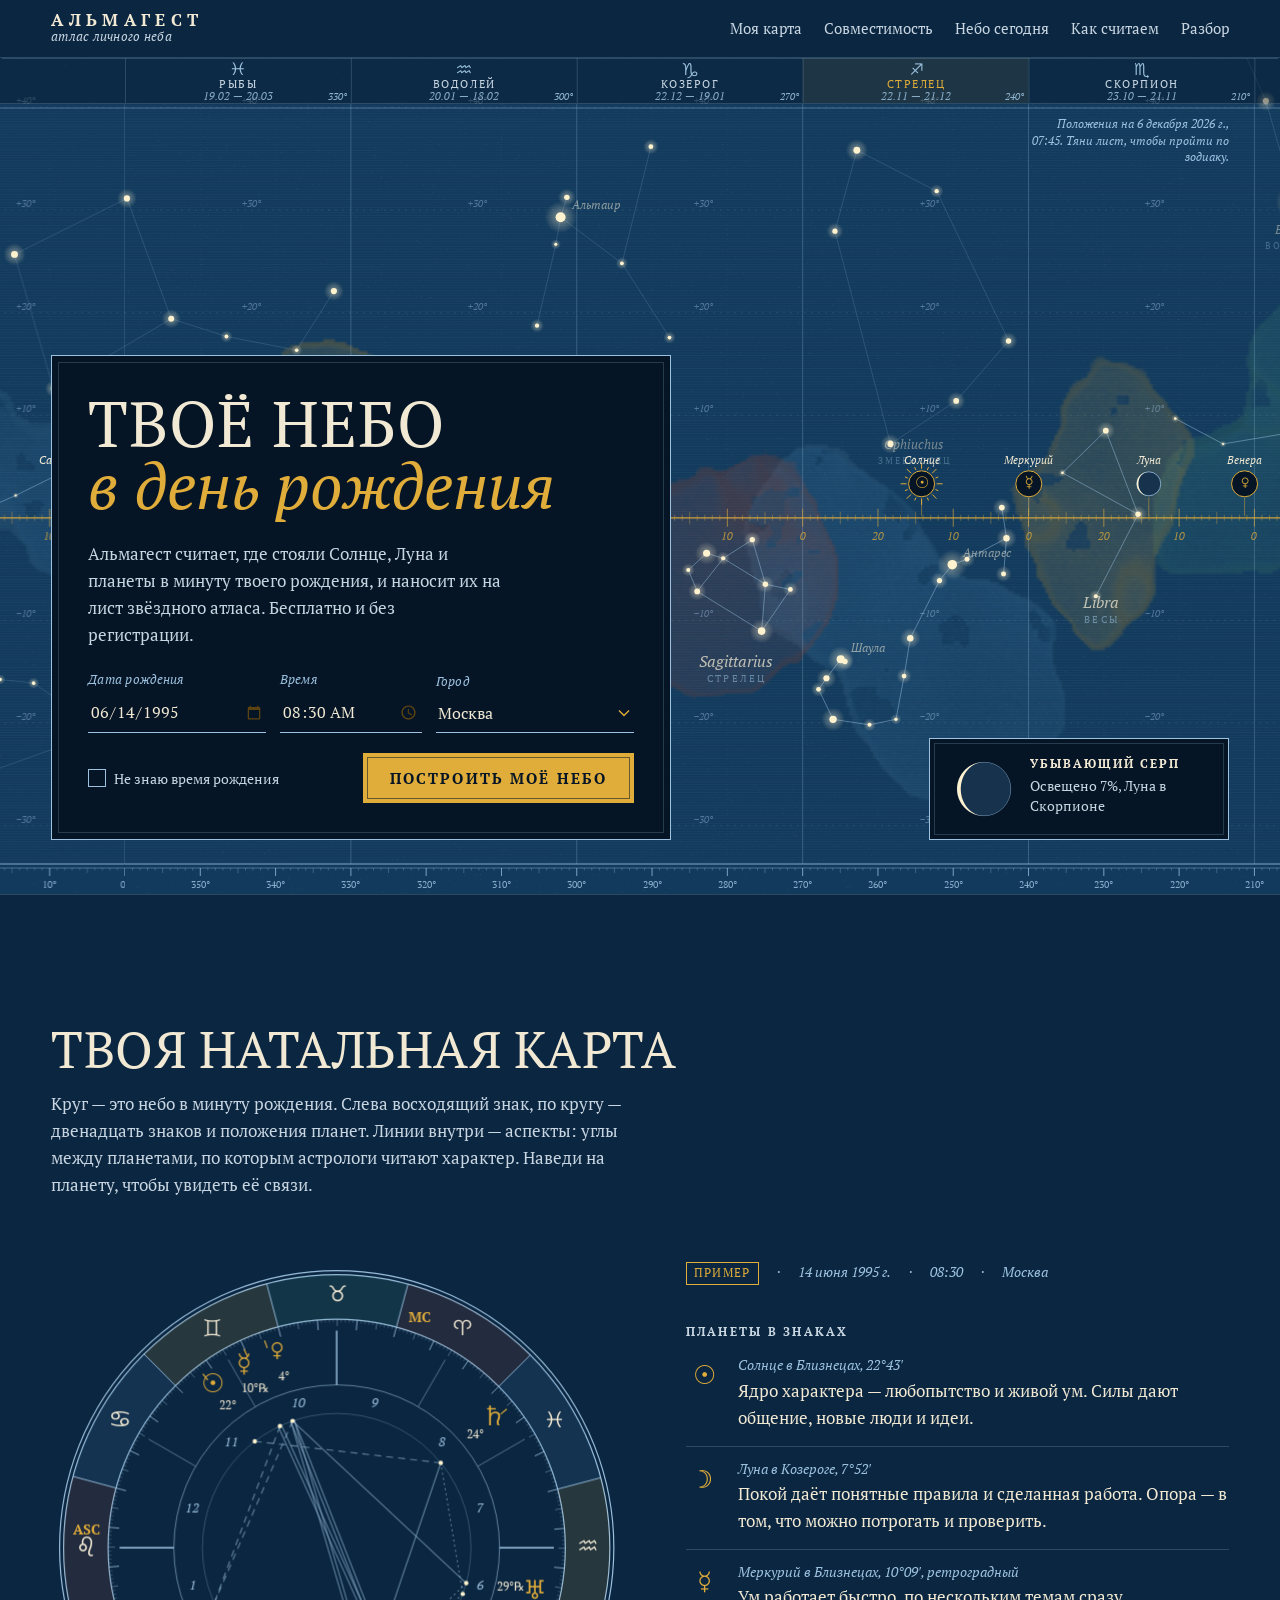
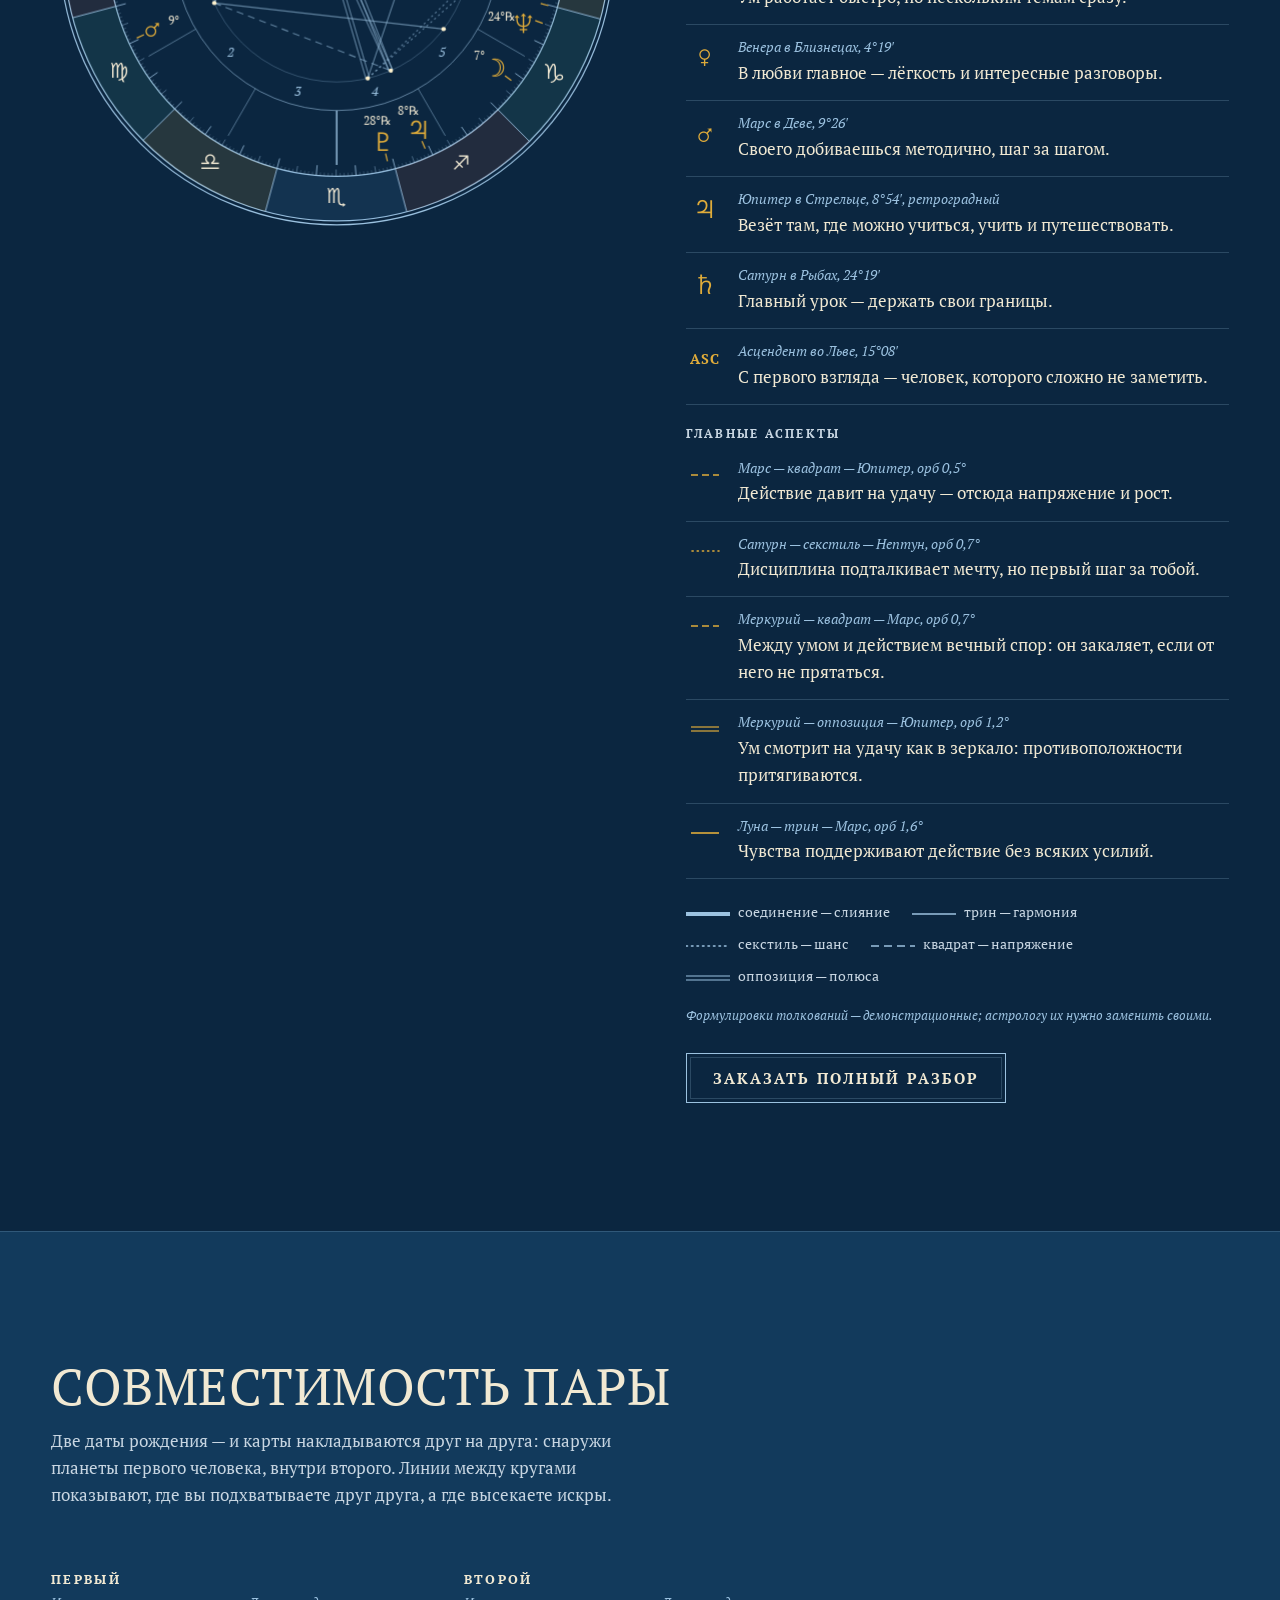
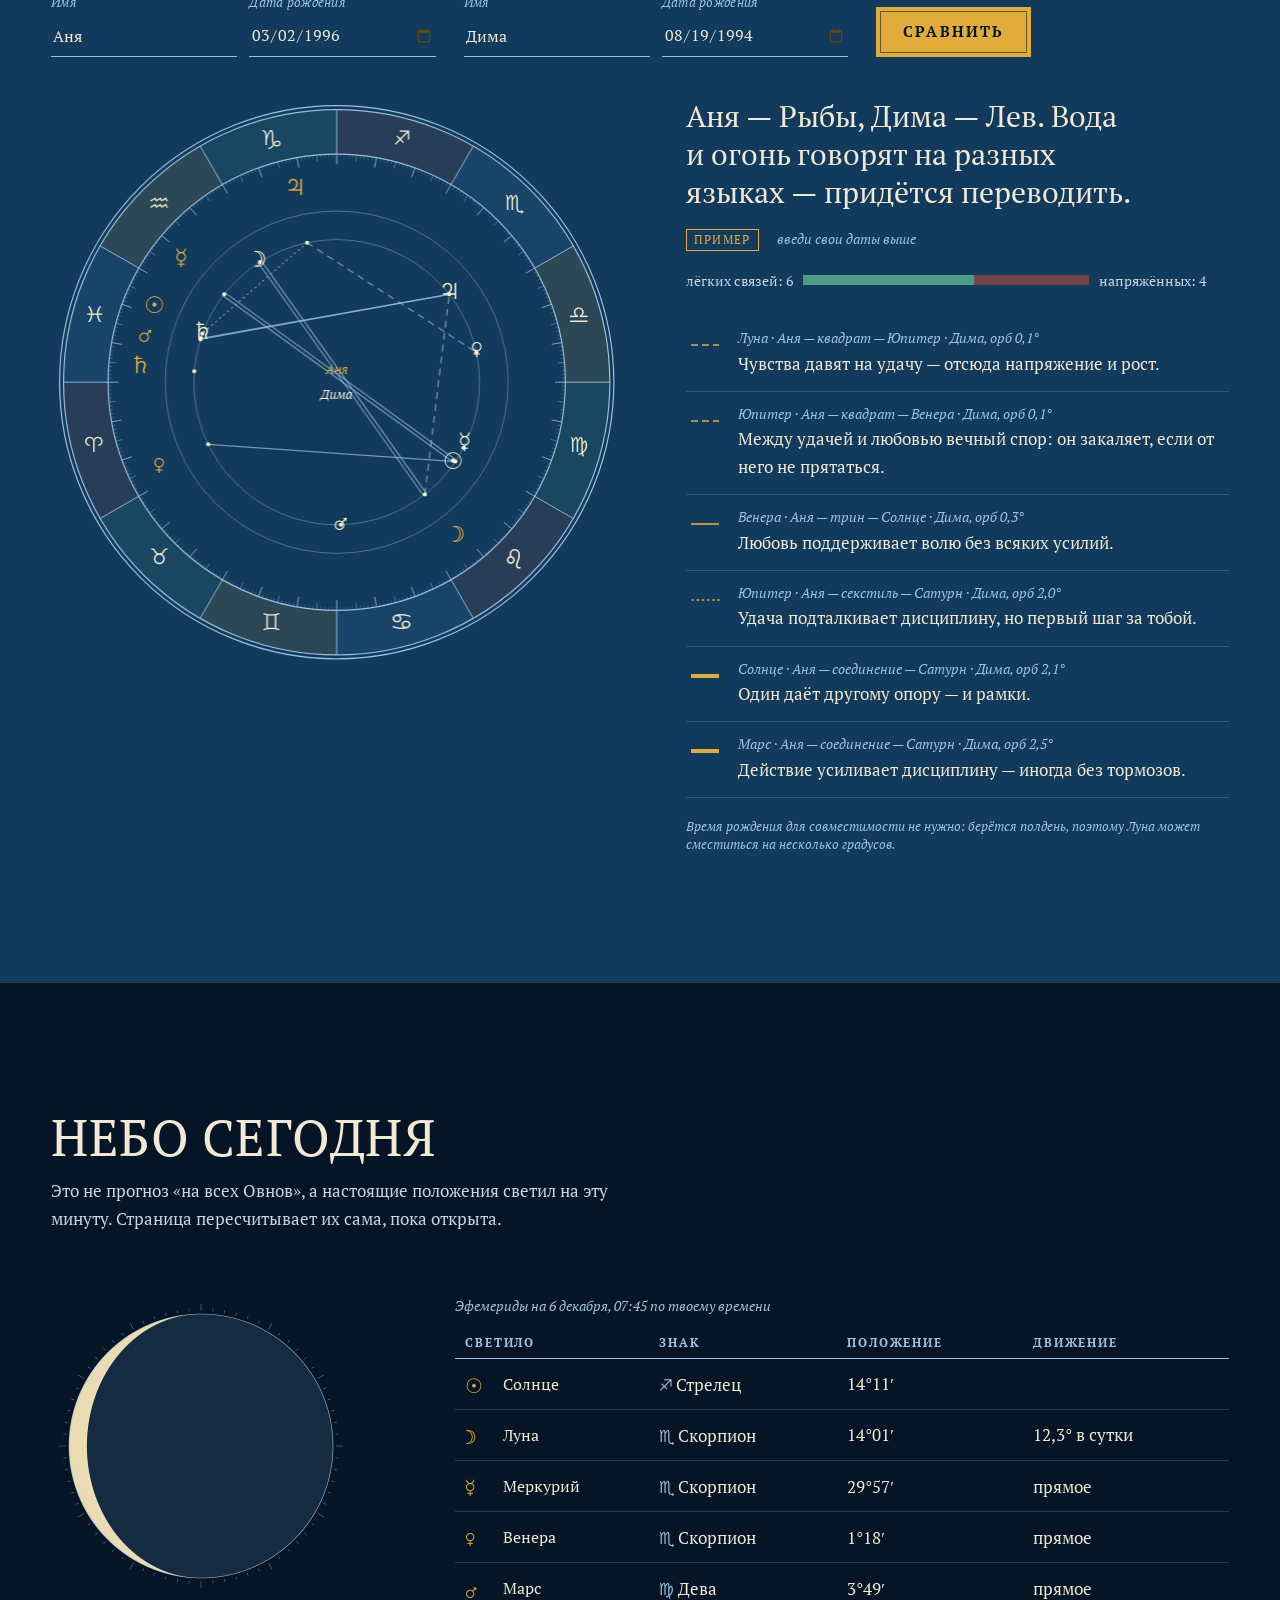
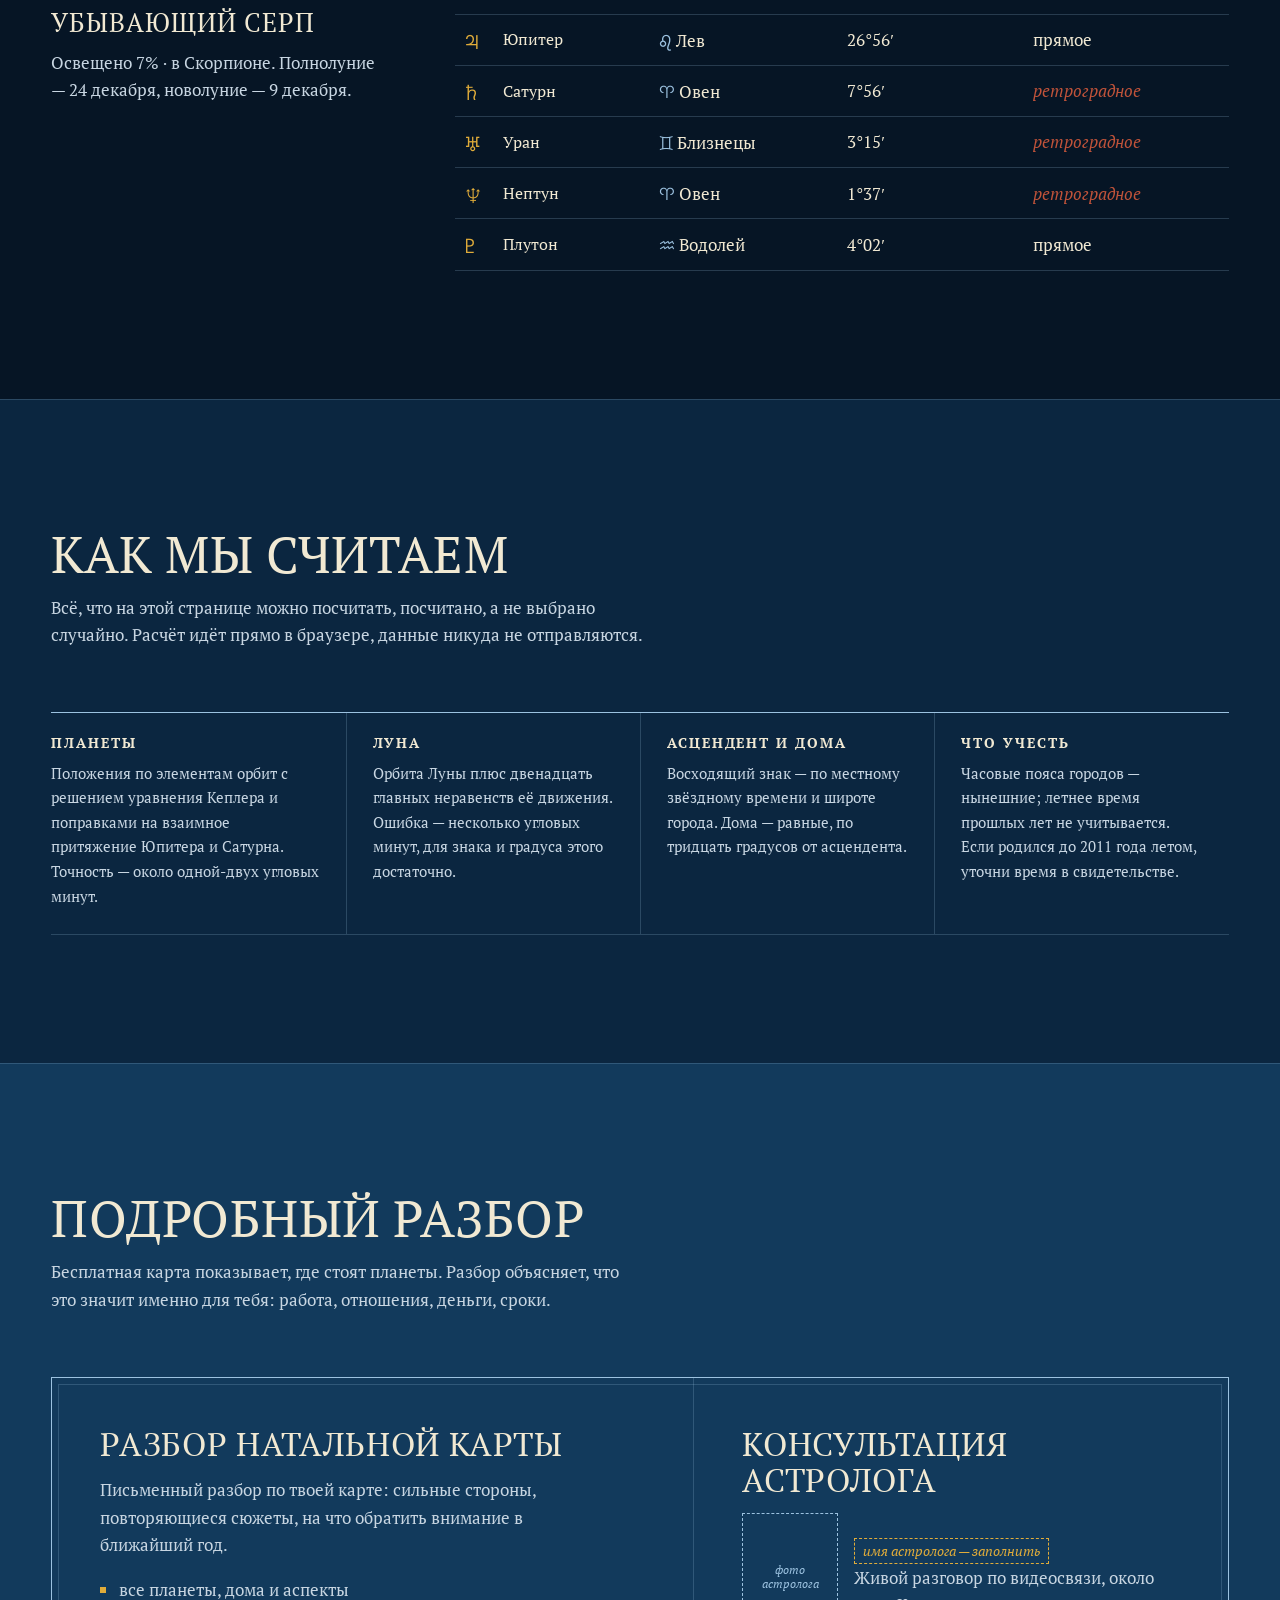
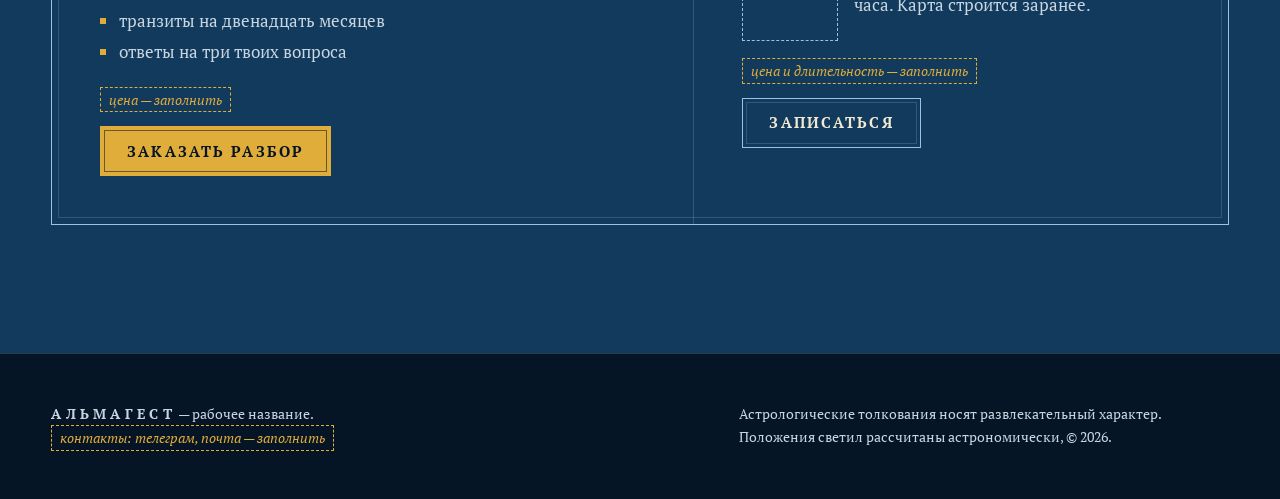
==== src/page.html @ 488db25f "Альмагест: демо-главная астрологического сайта" ====
<!doctype html>
<html lang="ru">
<head>
<meta charset="utf-8">
<meta name="viewport" content="width=device-width, initial-scale=1, viewport-fit=cover">
<title>Альмагест — твоё небо в день рождения</title>
<meta name="description" content="Натальная карта, совместимость пары и небо прямо сейчас — по настоящим астрономическим расчётам, на листе звёздного атласа. Бесплатно и без регистрации.">
<meta property="og:type" content="website">
<meta property="og:title" content="Альмагест — твоё небо в день рождения">
<meta property="og:description" content="Положения Солнца, Луны и планет на минуту твоего рождения — на листе звёздного атласа.">
<meta name="theme-color" content="#0b2640">
<link rel="preconnect" href="https://fonts.googleapis.com">
<link rel="preconnect" href="https://fonts.gstatic.com" crossorigin>
<link rel="stylesheet" href="https://fonts.googleapis.com/css2?family=Old+Standard+TT:ital,wght@0,400;0,700;1,400&family=PT+Serif:ital,wght@0,400;0,700;1,400&display=swap">
<link rel="stylesheet" href="https://fonts.googleapis.com/css2?family=Noto+Sans+Symbols&display=swap&text=%E2%98%89%E2%98%BD%E2%98%BF%E2%99%80%E2%99%82%E2%99%83%E2%99%84%E2%99%85%E2%99%86%E2%99%87%E2%99%88%E2%99%89%E2%99%8A%E2%99%8B%E2%99%8C%E2%99%8D%E2%99%8E%E2%99%8F%E2%99%90%E2%99%91%E2%99%92%E2%99%93%E2%98%8C%E2%9A%B9%E2%96%A1%E2%96%B3%E2%98%8D%E2%84%9E">
<style>
/* Лист атласа: поле берлинской лазури, гравировальные линии, звёзды-проколы светом, акварель только в заливках. */
:root {
  --lazur: #123a5c;
  --lazur-deep: #0b2640;
  --night: #061525;
  --engrave: #9cc2e0;
  --engrave-faint: rgba(156, 194, 224, .22);
  --ivory: #f1e9d3;
  --ivory-dim: #c8d6e2;
  --star: #fff3cf;
  --madder: #c0533a;
  --gamboge: #e0ac3a;
  --verdigris: #4c9c86;
  --f-display: "Old Standard TT", "PT Serif", Georgia, serif;
  --f-body: "PT Serif", Georgia, "Times New Roman", serif;
  --f-sym: "Noto Sans Symbols", "Segoe UI Symbol", "Apple Symbols", serif;
  --gutter: clamp(16px, 4vw, 56px);
  --measure: 66ch;
  color-scheme: dark;
}
* { box-sizing: border-box; }
html { scroll-behavior: smooth; scroll-padding-top: 76px; scrollbar-color: var(--engrave) var(--lazur-deep); }
@media (prefers-reduced-motion: reduce) { html { scroll-behavior: auto; } }
body { margin: 0; background: var(--lazur); color: var(--ivory); font: 400 1.0625rem/1.6 var(--f-body); -webkit-font-smoothing: antialiased; }
::selection { background: var(--gamboge); color: var(--night); }
input, select, button, textarea { font: inherit; color: inherit; caret-color: var(--gamboge); }
a { color: var(--ivory); text-decoration-color: var(--gamboge); text-underline-offset: .22em; text-decoration-thickness: 1px; }
a:hover { text-decoration-thickness: 2px; }
:focus-visible { outline: 2px solid var(--gamboge); outline-offset: 3px; }
.sym { font-family: var(--f-sym); font-variant-emoji: text; font-weight: 400; }
.num { font-variant-numeric: tabular-nums lining-nums; }
.sr { position: absolute; width: 1px; height: 1px; overflow: hidden; clip: rect(0 0 0 0); white-space: nowrap; }

/* ——— шапка ——— */
.top { position: sticky; top: env(safe-area-inset-top, 0px); z-index: 20; display: flex; align-items: center; justify-content: space-between; gap: 18px 28px; flex-wrap: wrap;
  padding: 12px var(--gutter); background: var(--lazur-deep); border-bottom: 1px solid var(--engrave-faint); box-shadow: 0 3px 0 -2px var(--engrave-faint); }
.brand { display: grid; line-height: 1.1; text-decoration: none; }
.brand b { font: 700 1.05rem/1 var(--f-display); letter-spacing: .32em; text-transform: uppercase; }
.brand i { font: italic 400 .8rem/1.3 var(--f-display); color: var(--ivory-dim); letter-spacing: .02em; }
.top nav { display: flex; gap: 4px 22px; flex-wrap: wrap; font-size: .95rem; }
.top nav a { text-decoration: none; color: var(--ivory-dim); padding: 4px 0; border-bottom: 1px solid transparent; }
.top nav a:hover { color: var(--ivory); border-bottom-color: var(--gamboge); }

/* ——— первый экран: лист атласа ——— */
.plate { position: relative; min-height: clamp(620px, calc(100svh - 64px), 900px); overflow: hidden; background: var(--lazur); isolation: isolate; }
.plate canvas.band { position: absolute; inset: 0; width: 100%; height: 100%; display: block; cursor: grab; touch-action: pan-y; }
.plate canvas.band:active { cursor: grabbing; }
.ruler { position: absolute; top: 0; left: 0; right: 0; height: 46px; z-index: 2; overflow: hidden; border-bottom: 1px solid var(--engrave-faint); background: rgba(6, 21, 37, .42); }
.ruler button { position: absolute; top: 0; height: 46px; display: grid; place-content: center; gap: 0; padding: 0 6px; border: 0; border-left: 1px solid var(--engrave-faint); background: transparent; cursor: pointer; text-align: center; white-space: nowrap; }
.ruler button .sg { font: 400 1.05rem/1 var(--f-sym); color: var(--engrave); }
.ruler button .nm { font: 400 .7rem/1.2 var(--f-display); letter-spacing: .14em; text-transform: uppercase; color: var(--ivory-dim); }
.ruler button .dt { font: italic .68rem/1.2 var(--f-display); color: var(--engrave); opacity: .85; }
.ruler button:hover .nm, .ruler button[aria-pressed="true"] .nm { color: var(--gamboge); }
.ruler button[aria-pressed="true"] { background: rgba(224, 172, 58, .08); }
.ruler button .deg { position: absolute; right: 4px; bottom: 3px; font: italic .62rem/1 var(--f-display); color: var(--engrave); opacity: .9; }

.cartouche { position: absolute; z-index: 3; left: var(--gutter); bottom: clamp(28px, 6vh, 64px); width: min(620px, calc(100% - 2 * var(--gutter)));
  padding: clamp(22px, 3vw, 36px); background: var(--night); border: 1px solid var(--engrave); outline: 1px solid var(--engrave-faint); outline-offset: -8px; }
.cartouche h1 { margin: 0 0 .35em; font: 400 clamp(2.3rem, 5vw, 4.6rem)/.98 var(--f-display); letter-spacing: .015em; text-transform: uppercase; text-wrap: balance; }
.cartouche h1 em { display: block; font-style: italic; text-transform: none; letter-spacing: 0; color: var(--gamboge); }
.lede { margin: 0 0 1.4em; max-width: 46ch; color: var(--ivory-dim); }

.birth { display: grid; grid-template-columns: 1.25fr 1fr 1.4fr; gap: 14px 14px; align-items: end; }
.field { display: grid; gap: 4px; min-width: 0; }
.field label, .field .lbl { font: italic .82rem/1.2 var(--f-display); color: var(--engrave); letter-spacing: .02em; }
.field input, .field select { width: 100%; min-width: 0; padding: 7px 2px 6px; background: transparent; border: 0; border-bottom: 1px solid var(--engrave); border-radius: 0; color: var(--ivory); font-size: 1rem; }
.field input:focus, .field select:focus { outline: none; border-bottom: 2px solid var(--gamboge); padding-bottom: 5px; }
.field select option { background: var(--night); color: var(--ivory); }
.field select { appearance: none; padding-right: 22px; background-image: url("data:image/svg+xml,%3Csvg xmlns=%27http://www.w3.org/2000/svg%27 viewBox=%270 0 12 8%27%3E%3Cpath d=%27M1 1.5l5 5 5-5%27 fill=%27none%27 stroke=%27%23e0ac3a%27 stroke-width=%271.4%27/%3E%3C/svg%3E"); background-repeat: no-repeat; background-position: right 4px center; background-size: 12px 8px; cursor: pointer; }
.field input::-webkit-calendar-picker-indicator { filter: invert(72%) sepia(52%) saturate(620%) hue-rotate(2deg) brightness(95%); cursor: pointer; opacity: .9; }
.row2 { display: flex; align-items: center; justify-content: space-between; gap: 14px 22px; flex-wrap: wrap; grid-column: 1 / -1; margin-top: 6px; }
.check { display: inline-flex; align-items: center; gap: 8px; font-size: .9rem; color: var(--ivory-dim); cursor: pointer; }
.check input { appearance: none; width: 18px; height: 18px; margin: 0; border: 1px solid var(--engrave); background: transparent; display: grid; place-content: center; cursor: pointer; }
.check input::after { content: ""; width: 10px; height: 10px; background: var(--gamboge); transform: scale(0); transition: transform .15s ease; }
.check input:checked { border-color: var(--gamboge); }
.check input:checked::after { transform: scale(1); }
.coords { display: none; grid-column: 1 / -1; grid-template-columns: repeat(3, 1fr); gap: 14px; }
.coords.on { display: grid; }

.btn { position: relative; display: inline-flex; align-items: center; justify-content: center; gap: 10px; min-height: 50px; padding: 12px 26px; border: 1px solid var(--gamboge);
  background: var(--gamboge); color: var(--night); font: 700 .95rem/1 var(--f-display); letter-spacing: .14em; text-transform: uppercase; cursor: pointer; text-decoration: none;
  outline: 1px solid rgba(6, 21, 37, .55); outline-offset: -5px; transition: background-color .2s ease, transform .2s cubic-bezier(.2, .8, .2, 1); }
.btn:hover { background: #ecbd52; transform: translateY(-1px); }
.btn:active { transform: translateY(0); }
.btn.ghost { background: transparent; color: var(--ivory); border-color: var(--engrave); outline-color: var(--engrave-faint); }
.btn.ghost:hover { background: rgba(156, 194, 224, .08); }
.btn[disabled] { opacity: .55; cursor: progress; }

.moon-card { position: absolute; z-index: 3; right: var(--gutter); bottom: clamp(28px, 6vh, 64px); display: grid; grid-template-columns: auto 1fr; gap: 4px 14px; align-items: center;
  padding: 18px 22px; background: var(--night); border: 1px solid var(--engrave); outline: 1px solid var(--engrave-faint); outline-offset: -6px; max-width: 300px; }
.moon-card canvas { grid-row: span 3; width: 64px; height: 64px; }
.moon-card b { font: 700 .78rem/1.2 var(--f-display); letter-spacing: .16em; text-transform: uppercase; }
.moon-card span { font-size: .9rem; color: var(--ivory-dim); line-height: 1.35; }
.plate-note { position: absolute; z-index: 2; right: var(--gutter); top: 58px; margin: 0; font: italic .78rem/1.3 var(--f-display); color: var(--engrave); text-align: right; max-width: 34ch; pointer-events: none; }
.tip { position: absolute; z-index: 4; pointer-events: none; padding: 6px 10px; background: var(--night); border: 1px solid var(--engrave); font: .82rem/1.35 var(--f-body); color: var(--ivory); white-space: nowrap; transform: translate(-50%, calc(-100% - 14px)); opacity: 0; transition: opacity .15s; }
.tip.on { opacity: 1; }
.tip i { color: var(--engrave); font-family: var(--f-display); }

/* ——— разделы ——— */
section.sheet { padding-block: clamp(72px, 10vw, 140px); padding-inline: var(--gutter); border-top: 1px solid var(--engrave-faint); position: relative; }
section.sheet.deep { background: var(--lazur-deep); }
section.sheet.night { background: var(--night); }
.sheet-head { display: grid; gap: 14px; max-width: 980px; margin-bottom: clamp(36px, 5vw, 64px); }
.sheet-head h2 { margin: 0; font: 400 clamp(2rem, 4vw, 3.4rem)/1.02 var(--f-display); letter-spacing: .01em; text-transform: uppercase; text-wrap: balance; }
.sheet-head p { margin: 0; max-width: var(--measure); color: var(--ivory-dim); }

.chart-grid { display: grid; grid-template-columns: minmax(0, 1.05fr) minmax(0, 1fr); gap: clamp(28px, 5vw, 80px); align-items: start; }
.wheel-wrap { position: relative; width: 100%; max-width: 680px; aspect-ratio: 1; justify-self: center; }
.wheel-wrap canvas { position: absolute; inset: 0; width: 100%; height: 100%; }
.chart-meta { display: flex; flex-wrap: wrap; gap: 6px 18px; margin: 0 0 18px; font: italic .9rem/1.4 var(--f-display); color: var(--engrave); }
.chart-meta .sample { color: var(--gamboge); font-style: normal; letter-spacing: .12em; text-transform: uppercase; font-size: .72rem; border: 1px solid var(--gamboge); padding: 2px 7px; align-self: center; }
.reading { list-style: none; margin: 0; padding: 0; display: grid; gap: 0; }
.reading li { display: grid; grid-template-columns: 2.4rem 1fr; gap: 2px 14px; padding: 14px 0; border-bottom: 1px solid var(--engrave-faint); transition: background-color .2s; }
.reading li.hl { background: rgba(224, 172, 58, .07); }
.reading .g { grid-row: span 2; font: 1.6rem/1.1 var(--f-sym); color: var(--gamboge); text-align: center; padding-top: 2px; }
.reading .cause { font: italic .85rem/1.3 var(--f-display); color: var(--engrave); }
.reading .text { margin: 0; max-width: 58ch; }
.reading h3 { grid-column: 1 / -1; margin: 22px 0 4px; font: 700 .78rem/1.2 var(--f-display); letter-spacing: .18em; text-transform: uppercase; color: var(--ivory-dim); }
.legend { display: flex; flex-wrap: wrap; gap: 10px 22px; margin: 22px 0 0; padding: 0; list-style: none; font-size: .86rem; color: var(--ivory-dim); }
.legend svg { width: 44px; height: 10px; vertical-align: middle; margin-right: 8px; }
.demo-note { margin: 20px 0 0; font: italic .8rem/1.4 var(--f-display); color: var(--engrave); }
.after-chart { display: flex; flex-wrap: wrap; gap: 14px; margin-top: 28px; align-items: center; }

.pair-form { display: grid; grid-template-columns: repeat(2, minmax(0, 1fr)) auto; gap: 18px 28px; align-items: end; max-width: 980px; margin-bottom: 40px; }
.pair-form fieldset { border: 0; margin: 0; padding: 0; display: grid; grid-template-columns: 1fr 1fr; gap: 12px; min-width: 0; }
.pair-form legend { padding: 0; margin-bottom: 8px; font: 700 .8rem/1.2 var(--f-display); letter-spacing: .18em; text-transform: uppercase; }
.verdict { margin: 0 0 18px; font: 400 clamp(1.3rem, 2.4vw, 1.9rem)/1.25 var(--f-display); text-wrap: balance; max-width: 30ch; }
.balance { display: grid; grid-template-columns: auto 1fr auto; gap: 10px; align-items: center; margin: 0 0 24px; font-size: .9rem; color: var(--ivory-dim); max-width: 520px; }
.balance .bar { position: relative; height: 10px; background: rgba(192, 83, 58, .55); }
.balance .bar span { position: absolute; inset: 0 auto 0 0; background: var(--verdigris); transition: width .6s cubic-bezier(.2, .8, .2, 1); }

.now-grid { display: grid; grid-template-columns: minmax(0, 340px) minmax(0, 1fr); gap: clamp(28px, 5vw, 80px); align-items: start; }
.moon-big { display: grid; gap: 12px; justify-items: start; }
.moon-big canvas { width: min(300px, 70vw); height: auto; aspect-ratio: 1; }
.moon-big .ph { font: 400 1.6rem/1.15 var(--f-display); text-transform: uppercase; letter-spacing: .04em; }
.moon-big .ph-sub { color: var(--ivory-dim); margin: 0; }
table.eph { width: 100%; border-collapse: collapse; font-variant-numeric: tabular-nums lining-nums; }
table.eph caption { text-align: left; font: italic .9rem/1.4 var(--f-display); color: var(--engrave); padding-bottom: 12px; }
table.eph th { font: 700 .72rem/1.2 var(--f-display); letter-spacing: .16em; text-transform: uppercase; color: var(--engrave); text-align: left; padding: 8px 10px; border-bottom: 1px solid var(--engrave); }
table.eph td, table.eph tbody th { padding: 11px 10px; border-bottom: 1px solid var(--engrave-faint); }
table.eph tbody th { font: 400 1rem/1.4 var(--f-body); letter-spacing: 0; text-transform: none; color: var(--ivory); text-align: left; }
table.eph td.g { font: 1.25rem/1 var(--f-sym); color: var(--gamboge); width: 2.2rem; }
table.eph td.r { color: var(--madder); font-style: italic; font-family: var(--f-display); }
.eph-wrap { overflow-x: auto; }
.notice { margin-top: 22px; padding: 14px 18px; border: 1px solid var(--madder); color: var(--ivory); max-width: 640px; }
.notice b { font-family: var(--f-display); letter-spacing: .1em; text-transform: uppercase; font-size: .8rem; color: var(--madder); display: block; margin-bottom: 4px; }

.method { display: grid; grid-template-columns: repeat(auto-fit, minmax(min(100%, 280px), 1fr)); gap: 0; border-top: 1px solid var(--engrave); }
.method div { padding: 22px 26px 26px 0; border-bottom: 1px solid var(--engrave-faint); }
.method div + div { padding-left: 26px; border-left: 1px solid var(--engrave-faint); }
.method h3 { margin: 0 0 8px; font: 700 .85rem/1.3 var(--f-display); letter-spacing: .14em; text-transform: uppercase; }
.method p { margin: 0; color: var(--ivory-dim); font-size: .96rem; max-width: 46ch; }

.offers { display: grid; grid-template-columns: minmax(0, 1.2fr) minmax(0, 1fr); gap: 0; border: 1px solid var(--engrave); outline: 1px solid var(--engrave-faint); outline-offset: -8px; max-width: 1180px; }
.offer { padding: clamp(26px, 4vw, 48px); display: grid; gap: 14px; align-content: start; }
.offer + .offer { border-left: 1px solid var(--engrave-faint); }
.offer h3 { margin: 0; font: 400 clamp(1.5rem, 2.6vw, 2.2rem)/1.1 var(--f-display); text-transform: uppercase; letter-spacing: .02em; }
.offer p { margin: 0; color: var(--ivory-dim); max-width: 52ch; }
.offer ul { margin: 0; padding-left: 1.1em; color: var(--ivory-dim); list-style: square; }
.offer li { margin: 4px 0; }
.offer li::marker { color: var(--gamboge); }
.fill { display: inline-block; padding: 1px 8px; border: 1px dashed var(--gamboge); color: var(--gamboge); font: italic .9rem/1.5 var(--f-display); }
.price { font: 400 1.4rem/1.2 var(--f-display); }
.astrologer { display: grid; grid-template-columns: 96px 1fr; gap: 16px; align-items: center; }
.portrait { width: 96px; aspect-ratio: 3 / 4; border: 1px dashed var(--engrave); display: grid; place-items: center; font: italic .72rem/1.2 var(--f-display); color: var(--engrave); text-align: center; padding: 6px; }

footer { padding: 48px var(--gutter) calc(48px + env(safe-area-inset-bottom, 0px)); background: var(--night); border-top: 1px solid var(--engrave-faint); display: grid; grid-template-columns: 1fr auto; gap: 18px 40px; color: var(--ivory-dim); font-size: .9rem; }
footer p { margin: 0; max-width: 70ch; }

.chart-grid > *, .now-grid > * { min-width: 0; }
@media (max-width: 960px) {
  .chart-grid, .now-grid { grid-template-columns: minmax(0, 1fr); }
  .offers { grid-template-columns: 1fr; }
  .offer + .offer { border-left: 0; border-top: 1px solid var(--engrave-faint); }
  .pair-form { grid-template-columns: 1fr; }
}
@media (max-width: 760px) {
  .plate { min-height: 0; display: grid; grid-template-rows: auto auto; }
  .plate .band-box { position: relative; height: 236px; }
  .plate canvas.band { position: absolute; }
  .cartouche { position: relative; left: auto; bottom: auto; width: auto; margin: 10px 12px 0; padding: 18px 18px 20px; }
  .cartouche h1 { font-size: clamp(1.9rem, 8.6vw, 2.5rem); margin-bottom: .3em; }
  .lede { font-size: .95rem; line-height: 1.5; margin-bottom: 1em; }
  .birth { gap: 10px 12px; }
  .row2 { margin-top: 2px; }
  .row2 .btn { width: 100%; }
  .moon-card { position: relative; right: auto; bottom: auto; margin: 16px; max-width: none; }
  .plate-note { display: none; }
  .ruler button .deg { display: none; }
  .birth { grid-template-columns: 1fr 1fr; }
  .birth .city { grid-column: 1 / -1; }
  .coords { grid-template-columns: 1fr 1fr; }
  .method div + div { padding-left: 0; border-left: 0; }
  footer { grid-template-columns: 1fr; }
  .top { position: relative; padding-block: 10px 0; }
  .top nav { width: 100%; flex-wrap: nowrap; overflow-x: auto; gap: 18px; font-size: .9rem; padding-bottom: 8px; scrollbar-width: none; }
  .top nav a { white-space: nowrap; }
  html { scroll-padding-top: 12px; }
}
@media (min-width: 761px) { .plate .band-box { position: absolute; inset: 0; } }
</style>
</head>
<body>
<header class="top">
  <a class="brand" href="#top" aria-label="Альмагест, на главную"><b>Альмагест</b><i>атлас личного неба</i></a>
  <nav aria-label="Разделы">
    <a href="#chart">Моя карта</a><a href="#pair">Совместимость</a><a href="#now">Небо сегодня</a><a href="#method">Как считаем</a><a href="#offer">Разбор</a>
  </nav>
</header>

<main id="top">
  <section class="plate" aria-labelledby="h1">
    <div class="band-box">
      <canvas class="band" id="band" role="img" aria-label="Зодиакальная полоса звёздного атласа с текущими положениями Солнца, Луны и планет"></canvas>
      <div class="ruler" id="ruler" role="toolbar" aria-label="Знаки зодиака: прокрутить атлас к знаку"></div>
      <p class="plate-note" id="plateNote"></p>
      <div class="tip" id="tip" role="status" aria-live="polite"></div>
    </div>
    <div class="cartouche">
      <h1 id="h1">Твоё небо <em>в день рождения</em></h1>
      <p class="lede">Альмагест считает, где стояли Солнце, Луна и планеты в минуту твоего рождения, и наносит их на лист звёздного атласа. Бесплатно и без регистрации.</p>
      <form class="birth" id="birthForm" novalidate>
        <div class="field"><label for="bDate">Дата рождения</label><input id="bDate" type="date" required min="1900-01-01" max="2099-12-31" value="1995-06-14"></div>
        <div class="field"><label for="bTime">Время</label><input id="bTime" type="time" value="08:30"></div>
        <div class="field city"><label for="bCity">Город</label><select id="bCity"></select></div>
        <div class="coords" id="bCoords">
          <div class="field"><label for="bLat">Широта, °</label><input id="bLat" type="number" step="0.01" min="-89" max="89" value="55.76" inputmode="decimal"></div>
          <div class="field"><label for="bLon">Долгота, ° (восток +)</label><input id="bLon" type="number" step="0.01" min="-180" max="180" value="37.62" inputmode="decimal"></div>
          <div class="field"><label for="bTz">Часовой пояс, ч от UTC</label><input id="bTz" type="number" step="0.5" min="-12" max="14" value="3" inputmode="decimal"></div>
        </div>
        <div class="row2">
          <label class="check"><input id="bNoTime" type="checkbox"> Не знаю время рождения</label>
          <button class="btn" type="submit" id="bGo">Построить моё небо</button>
        </div>
      </form>
    </div>
    <div class="moon-card" aria-live="polite">
      <canvas id="moonSmall" width="128" height="128" aria-hidden="true"></canvas>
      <b id="moonSmallTitle">Луна</b>
      <span id="moonSmallText"></span>
    </div>
  </section>

  <section class="sheet deep" id="chart" aria-labelledby="chartH">
    <div class="sheet-head">
      <h2 id="chartH">Твоя натальная карта</h2>
      <p>Круг — это небо в минуту рождения. Слева восходящий знак, по кругу — двенадцать знаков и положения планет. Линии внутри — аспекты: углы между планетами, по которым астрологи читают характер. Наведи на планету, чтобы увидеть её связи.</p>
    </div>
    <div class="chart-grid">
      <div class="wheel-wrap"><canvas id="wheel" role="img" aria-label="Натальная карта"></canvas></div>
      <div>
        <p class="chart-meta" id="chartMeta"></p>
        <ul class="reading" id="reading"></ul>
        <ul class="legend" aria-label="Как читать линии аспектов">
          <li><svg viewBox="0 0 44 10" aria-hidden="true"><line x1="0" y1="5" x2="44" y2="5" stroke="#9cc2e0" stroke-width="4"/></svg>соединение — слияние</li>
          <li><svg viewBox="0 0 44 10" aria-hidden="true"><line x1="0" y1="5" x2="44" y2="5" stroke="#9cc2e0" stroke-width="1.6"/></svg>трин — гармония</li>
          <li><svg viewBox="0 0 44 10" aria-hidden="true"><line x1="0" y1="5" x2="44" y2="5" stroke="#9cc2e0" stroke-width="1.6" stroke-dasharray="1.5 4" stroke-linecap="round"/></svg>секстиль — шанс</li>
          <li><svg viewBox="0 0 44 10" aria-hidden="true"><line x1="0" y1="5" x2="44" y2="5" stroke="#9cc2e0" stroke-width="1.6" stroke-dasharray="8 5"/></svg>квадрат — напряжение</li>
          <li><svg viewBox="0 0 44 10" aria-hidden="true"><line x1="0" y1="3" x2="44" y2="3" stroke="#9cc2e0" stroke-width="1.2"/><line x1="0" y1="7" x2="44" y2="7" stroke="#9cc2e0" stroke-width="1.2"/></svg>оппозиция — полюса</li>
        </ul>
        <p class="demo-note">Формулировки толкований — демонстрационные; астрологу их нужно заменить своими.</p>
        <div class="after-chart"><a class="btn ghost" href="#offer">Заказать полный разбор</a></div>
      </div>
    </div>
  </section>

  <section class="sheet" id="pair" aria-labelledby="pairH">
    <div class="sheet-head">
      <h2 id="pairH">Совместимость пары</h2>
      <p>Две даты рождения — и карты накладываются друг на друга: снаружи планеты первого человека, внутри второго. Линии между кругами показывают, где вы подхватываете друг друга, а где высекаете искры.</p>
    </div>
    <form class="pair-form" id="pairForm" novalidate>
      <fieldset><legend>Первый</legend>
        <div class="field"><label for="aName">Имя</label><input id="aName" type="text" value="Аня" maxlength="24" autocomplete="off"></div>
        <div class="field"><label for="aDate">Дата рождения</label><input id="aDate" type="date" value="1996-03-02" min="1900-01-01" max="2099-12-31"></div>
      </fieldset>
      <fieldset><legend>Второй</legend>
        <div class="field"><label for="cName">Имя</label><input id="cName" type="text" value="Дима" maxlength="24" autocomplete="off"></div>
        <div class="field"><label for="cDate">Дата рождения</label><input id="cDate" type="date" value="1994-08-19" min="1900-01-01" max="2099-12-31"></div>
      </fieldset>
      <button class="btn" type="submit">Сравнить</button>
    </form>
    <div class="chart-grid">
      <div class="wheel-wrap"><canvas id="synastry" role="img" aria-label="Наложение двух карт"></canvas></div>
      <div>
        <p class="verdict" id="verdict"></p>
        <p class="chart-meta" id="pairSample"><span class="sample">Пример</span><span>введи свои даты выше</span></p>
        <div class="balance" aria-label="Соотношение лёгких и напряжённых связей"><span id="balEasy"></span><div class="bar"><span id="balBar"></span></div><span id="balHard"></span></div>
        <ul class="reading" id="pairReading"></ul>
        <p class="demo-note">Время рождения для совместимости не нужно: берётся полдень, поэтому Луна может сместиться на несколько градусов.</p>
      </div>
    </div>
  </section>

  <section class="sheet night" id="now" aria-labelledby="nowH">
    <div class="sheet-head">
      <h2 id="nowH">Небо сегодня</h2>
      <p>Это не прогноз «на всех Овнов», а настоящие положения светил на эту минуту. Страница пересчитывает их сама, пока открыта.</p>
    </div>
    <div class="now-grid">
      <div class="moon-big">
        <canvas id="moonBig" width="600" height="600" aria-hidden="true"></canvas>
        <div class="ph" id="moonPhaseName"></div>
        <p class="ph-sub" id="moonPhaseSub"></p>
      </div>
      <div>
        <div class="eph-wrap">
          <table class="eph"><caption id="ephCaption"></caption>
            <thead><tr><th scope="col" colspan="2">Светило</th><th scope="col">Знак</th><th scope="col">Положение</th><th scope="col">Движение</th></tr></thead>
            <tbody id="ephBody"></tbody>
          </table>
        </div>
        <div id="notices"></div>
      </div>
    </div>
  </section>

  <section class="sheet deep" id="method" aria-labelledby="methodH">
    <div class="sheet-head">
      <h2 id="methodH">Как мы считаем</h2>
      <p>Всё, что на этой странице можно посчитать, посчитано, а не выбрано случайно. Расчёт идёт прямо в браузере, данные никуда не отправляются.</p>
    </div>
    <div class="method">
      <div><h3>Планеты</h3><p>Положения по элементам орбит с решением уравнения Кеплера и поправками на взаимное притяжение Юпитера и Сатурна. Точность — около одной-двух угловых минут.</p></div>
      <div><h3>Луна</h3><p>Орбита Луны плюс двенадцать главных неравенств её движения. Ошибка — несколько угловых минут, для знака и градуса этого достаточно.</p></div>
      <div><h3>Асцендент и дома</h3><p>Восходящий знак — по местному звёздному времени и широте города. Дома — равные, по тридцать градусов от асцендента.</p></div>
      <div><h3>Что учесть</h3><p>Часовые пояса городов — нынешние; летнее время прошлых лет не учитывается. Если родился до 2011 года летом, уточни время в свидетельстве.</p></div>
    </div>
  </section>

  <section class="sheet" id="offer" aria-labelledby="offerH">
    <div class="sheet-head">
      <h2 id="offerH">Подробный разбор</h2>
      <p>Бесплатная карта показывает, где стоят планеты. Разбор объясняет, что это значит именно для тебя: работа, отношения, деньги, сроки.</p>
    </div>
    <div class="offers">
      <div class="offer">
        <h3>Разбор натальной карты</h3>
        <p>Письменный разбор по твоей карте: сильные стороны, повторяющиеся сюжеты, на что обратить внимание в ближайший год.</p>
        <ul><li>все планеты, дома и аспекты</li><li>транзиты на двенадцать месяцев</li><li>ответы на три твоих вопроса</li></ul>
        <p class="price"><span class="fill">цена — заполнить</span></p>
        <div><a class="btn" href="#contacts">Заказать разбор</a></div>
      </div>
      <div class="offer">
        <h3>Консультация астролога</h3>
        <div class="astrologer"><div class="portrait">фото астролога</div><div><p><span class="fill">имя астролога — заполнить</span></p><p>Живой разговор по видеосвязи, около часа. Карта строится заранее.</p></div></div>
        <p class="price"><span class="fill">цена и длительность — заполнить</span></p>
        <div><a class="btn ghost" href="#contacts">Записаться</a></div>
      </div>
    </div>
  </section>
</main>

<footer id="contacts">
  <div>
    <p><b style="font-family:var(--f-display);letter-spacing:.3em;text-transform:uppercase">Альмагест</b> — рабочее название.</p>
    <p><span class="fill">контакты: телеграм, почта — заполнить</span></p>
  </div>
  <p>Астрологические толкования носят развлекательный характер. Положения светил рассчитаны астрономически, © 2026.</p>
</footer>

<!--SCRIPTS-->
<script src="../astro.js"></script>
<script src="../stars.js"></script>
<script src="app.js"></script>
<!--/SCRIPTS-->
</body>
</html>
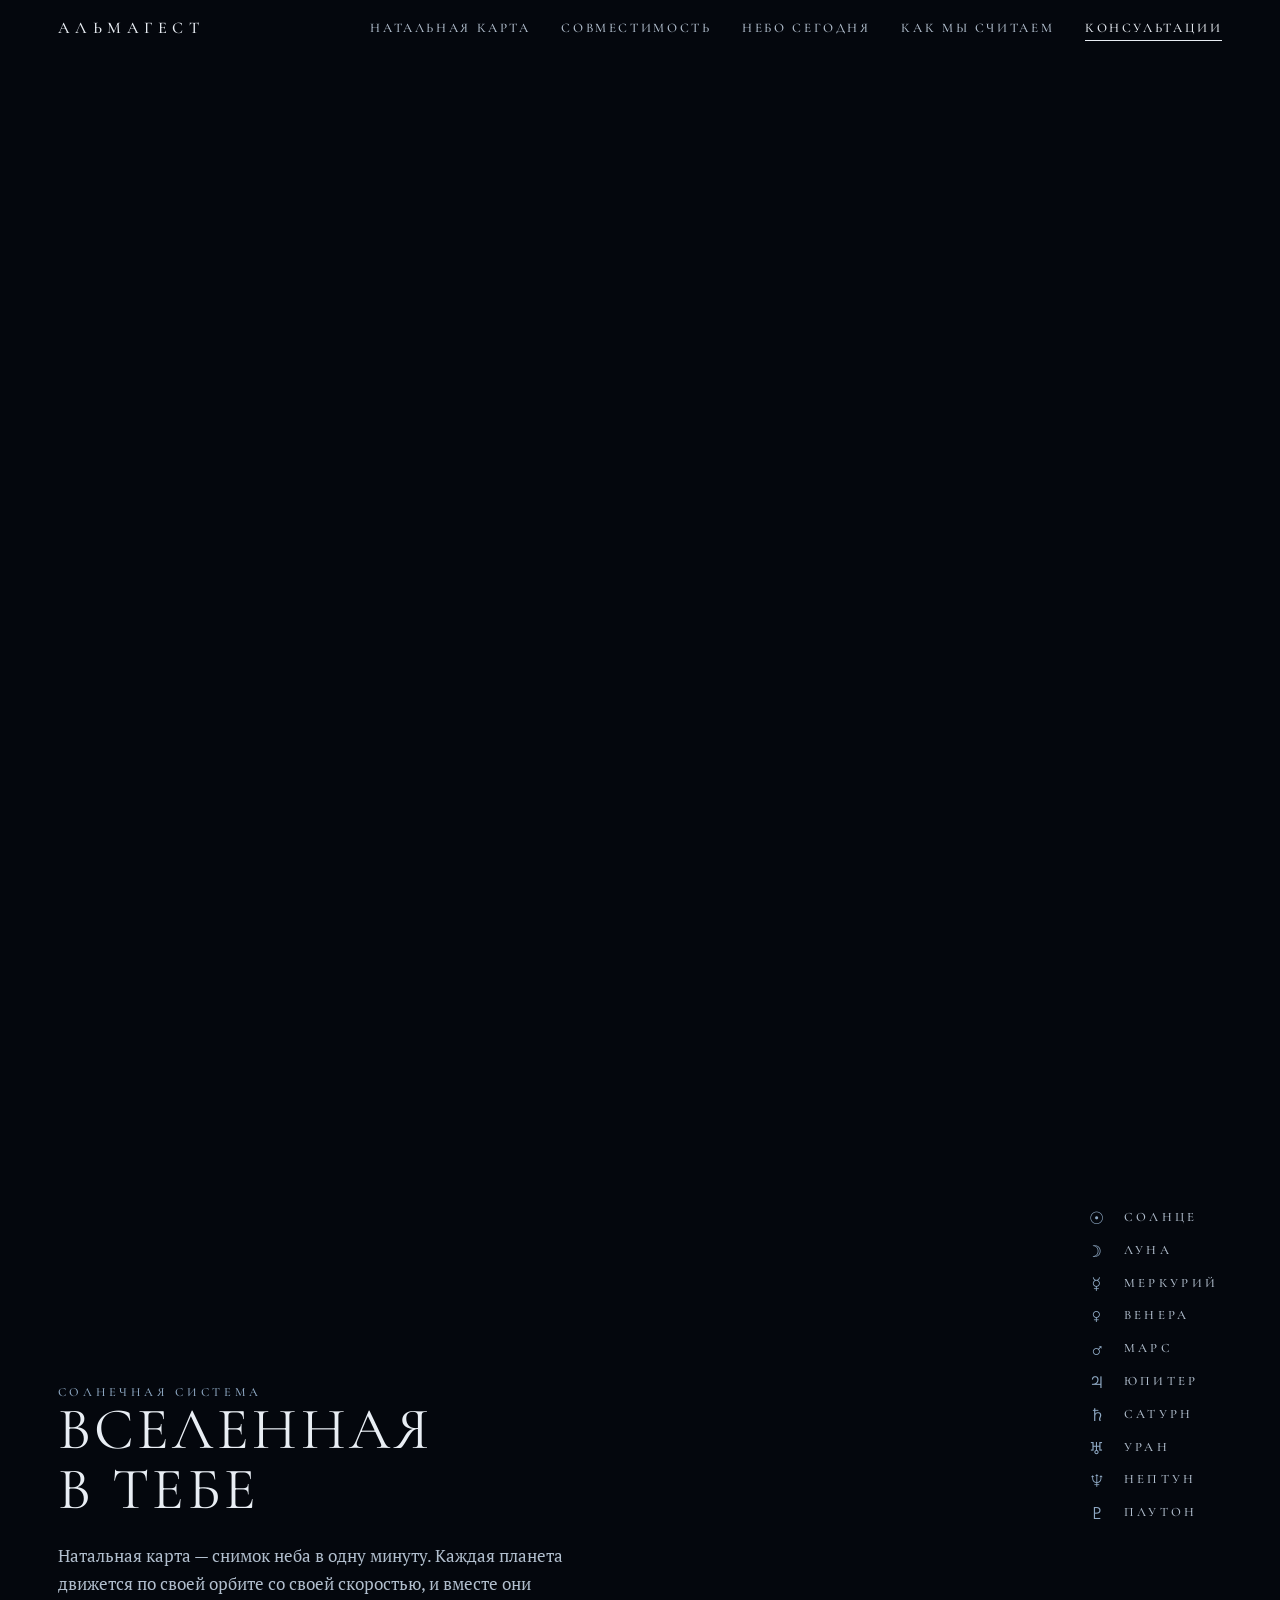
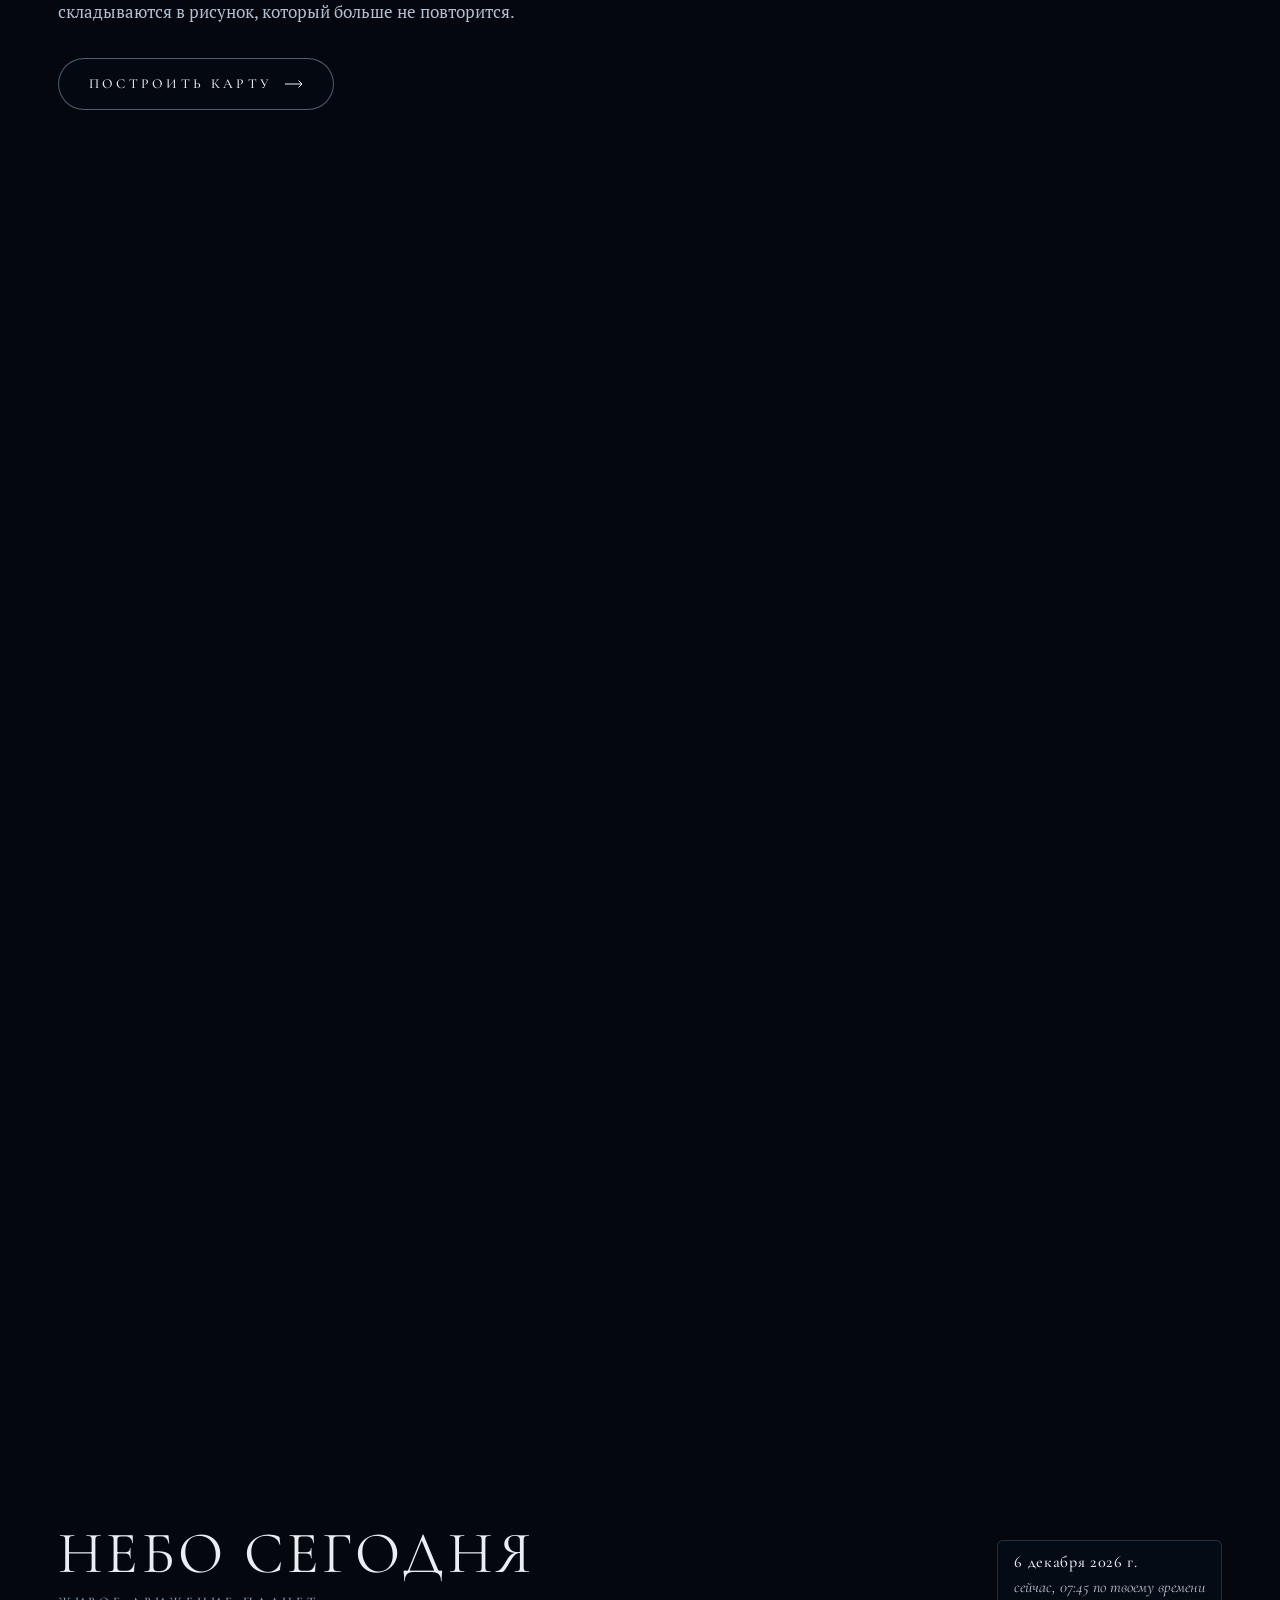
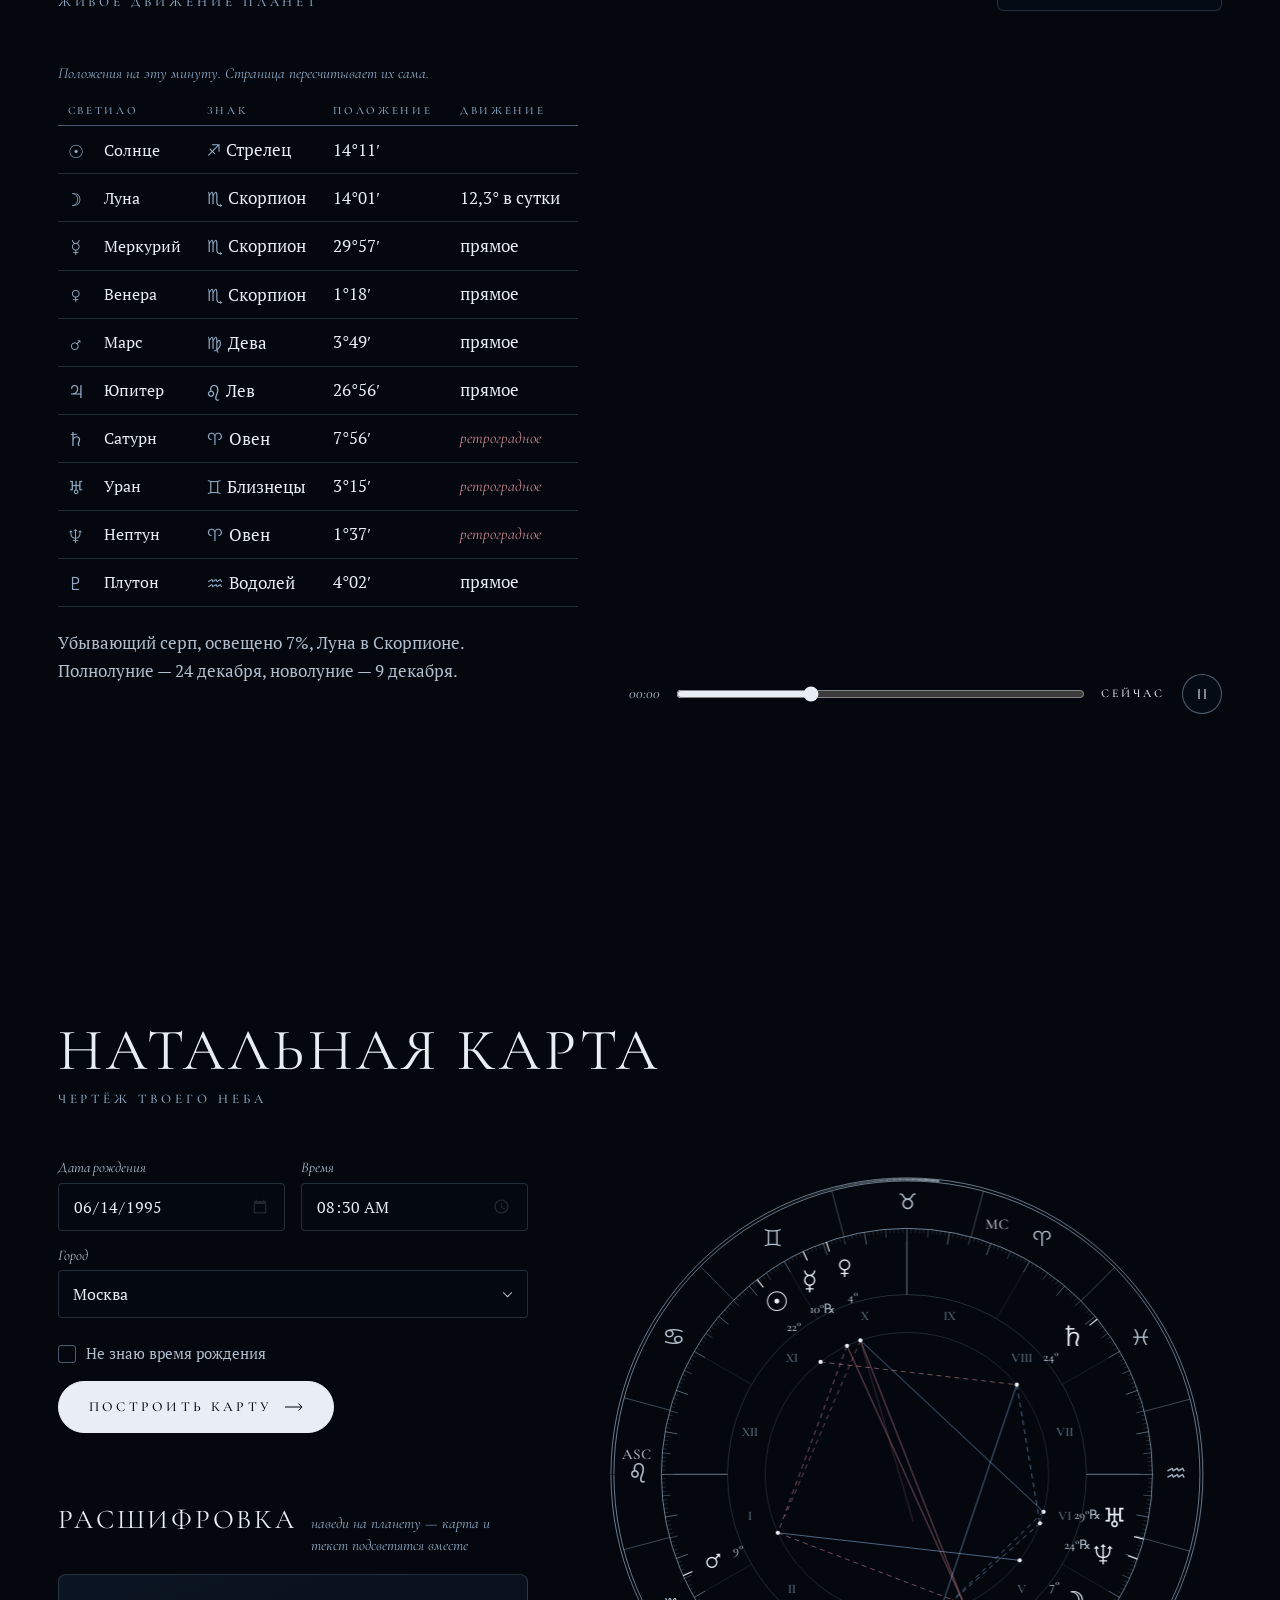
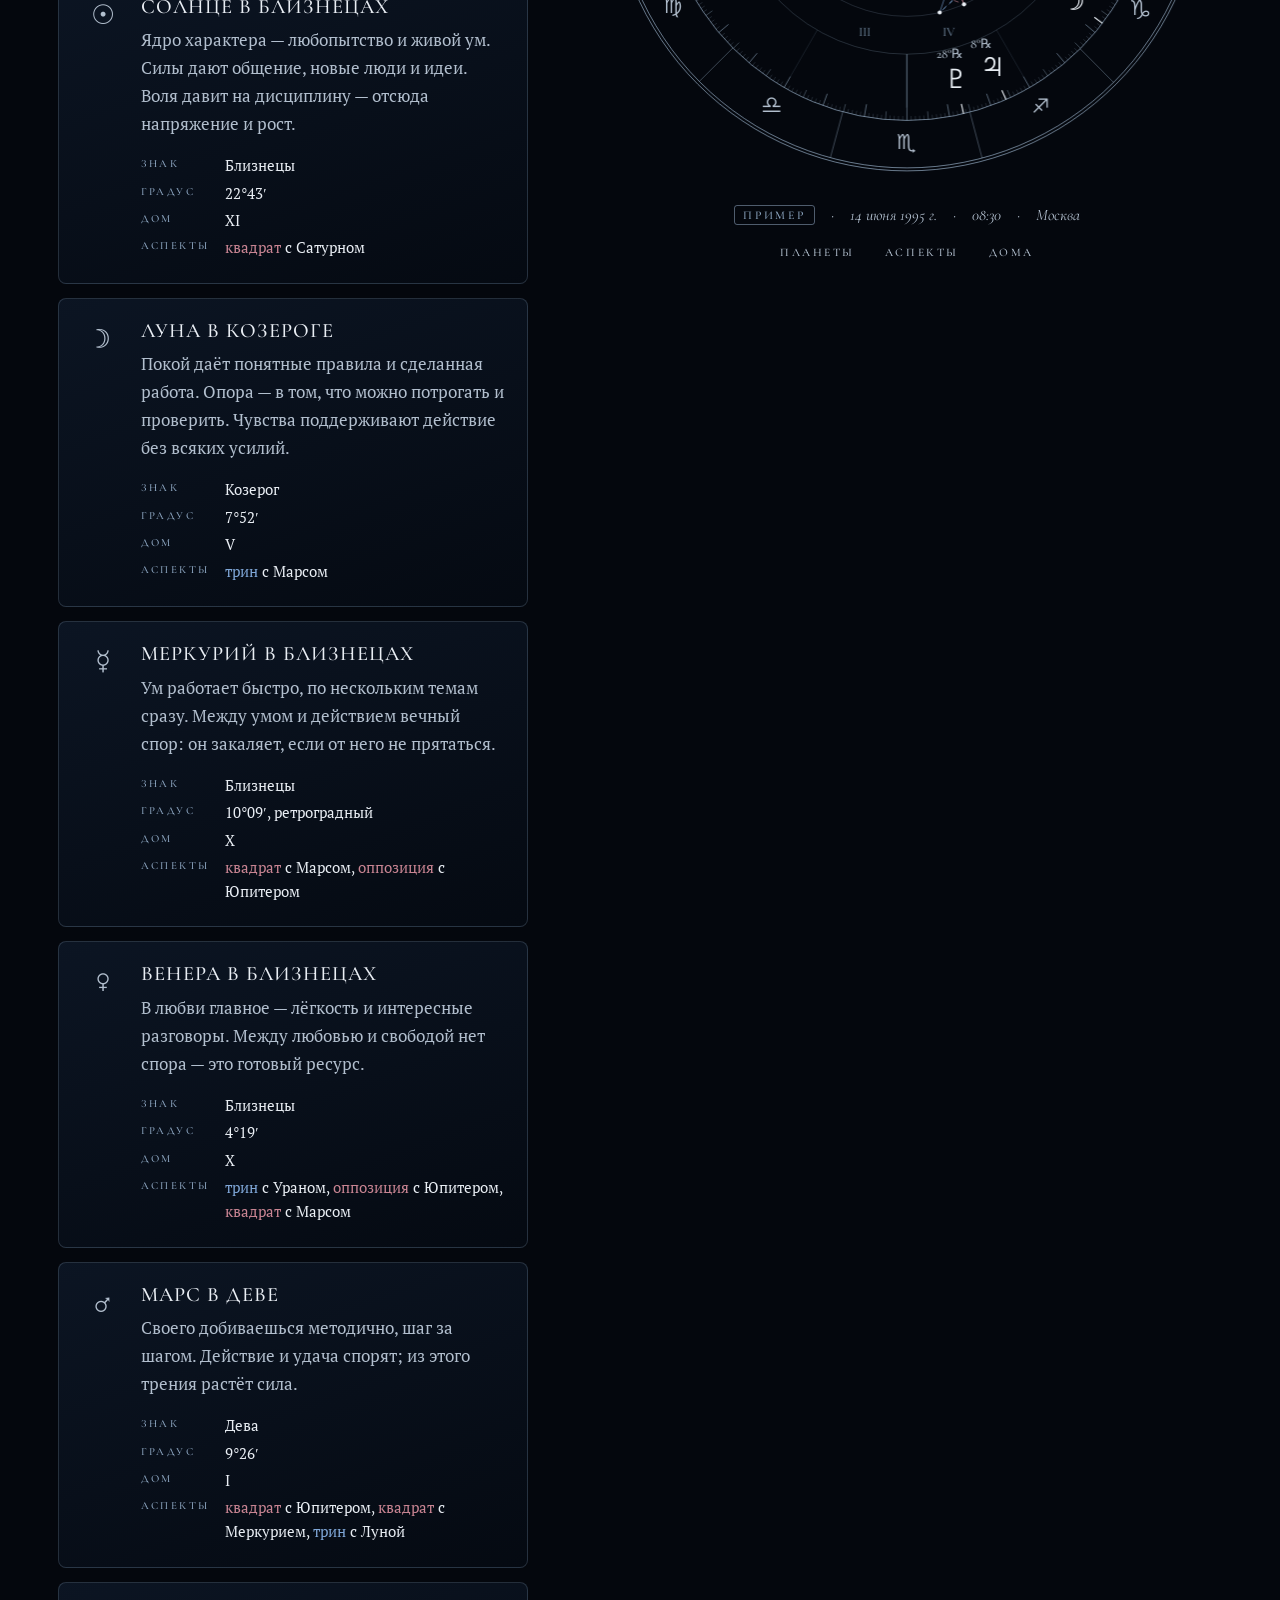
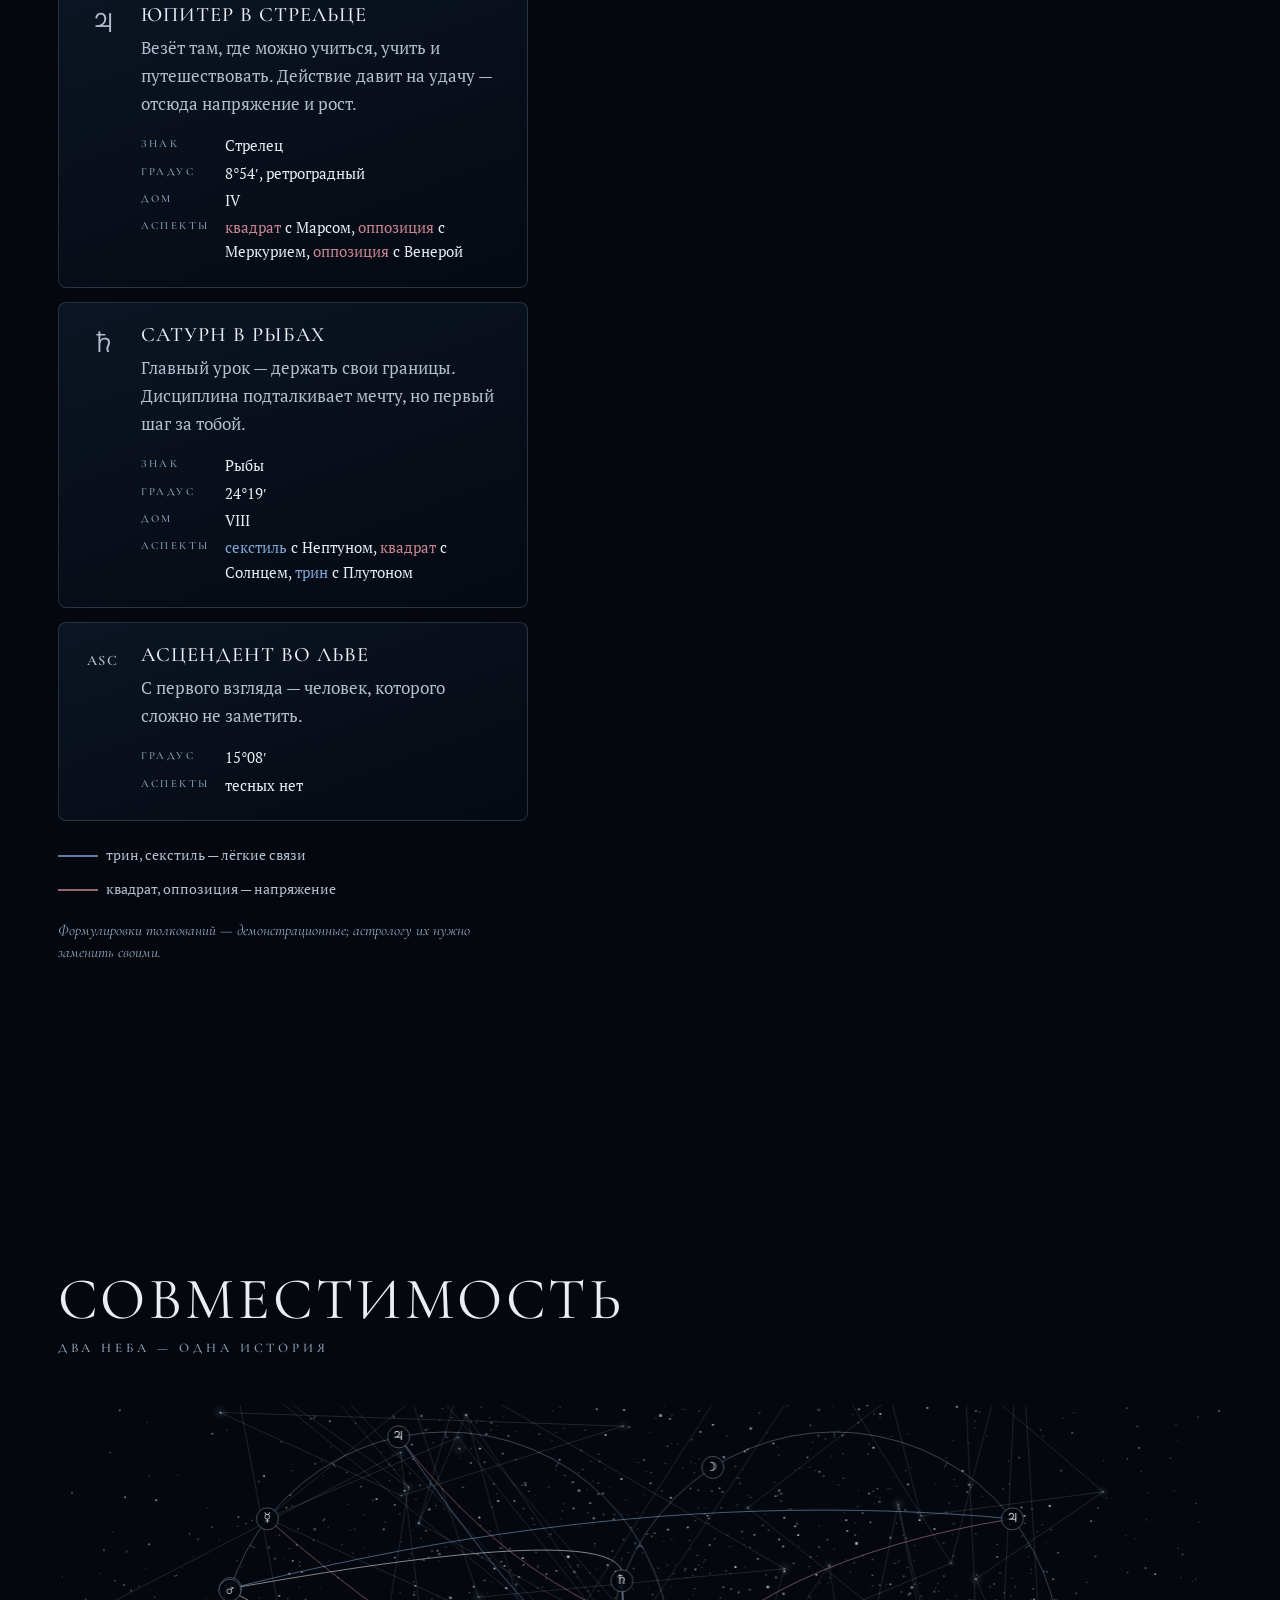
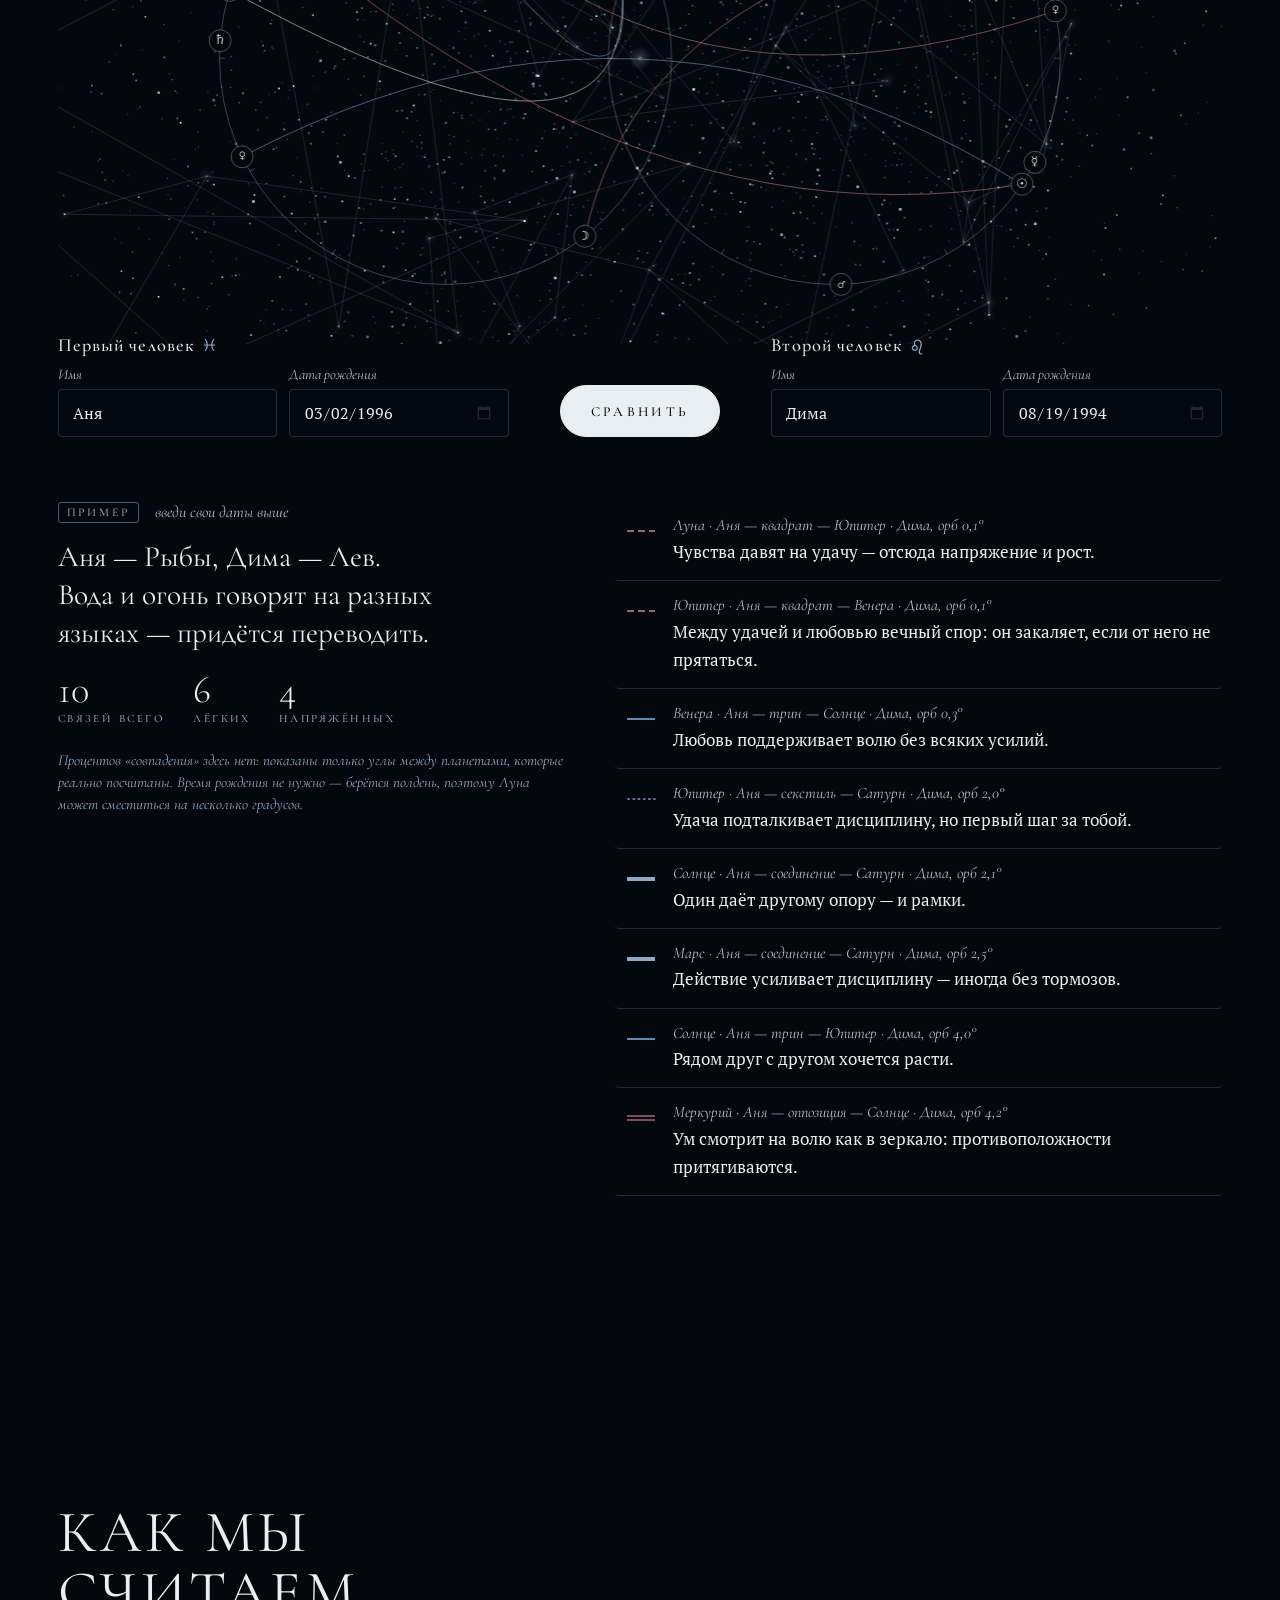
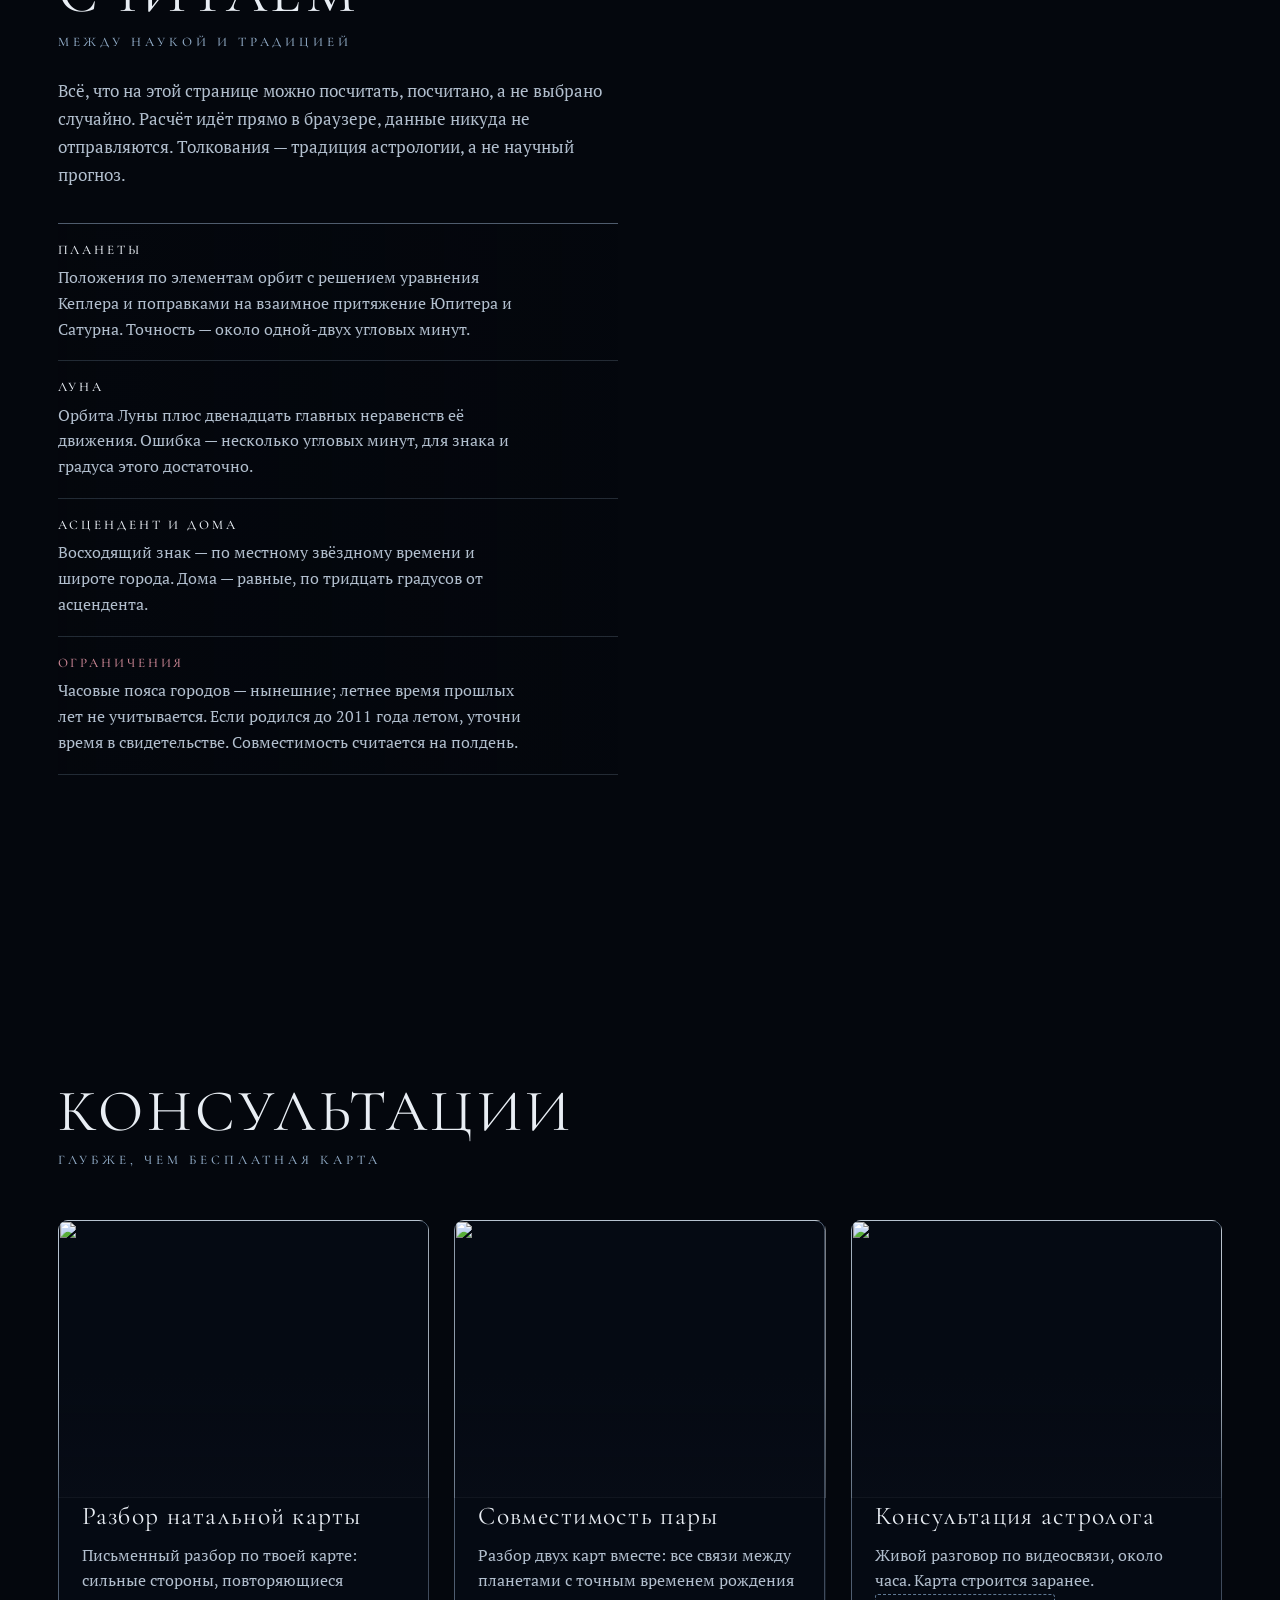
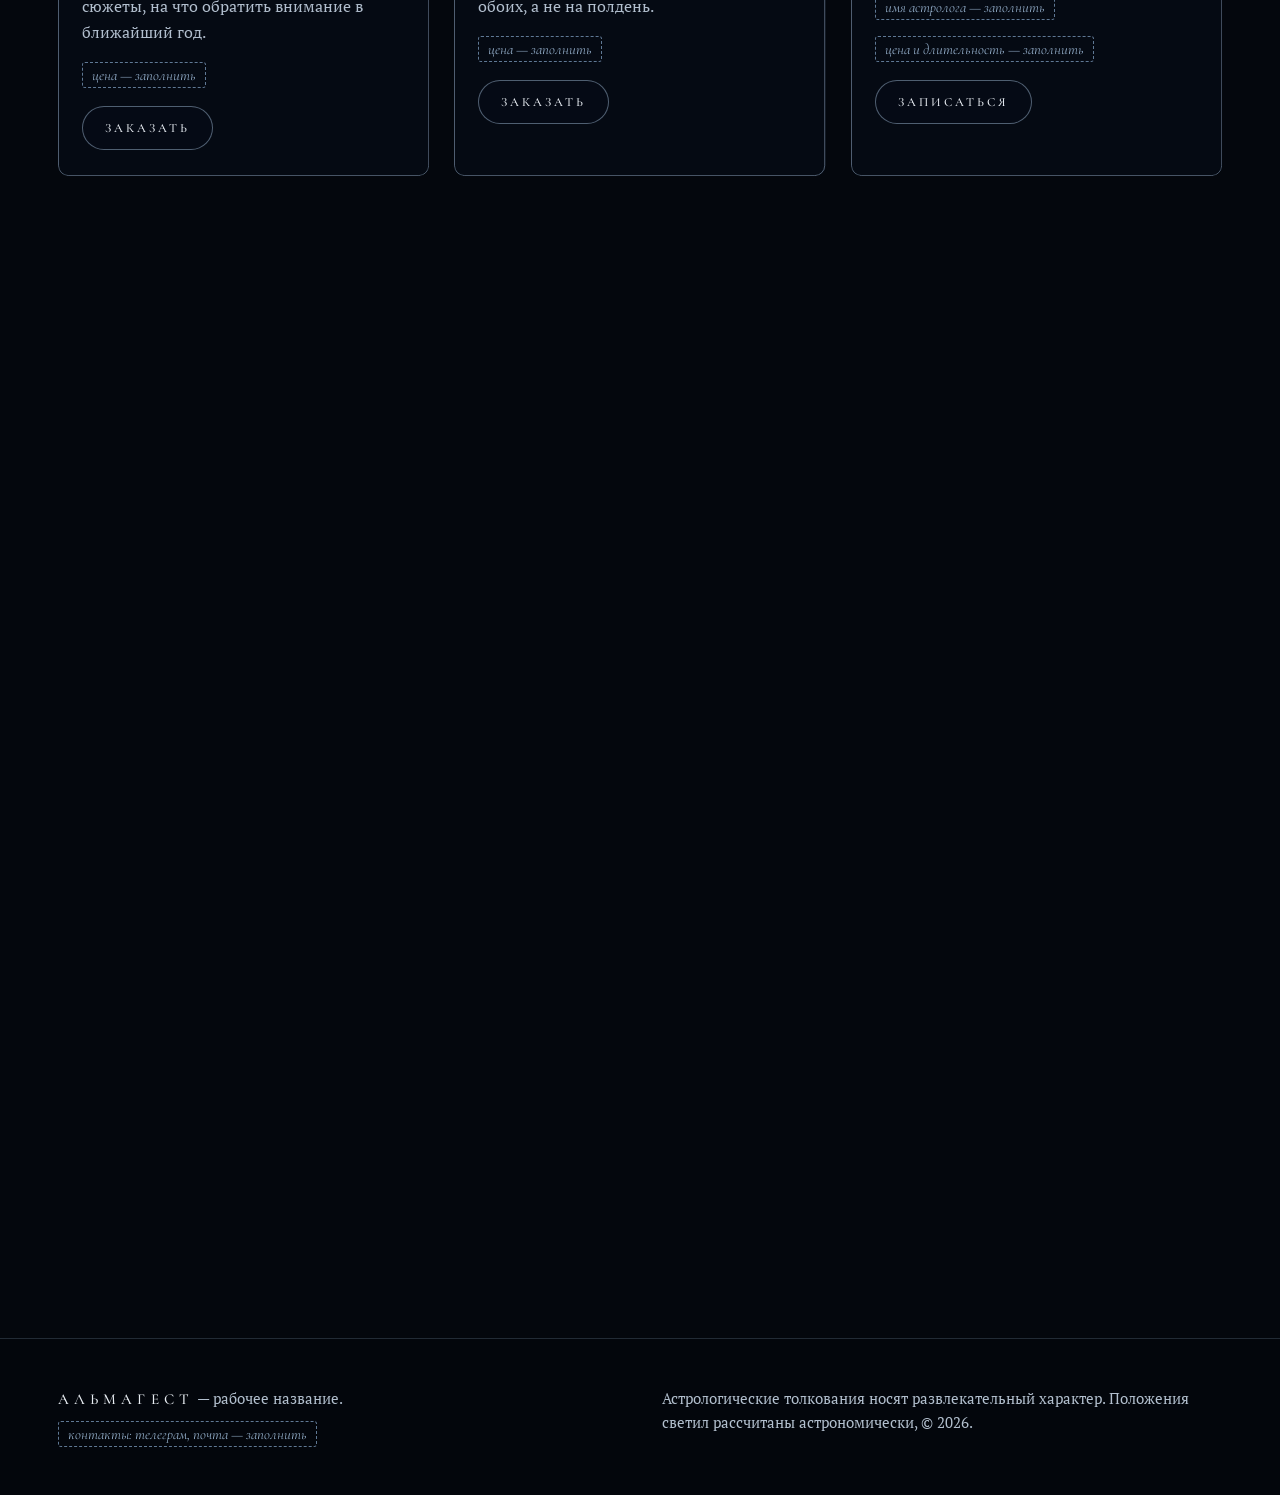
==== commit 716919b8: "Редизайн: цифровая обсерватория — WebGL-сцены, церемония карты, новые секции" ====
--- a/src/page.html
+++ b/src/page.html
@@ -3,381 +3,560 @@
 <head>
 <meta charset="utf-8">
 <meta name="viewport" content="width=device-width, initial-scale=1, viewport-fit=cover">
-<title>Альмагест — твоё небо в день рождения</title>
-<meta name="description" content="Натальная карта, совместимость пары и небо прямо сейчас — по настоящим астрономическим расчётам, на листе звёздного атласа. Бесплатно и без регистрации.">
+<title>Альмагест — твоё небо в минуту рождения</title>
+<meta name="description" content="Натальная карта, совместимость пары и небо прямо сейчас — по настоящим астрономическим расчётам. Живой атлас ночного неба, бесплатно и без регистрации.">
 <meta property="og:type" content="website">
-<meta property="og:title" content="Альмагест — твоё небо в день рождения">
-<meta property="og:description" content="Положения Солнца, Луны и планет на минуту твоего рождения — на листе звёздного атласа.">
-<meta name="theme-color" content="#0b2640">
+<meta property="og:title" content="Альмагест — твоё небо в минуту рождения">
+<meta property="og:description" content="Положения Солнца, Луны и планет на минуту твоего рождения — в живом атласе ночного неба.">
+<meta name="theme-color" content="#04070d">
+<link rel="icon" href="data:image/svg+xml,%3Csvg xmlns='http://www.w3.org/2000/svg' viewBox='0 0 32 32'%3E%3Crect width='32' height='32' rx='6' fill='%2304070d'/%3E%3Cpath d='M16 5l2.2 8.8L27 16l-8.8 2.2L16 27l-2.2-8.8L5 16l8.8-2.2z' fill='%23e9eef4'/%3E%3C/svg%3E">
 <link rel="preconnect" href="https://fonts.googleapis.com">
 <link rel="preconnect" href="https://fonts.gstatic.com" crossorigin>
-<link rel="stylesheet" href="https://fonts.googleapis.com/css2?family=Old+Standard+TT:ital,wght@0,400;0,700;1,400&family=PT+Serif:ital,wght@0,400;0,700;1,400&display=swap">
+<link rel="stylesheet" href="https://fonts.googleapis.com/css2?family=Cormorant+Garamond:ital,wght@0,300;0,400;0,500;0,600;1,400&family=PT+Serif:ital,wght@0,400;0,700;1,400&display=swap">
 <link rel="stylesheet" href="https://fonts.googleapis.com/css2?family=Noto+Sans+Symbols&display=swap&text=%E2%98%89%E2%98%BD%E2%98%BF%E2%99%80%E2%99%82%E2%99%83%E2%99%84%E2%99%85%E2%99%86%E2%99%87%E2%99%88%E2%99%89%E2%99%8A%E2%99%8B%E2%99%8C%E2%99%8D%E2%99%8E%E2%99%8F%E2%99%90%E2%99%91%E2%99%92%E2%99%93%E2%98%8C%E2%9A%B9%E2%96%A1%E2%96%B3%E2%98%8D%E2%84%9E">
+<link rel="preload" as="image" href="assets/hero-far.webp" fetchpriority="low">
 <style>
-/* Лист атласа: поле берлинской лазури, гравировальные линии, звёзды-проколы светом, акварель только в заливках. */
+/* Цифровая обсерватория: сине-чёрная ночь, стальной голубой, лунно-белый; тёплый свет — только точками. */
 :root {
-  --lazur: #123a5c;
-  --lazur-deep: #0b2640;
-  --night: #061525;
-  --engrave: #9cc2e0;
-  --engrave-faint: rgba(156, 194, 224, .22);
-  --ivory: #f1e9d3;
-  --ivory-dim: #c8d6e2;
-  --star: #fff3cf;
-  --madder: #c0533a;
-  --gamboge: #e0ac3a;
-  --verdigris: #4c9c86;
-  --f-display: "Old Standard TT", "PT Serif", Georgia, serif;
+  --ink: #04070d;
+  --night: #08101c;
+  --deep: #0c1726;
+  --steel: #8fa9c4;
+  --steel-dim: #5f7894;
+  --moon: #e9eef4;
+  --moon-dim: #b2bfce;
+  --line: rgba(160, 188, 216, .2);
+  --line-strong: rgba(170, 198, 226, .45);
+  --warm: #d8bd92;
+  --harm: #7fa7d8;
+  --tense: #c98593;
+  --glass: rgba(8, 15, 27, .62);
+  --f-display: "Cormorant Garamond", "PT Serif", Georgia, serif;
   --f-body: "PT Serif", Georgia, "Times New Roman", serif;
   --f-sym: "Noto Sans Symbols", "Segoe UI Symbol", "Apple Symbols", serif;
-  --gutter: clamp(16px, 4vw, 56px);
-  --measure: 66ch;
+  --gutter: clamp(16px, 4.5vw, 72px);
+  --measure: 62ch;
+  --ease: cubic-bezier(.2, .7, .2, 1);
   color-scheme: dark;
 }
 * { box-sizing: border-box; }
-html { scroll-behavior: smooth; scroll-padding-top: 76px; scrollbar-color: var(--engrave) var(--lazur-deep); }
-@media (prefers-reduced-motion: reduce) { html { scroll-behavior: auto; } }
-body { margin: 0; background: var(--lazur); color: var(--ivory); font: 400 1.0625rem/1.6 var(--f-body); -webkit-font-smoothing: antialiased; }
-::selection { background: var(--gamboge); color: var(--night); }
-input, select, button, textarea { font: inherit; color: inherit; caret-color: var(--gamboge); }
-a { color: var(--ivory); text-decoration-color: var(--gamboge); text-underline-offset: .22em; text-decoration-thickness: 1px; }
-a:hover { text-decoration-thickness: 2px; }
-:focus-visible { outline: 2px solid var(--gamboge); outline-offset: 3px; }
+html { scroll-behavior: smooth; scroll-padding-top: 72px; scrollbar-color: var(--steel-dim) var(--ink); overflow-x: clip; }
+body { margin: 0; background: var(--ink); color: var(--moon); font: 400 1.0625rem/1.65 var(--f-body); -webkit-font-smoothing: antialiased; overflow-x: clip; }
+::selection { background: var(--steel); color: var(--ink); }
+input, select, button, textarea { font: inherit; color: inherit; caret-color: var(--moon); }
+a { color: var(--moon); text-decoration-color: var(--steel-dim); text-underline-offset: .22em; text-decoration-thickness: 1px; }
+:focus-visible { outline: 1px solid var(--moon); outline-offset: 4px; }
 .sym { font-family: var(--f-sym); font-variant-emoji: text; font-weight: 400; }
 .num { font-variant-numeric: tabular-nums lining-nums; }
 .sr { position: absolute; width: 1px; height: 1px; overflow: hidden; clip: rect(0 0 0 0); white-space: nowrap; }
+.skip { position: absolute; left: 12px; top: -60px; z-index: 50; padding: 10px 14px; background: var(--moon); color: var(--ink); }
+.skip:focus { top: 12px; }
+
+/* общий холст сцен: под всем содержимым */
+#gl { position: fixed; left: 0; top: 0; width: 100vw; height: 100lvh; display: block; z-index: 0; pointer-events: none; }
+main, footer { position: relative; z-index: 1; }
+.no-gl body { background: radial-gradient(120% 80% at 70% 10%, #13243a 0%, var(--night) 45%, var(--ink) 100%) fixed; }
+/* без WebGL первый экран — постер с кадром сцены */
+.no-gl .hero { background: url(assets/hero-poster.webp) 62% 100% / cover no-repeat; }
 
 /* ——— шапка ——— */
-.top { position: sticky; top: env(safe-area-inset-top, 0px); z-index: 20; display: flex; align-items: center; justify-content: space-between; gap: 18px 28px; flex-wrap: wrap;
-  padding: 12px var(--gutter); background: var(--lazur-deep); border-bottom: 1px solid var(--engrave-faint); box-shadow: 0 3px 0 -2px var(--engrave-faint); }
-.brand { display: grid; line-height: 1.1; text-decoration: none; }
-.brand b { font: 700 1.05rem/1 var(--f-display); letter-spacing: .32em; text-transform: uppercase; }
-.brand i { font: italic 400 .8rem/1.3 var(--f-display); color: var(--ivory-dim); letter-spacing: .02em; }
-.top nav { display: flex; gap: 4px 22px; flex-wrap: wrap; font-size: .95rem; }
-.top nav a { text-decoration: none; color: var(--ivory-dim); padding: 4px 0; border-bottom: 1px solid transparent; }
-.top nav a:hover { color: var(--ivory); border-bottom-color: var(--gamboge); }
-
-/* ——— первый экран: лист атласа ——— */
-.plate { position: relative; min-height: clamp(620px, calc(100svh - 64px), 900px); overflow: hidden; background: var(--lazur); isolation: isolate; }
-.plate canvas.band { position: absolute; inset: 0; width: 100%; height: 100%; display: block; cursor: grab; touch-action: pan-y; }
-.plate canvas.band:active { cursor: grabbing; }
-.ruler { position: absolute; top: 0; left: 0; right: 0; height: 46px; z-index: 2; overflow: hidden; border-bottom: 1px solid var(--engrave-faint); background: rgba(6, 21, 37, .42); }
-.ruler button { position: absolute; top: 0; height: 46px; display: grid; place-content: center; gap: 0; padding: 0 6px; border: 0; border-left: 1px solid var(--engrave-faint); background: transparent; cursor: pointer; text-align: center; white-space: nowrap; }
-.ruler button .sg { font: 400 1.05rem/1 var(--f-sym); color: var(--engrave); }
-.ruler button .nm { font: 400 .7rem/1.2 var(--f-display); letter-spacing: .14em; text-transform: uppercase; color: var(--ivory-dim); }
-.ruler button .dt { font: italic .68rem/1.2 var(--f-display); color: var(--engrave); opacity: .85; }
-.ruler button:hover .nm, .ruler button[aria-pressed="true"] .nm { color: var(--gamboge); }
-.ruler button[aria-pressed="true"] { background: rgba(224, 172, 58, .08); }
-.ruler button .deg { position: absolute; right: 4px; bottom: 3px; font: italic .62rem/1 var(--f-display); color: var(--engrave); opacity: .9; }
-
-.cartouche { position: absolute; z-index: 3; left: var(--gutter); bottom: clamp(28px, 6vh, 64px); width: min(620px, calc(100% - 2 * var(--gutter)));
-  padding: clamp(22px, 3vw, 36px); background: var(--night); border: 1px solid var(--engrave); outline: 1px solid var(--engrave-faint); outline-offset: -8px; }
-.cartouche h1 { margin: 0 0 .35em; font: 400 clamp(2.3rem, 5vw, 4.6rem)/.98 var(--f-display); letter-spacing: .015em; text-transform: uppercase; text-wrap: balance; }
-.cartouche h1 em { display: block; font-style: italic; text-transform: none; letter-spacing: 0; color: var(--gamboge); }
-.lede { margin: 0 0 1.4em; max-width: 46ch; color: var(--ivory-dim); }
-
-.birth { display: grid; grid-template-columns: 1.25fr 1fr 1.4fr; gap: 14px 14px; align-items: end; }
-.field { display: grid; gap: 4px; min-width: 0; }
-.field label, .field .lbl { font: italic .82rem/1.2 var(--f-display); color: var(--engrave); letter-spacing: .02em; }
-.field input, .field select { width: 100%; min-width: 0; padding: 7px 2px 6px; background: transparent; border: 0; border-bottom: 1px solid var(--engrave); border-radius: 0; color: var(--ivory); font-size: 1rem; }
-.field input:focus, .field select:focus { outline: none; border-bottom: 2px solid var(--gamboge); padding-bottom: 5px; }
-.field select option { background: var(--night); color: var(--ivory); }
-.field select { appearance: none; padding-right: 22px; background-image: url("data:image/svg+xml,%3Csvg xmlns=%27http://www.w3.org/2000/svg%27 viewBox=%270 0 12 8%27%3E%3Cpath d=%27M1 1.5l5 5 5-5%27 fill=%27none%27 stroke=%27%23e0ac3a%27 stroke-width=%271.4%27/%3E%3C/svg%3E"); background-repeat: no-repeat; background-position: right 4px center; background-size: 12px 8px; cursor: pointer; }
-.field input::-webkit-calendar-picker-indicator { filter: invert(72%) sepia(52%) saturate(620%) hue-rotate(2deg) brightness(95%); cursor: pointer; opacity: .9; }
-.row2 { display: flex; align-items: center; justify-content: space-between; gap: 14px 22px; flex-wrap: wrap; grid-column: 1 / -1; margin-top: 6px; }
-.check { display: inline-flex; align-items: center; gap: 8px; font-size: .9rem; color: var(--ivory-dim); cursor: pointer; }
-.check input { appearance: none; width: 18px; height: 18px; margin: 0; border: 1px solid var(--engrave); background: transparent; display: grid; place-content: center; cursor: pointer; }
-.check input::after { content: ""; width: 10px; height: 10px; background: var(--gamboge); transform: scale(0); transition: transform .15s ease; }
-.check input:checked { border-color: var(--gamboge); }
+.top { position: fixed; inset: 0 0 auto 0; z-index: 30; display: flex; align-items: center; justify-content: space-between; gap: 24px;
+  padding: calc(14px + env(safe-area-inset-top, 0px)) var(--gutter) 14px; transition: background-color .4s var(--ease), border-color .4s var(--ease), padding .4s var(--ease); border-bottom: 1px solid transparent; }
+.top.solid { background: rgba(4, 7, 13, .78); -webkit-backdrop-filter: blur(14px) saturate(120%); backdrop-filter: blur(14px) saturate(120%); border-bottom-color: var(--line); padding-block: calc(10px + env(safe-area-inset-top, 0px)) 10px; }
+.brand { font: 500 1.02rem/1 var(--f-display); letter-spacing: .34em; text-transform: uppercase; text-decoration: none; padding: 6px 0; }
+.nav { display: flex; gap: clamp(16px, 2.4vw, 38px); }
+.nav a { position: relative; font: 500 .82rem/1 var(--f-display); letter-spacing: .2em; text-transform: uppercase; text-decoration: none; color: var(--moon-dim); padding: 8px 0; transition: color .25s; }
+.nav a::after { content: ""; position: absolute; left: 0; right: 0; bottom: 2px; height: 1px; background: var(--moon); transform: scaleX(0); transform-origin: left; transition: transform .35s var(--ease); }
+.nav a:hover, .nav a[aria-current="true"] { color: var(--moon); }
+.nav a:hover::after, .nav a[aria-current="true"]::after { transform: scaleX(1); }
+.burger { display: none; width: 44px; height: 44px; margin-right: -10px; border: 0; background: transparent; cursor: pointer; position: relative; }
+.burger span { position: absolute; left: 11px; right: 11px; height: 1px; background: var(--moon); transition: transform .3s var(--ease); }
+.burger span:nth-child(1) { top: 17px; } .burger span:nth-child(2) { top: 26px; left: 17px; }
+
+/* мобильное меню: матовое ночное небо и спокойная планета отдельным слоем */
+.menu { position: fixed; inset: 0; z-index: 40; display: grid; grid-template-rows: auto 1fr auto; padding: calc(14px + env(safe-area-inset-top, 0px)) var(--gutter) calc(28px + env(safe-area-inset-bottom, 0px));
+  background: radial-gradient(90% 60% at 20% 0%, rgba(30, 48, 72, .55), transparent 70%), rgba(4, 7, 13, .94); -webkit-backdrop-filter: blur(18px); backdrop-filter: blur(18px);
+  opacity: 0; visibility: hidden; transition: opacity .32s var(--ease), visibility 0s linear .32s; overflow: hidden; }
+.menu.open { opacity: 1; visibility: visible; transition: opacity .32s var(--ease); }
+.menu-head { display: flex; justify-content: space-between; align-items: center; }
+.menu-close { width: 44px; height: 44px; margin-right: -10px; border: 0; background: transparent; cursor: pointer; position: relative; }
+.menu-close::before, .menu-close::after { content: ""; position: absolute; left: 12px; right: 12px; top: 22px; height: 1px; background: var(--moon); transform: rotate(45deg); }
+.menu-close::after { transform: rotate(-45deg); }
+.menu nav { display: grid; align-content: center; gap: 6px; position: relative; z-index: 1; }
+.menu nav a { font: 400 clamp(1.5rem, 7vw, 2.2rem)/1.25 var(--f-display); letter-spacing: .12em; text-transform: uppercase; text-decoration: none; padding: 6px 0;
+  opacity: 0; transform: translateY(8px); transition: opacity .3s var(--ease), transform .4s var(--ease); }
+.menu.open nav a { opacity: 1; transform: none; }
+.menu.open nav a:nth-child(2) { transition-delay: .04s; } .menu.open nav a:nth-child(3) { transition-delay: .08s; }
+.menu.open nav a:nth-child(4) { transition-delay: .12s; } .menu.open nav a:nth-child(5) { transition-delay: .16s; }
+.menu .sky { position: absolute; inset: 0; overflow: hidden; pointer-events: none; }
+.menu .planet { position: absolute; right: -38vw; bottom: 6vh; width: 86vw; aspect-ratio: 1; border-radius: 50%; pointer-events: none;
+  background: radial-gradient(circle at 30% 34%, #6d829a 0%, #2b3a4f 26%, #111b29 52%, #070b12 70%);
+  box-shadow: inset -26px -18px 60px rgba(0, 0, 0, .85); opacity: .75; transform: translateX(12%); transition: transform .5s var(--ease); }
+.menu.open .planet { transform: none; }
+.menu .menu-foot { font: italic .9rem/1.4 var(--f-display); color: var(--moon-dim); position: relative; z-index: 1; }
+
+/* ——— общие элементы ——— */
+.eyebrow { font: 500 .78rem/1.3 var(--f-display); letter-spacing: .3em; text-transform: uppercase; color: var(--steel); margin: 0; }
+.h2 { margin: 0; font: 400 clamp(2.1rem, 4.6vw, 3.9rem)/1.02 var(--f-display); letter-spacing: .06em; text-transform: uppercase; text-wrap: balance; }
+.sub { margin: 10px 0 0; font: 500 .82rem/1.3 var(--f-display); letter-spacing: .3em; text-transform: uppercase; color: var(--steel); }
+.lede { margin: 0; max-width: var(--measure); color: var(--moon-dim); }
+.btn { position: relative; display: inline-flex; align-items: center; justify-content: center; gap: 14px; min-height: 52px; padding: 14px 30px; border: 1px solid var(--line-strong); border-radius: 999px;
+  background: rgba(8, 15, 27, .35); color: var(--moon); font: 500 .86rem/1 var(--f-display); letter-spacing: .24em; text-transform: uppercase; text-decoration: none; cursor: pointer;
+  transition: border-color .3s var(--ease), background-color .3s var(--ease), transform .3s var(--ease); overflow: hidden; isolation: isolate; }
+.btn::before { content: ""; position: absolute; inset: 0; z-index: -1; background: radial-gradient(120px 60px at var(--mx, 50%) var(--my, 50%), rgba(200, 220, 240, .16), transparent 70%); opacity: 0; transition: opacity .3s; }
+.btn:hover { border-color: var(--moon-dim); background: rgba(16, 28, 46, .55); }
+.btn:hover::before { opacity: 1; }
+.btn .arr { width: 18px; height: 8px; transition: transform .3s var(--ease); }
+.btn:hover .arr { transform: translateX(3px); }
+.btn.solid { background: var(--moon); color: var(--ink); border-color: var(--moon); }
+.btn.solid:hover { background: #fff; }
+.btn[disabled] { opacity: .5; cursor: progress; }
+.field { display: grid; gap: 6px; min-width: 0; }
+.field label, .field .lbl { font: italic 400 .92rem/1.2 var(--f-display); color: var(--moon-dim); }
+.field input, .field select { width: 100%; min-width: 0; height: 48px; padding: 0 14px; background: rgba(6, 11, 20, .62); border: 1px solid var(--line); border-radius: 4px; color: var(--moon); font: 400 1rem/1 var(--f-body); transition: border-color .25s, background-color .25s; }
+.field input:hover, .field select:hover { border-color: var(--line-strong); }
+.field input:focus, .field select:focus { outline: none; border-color: var(--moon-dim); background: rgba(10, 18, 31, .8); }
+.field input:disabled { opacity: .45; }
+.field select option { background: var(--night); color: var(--moon); }
+.field select { appearance: none; padding-right: 36px; background-image: url("data:image/svg+xml,%3Csvg xmlns=%27http://www.w3.org/2000/svg%27 viewBox=%270 0 12 8%27%3E%3Cpath d=%27M1 1.5l5 5 5-5%27 fill=%27none%27 stroke=%27%23b2bfce%27 stroke-width=%271.2%27/%3E%3C/svg%3E"); background-repeat: no-repeat; background-position: right 14px center; background-size: 11px 7px; cursor: pointer; }
+.field input::-webkit-calendar-picker-indicator { filter: invert(80%) sepia(10%) saturate(300%) hue-rotate(180deg); opacity: .7; cursor: pointer; }
+.check { display: inline-flex; align-items: center; gap: 10px; font-size: .92rem; color: var(--moon-dim); cursor: pointer; }
+.check input { appearance: none; width: 18px; height: 18px; margin: 0; border: 1px solid var(--line-strong); border-radius: 3px; background: transparent; display: grid; place-content: center; cursor: pointer; }
+.check input::after { content: ""; width: 8px; height: 8px; border-radius: 1px; background: var(--moon); transform: scale(0); transition: transform .15s var(--ease); }
 .check input:checked::after { transform: scale(1); }
-.coords { display: none; grid-column: 1 / -1; grid-template-columns: repeat(3, 1fr); gap: 14px; }
+.fill { display: inline-block; padding: 1px 9px; border: 1px dashed var(--steel-dim); border-radius: 3px; color: var(--steel); font: italic .92rem/1.5 var(--f-display); }
+.note { margin: 0; font: italic .95rem/1.45 var(--f-display); color: var(--steel); }
+
+section.scene { position: relative; padding: clamp(96px, 12vw, 170px) var(--gutter); }
+
+/* ——— 01 первый экран ——— */
+.hero { position: relative; min-height: 100svh; display: grid; align-items: center; padding: 120px var(--gutter) 110px; }
+.hero-copy { max-width: 640px; position: relative; }
+.hero h1 { margin: 0; font-weight: 400; }
+.hero .mark { display: block; font: 300 clamp(2.4rem, 9.2vw, 8.6rem)/.92 var(--f-display); letter-spacing: .14em; text-transform: uppercase; margin-left: -.06em; }
+.hero .tag { display: block; margin-top: 18px; font: 500 clamp(.78rem, 1.3vw, .98rem)/1.4 var(--f-display); letter-spacing: .34em; text-transform: uppercase; color: var(--moon-dim); text-shadow: 0 1px 12px rgba(4, 7, 13, .9); }
+.hero .lede { margin-top: 34px; max-width: 44ch; font-size: 1.08rem; }
+.hero .cta { display: flex; flex-wrap: wrap; gap: 14px 22px; align-items: center; margin-top: 38px; }
+.hero .cta .quiet { font: italic 1rem/1 var(--f-display); color: var(--moon-dim); }
+.hero-foot { position: absolute; left: var(--gutter); right: var(--gutter); bottom: 28px; display: flex; justify-content: space-between; align-items: flex-end; gap: 20px; pointer-events: none; }
+.moon-today { display: flex; gap: 12px; align-items: center; pointer-events: auto; font: italic .95rem/1.3 var(--f-display); color: var(--moon-dim); padding: 8px 16px 8px 10px; border: 1px solid var(--line); border-radius: 999px; background: rgba(4, 7, 13, .62); -webkit-backdrop-filter: blur(8px); backdrop-filter: blur(8px); }
+.moon-today canvas { width: 34px; height: 34px; }
+.moon-today b { display: block; font: 500 .72rem/1.3 var(--f-display); letter-spacing: .24em; text-transform: uppercase; font-style: normal; color: var(--moon); }
+.scroll-cue { font: 500 .74rem/1 var(--f-display); letter-spacing: .3em; text-transform: uppercase; color: var(--moon-dim); display: flex; align-items: center; gap: 12px; }
+.scroll-cue i { display: block; width: 1px; height: 38px; background: linear-gradient(var(--moon-dim), transparent); animation: cue 2.6s var(--ease) infinite; transform-origin: top; }
+@keyframes cue { 0% { transform: scaleY(0); opacity: 1; } 60% { transform: scaleY(1); opacity: 1; } 100% { transform: scaleY(1); opacity: 0; } }
+/* режиссура первого экрана: тексты ждут, пока небо проявится */
+.js .hero [data-in] { opacity: 0; transform: translateY(10px); transition: opacity 1.1s var(--ease), transform 1.3s var(--ease); }
+.js .hero .mark[data-in] { transform: none; letter-spacing: .3em; transition: opacity 1.6s var(--ease), letter-spacing 2.2s var(--ease); }
+.js .hero [data-in].on { opacity: 1; transform: none; }
+.js .hero .mark[data-in].on { letter-spacing: .14em; }
+.js .hero.opening [data-in], .hero.opening .hero-copy { opacity: 0; transition: opacity .5s var(--ease); }
+
+/* ——— 02 вселенная в тебе: высокая секция, сцена «прилипает» к экрану ——— */
+.universe { position: relative; height: 230vh; }
+.universe .stage { position: sticky; top: 0; height: 100svh; display: grid; grid-template-columns: minmax(0, 1fr) auto; align-items: end; gap: 40px; padding: 120px var(--gutter) clamp(60px, 10vh, 120px); }
+.universe .copy { max-width: 520px; opacity: var(--copy-a, 0); transform: translateY(calc((1 - var(--copy-a, 0)) * 18px)); }
+.universe .copy .lede { margin: 22px 0 32px; }
+.planet-list { list-style: none; margin: 0; padding: 0; align-self: center; display: grid; gap: 2px; opacity: var(--list-a, 0); }
+.planet-list button { display: grid; grid-template-columns: 26px auto; gap: 14px; align-items: center; width: 100%; padding: 7px 4px 7px 0; border: 0; background: transparent; cursor: pointer; text-align: left;
+  font: 500 .8rem/1 var(--f-display); letter-spacing: .26em; text-transform: uppercase; color: var(--moon-dim); transition: color .25s, transform .3s var(--ease); }
+.planet-list .sym { font-size: 1.05rem; color: var(--steel); text-align: center; letter-spacing: 0; }
+.planet-list button:hover, .planet-list button:focus-visible, .planet-list button.on { color: var(--moon); transform: translateX(-4px); }
+
+/* ——— 03 небо сегодня ——— */
+.now-grid { display: grid; grid-template-columns: minmax(0, 520px) minmax(0, 1fr); gap: clamp(28px, 4vw, 70px); align-items: start; margin-top: clamp(32px, 4vw, 54px); }
+.now-head { display: flex; justify-content: space-between; align-items: flex-end; gap: 24px; flex-wrap: wrap; }
+.when { display: grid; gap: 4px; padding: 12px 16px; border: 1px solid var(--line); border-radius: 6px; background: var(--glass); font: italic 1rem/1.3 var(--f-display); color: var(--moon-dim); min-width: 220px; }
+.when b { font: 500 1.02rem/1.2 var(--f-display); font-style: normal; color: var(--moon); letter-spacing: .04em; }
+table.eph { width: 100%; border-collapse: collapse; font-variant-numeric: tabular-nums lining-nums; }
+table.eph caption { text-align: left; padding-bottom: 12px; }
+table.eph th[scope="col"] { font: 500 .7rem/1.2 var(--f-display); letter-spacing: .24em; text-transform: uppercase; color: var(--steel); text-align: left; padding: 8px 10px; border-bottom: 1px solid var(--line-strong); }
+table.eph tbody tr { cursor: pointer; transition: background-color .25s; }
+table.eph tbody tr:hover, table.eph tbody tr.on { background: rgba(140, 170, 205, .08); }
+table.eph td, table.eph tbody th { padding: 9px 10px; border-bottom: 1px solid var(--line); }
+table.eph tbody th { font: 400 1rem/1.4 var(--f-body); color: var(--moon); text-align: left; }
+table.eph td.g { font: 1.15rem/1 var(--f-sym); color: var(--steel); width: 2.2rem; text-align: center; }
+table.eph td.r { color: var(--tense); font: italic 1rem/1 var(--f-display); }
+table.eph .sg { color: var(--steel); margin-right: 6px; }
+table.eph .rx { display: none; color: var(--tense); margin-left: 4px; font-style: italic; }
+.js table.eph tbody tr { opacity: 0; transform: translateX(-8px); }
+.js table.eph.shown tbody tr { opacity: 1; transform: none; transition: opacity .6s var(--ease), transform .6s var(--ease), background-color .25s; transition-delay: calc(var(--i) * 65ms), calc(var(--i) * 65ms), 0s; }
+.globe { position: relative; aspect-ratio: 1; width: 100%; max-width: 640px; justify-self: center; }
+.globe-label { position: absolute; left: 0; top: 0; padding: 4px 10px; border: 1px solid var(--line-strong); border-radius: 3px; background: rgba(4, 7, 13, .7); font: italic .95rem/1.3 var(--f-display); white-space: nowrap; pointer-events: none; opacity: 0; transition: opacity .2s; transform: translate(-50%, -150%); }
+.globe-label.on { opacity: 1; }
+.timebar { display: grid; grid-template-columns: auto 1fr auto auto; gap: 14px; align-items: center; margin-top: 18px; font: italic .95rem/1 var(--f-display); color: var(--moon-dim); }
+.timebar input[type=range] { width: 100%; accent-color: var(--moon); }
+.icon-btn { width: 40px; height: 40px; border: 1px solid var(--line-strong); border-radius: 50%; background: var(--glass); cursor: pointer; display: grid; place-items: center; }
+.icon-btn svg { width: 14px; height: 14px; }
+.text-btn { border: 0; background: none; color: var(--moon); font: 500 .74rem/1 var(--f-display); letter-spacing: .24em; text-transform: uppercase; cursor: pointer; padding: 10px 4px; }
+.moon-line { margin: 22px 0 0; color: var(--moon-dim); max-width: 56ch; }
+.notice { margin-top: 16px; padding: 12px 16px; border-left: 1px solid var(--tense); background: rgba(201, 133, 147, .06); color: var(--moon-dim); max-width: 560px; font-size: .95rem; }
+.notice b { font: 500 .74rem/1.4 var(--f-display); letter-spacing: .2em; text-transform: uppercase; color: var(--tense); display: block; }
+
+/* ——— 04–05 натальная карта и расшифровка ——— */
+.chart-grid { display: grid; grid-template-columns: minmax(0, 470px) minmax(0, 1fr); gap: clamp(28px, 5vw, 90px); align-items: start; margin-top: clamp(32px, 4vw, 56px); }
+.birth { display: grid; grid-template-columns: 1fr 1fr; gap: 16px 16px; }
+.birth .city, .birth .wide { grid-column: 1 / -1; }
+.coords { display: none; grid-column: 1 / -1; grid-template-columns: repeat(3, 1fr); gap: 12px; }
 .coords.on { display: grid; }
-
-.btn { position: relative; display: inline-flex; align-items: center; justify-content: center; gap: 10px; min-height: 50px; padding: 12px 26px; border: 1px solid var(--gamboge);
-  background: var(--gamboge); color: var(--night); font: 700 .95rem/1 var(--f-display); letter-spacing: .14em; text-transform: uppercase; cursor: pointer; text-decoration: none;
-  outline: 1px solid rgba(6, 21, 37, .55); outline-offset: -5px; transition: background-color .2s ease, transform .2s cubic-bezier(.2, .8, .2, 1); }
-.btn:hover { background: #ecbd52; transform: translateY(-1px); }
-.btn:active { transform: translateY(0); }
-.btn.ghost { background: transparent; color: var(--ivory); border-color: var(--engrave); outline-color: var(--engrave-faint); }
-.btn.ghost:hover { background: rgba(156, 194, 224, .08); }
-.btn[disabled] { opacity: .55; cursor: progress; }
-
-.moon-card { position: absolute; z-index: 3; right: var(--gutter); bottom: clamp(28px, 6vh, 64px); display: grid; grid-template-columns: auto 1fr; gap: 4px 14px; align-items: center;
-  padding: 18px 22px; background: var(--night); border: 1px solid var(--engrave); outline: 1px solid var(--engrave-faint); outline-offset: -6px; max-width: 300px; }
-.moon-card canvas { grid-row: span 3; width: 64px; height: 64px; }
-.moon-card b { font: 700 .78rem/1.2 var(--f-display); letter-spacing: .16em; text-transform: uppercase; }
-.moon-card span { font-size: .9rem; color: var(--ivory-dim); line-height: 1.35; }
-.plate-note { position: absolute; z-index: 2; right: var(--gutter); top: 58px; margin: 0; font: italic .78rem/1.3 var(--f-display); color: var(--engrave); text-align: right; max-width: 34ch; pointer-events: none; }
-.tip { position: absolute; z-index: 4; pointer-events: none; padding: 6px 10px; background: var(--night); border: 1px solid var(--engrave); font: .82rem/1.35 var(--f-body); color: var(--ivory); white-space: nowrap; transform: translate(-50%, calc(-100% - 14px)); opacity: 0; transition: opacity .15s; }
-.tip.on { opacity: 1; }
-.tip i { color: var(--engrave); font-family: var(--f-display); }
-
-/* ——— разделы ——— */
-section.sheet { padding-block: clamp(72px, 10vw, 140px); padding-inline: var(--gutter); border-top: 1px solid var(--engrave-faint); position: relative; }
-section.sheet.deep { background: var(--lazur-deep); }
-section.sheet.night { background: var(--night); }
-.sheet-head { display: grid; gap: 14px; max-width: 980px; margin-bottom: clamp(36px, 5vw, 64px); }
-.sheet-head h2 { margin: 0; font: 400 clamp(2rem, 4vw, 3.4rem)/1.02 var(--f-display); letter-spacing: .01em; text-transform: uppercase; text-wrap: balance; }
-.sheet-head p { margin: 0; max-width: var(--measure); color: var(--ivory-dim); }
-
-.chart-grid { display: grid; grid-template-columns: minmax(0, 1.05fr) minmax(0, 1fr); gap: clamp(28px, 5vw, 80px); align-items: start; }
-.wheel-wrap { position: relative; width: 100%; max-width: 680px; aspect-ratio: 1; justify-self: center; }
+.birth .act { grid-column: 1 / -1; display: flex; flex-wrap: wrap; align-items: center; justify-content: space-between; gap: 14px; margin-top: 8px; }
+.wheel-col { position: sticky; top: 86px; }
+.wheel-wrap { position: relative; width: 100%; max-width: min(720px, calc(100svh - 230px)); aspect-ratio: 1; margin-inline: auto; }
 .wheel-wrap canvas { position: absolute; inset: 0; width: 100%; height: 100%; }
-.chart-meta { display: flex; flex-wrap: wrap; gap: 6px 18px; margin: 0 0 18px; font: italic .9rem/1.4 var(--f-display); color: var(--engrave); }
-.chart-meta .sample { color: var(--gamboge); font-style: normal; letter-spacing: .12em; text-transform: uppercase; font-size: .72rem; border: 1px solid var(--gamboge); padding: 2px 7px; align-self: center; }
-.reading { list-style: none; margin: 0; padding: 0; display: grid; gap: 0; }
-.reading li { display: grid; grid-template-columns: 2.4rem 1fr; gap: 2px 14px; padding: 14px 0; border-bottom: 1px solid var(--engrave-faint); transition: background-color .2s; }
-.reading li.hl { background: rgba(224, 172, 58, .07); }
-.reading .g { grid-row: span 2; font: 1.6rem/1.1 var(--f-sym); color: var(--gamboge); text-align: center; padding-top: 2px; }
-.reading .cause { font: italic .85rem/1.3 var(--f-display); color: var(--engrave); }
-.reading .text { margin: 0; max-width: 58ch; }
-.reading h3 { grid-column: 1 / -1; margin: 22px 0 4px; font: 700 .78rem/1.2 var(--f-display); letter-spacing: .18em; text-transform: uppercase; color: var(--ivory-dim); }
-.legend { display: flex; flex-wrap: wrap; gap: 10px 22px; margin: 22px 0 0; padding: 0; list-style: none; font-size: .86rem; color: var(--ivory-dim); }
-.legend svg { width: 44px; height: 10px; vertical-align: middle; margin-right: 8px; }
-.demo-note { margin: 20px 0 0; font: italic .8rem/1.4 var(--f-display); color: var(--engrave); }
-.after-chart { display: flex; flex-wrap: wrap; gap: 14px; margin-top: 28px; align-items: center; }
-
-.pair-form { display: grid; grid-template-columns: repeat(2, minmax(0, 1fr)) auto; gap: 18px 28px; align-items: end; max-width: 980px; margin-bottom: 40px; }
+.chart-meta { display: flex; flex-wrap: wrap; justify-content: center; gap: 6px 16px; margin: 14px 0 0; font: italic 1rem/1.4 var(--f-display); color: var(--moon-dim); }
+.chart-meta .sample { font: 500 .74rem/1.6 var(--f-display); font-style: normal; letter-spacing: .24em; text-transform: uppercase; color: var(--steel); border: 1px solid var(--line-strong); border-radius: 3px; padding: 0 8px; align-self: center; }
+.layers { display: flex; justify-content: center; gap: 4px; margin-top: 12px; }
+.layers button { border: 1px solid transparent; border-radius: 3px; background: transparent; color: var(--moon-dim); padding: 8px 12px; font: 500 .72rem/1 var(--f-display); letter-spacing: .22em; text-transform: uppercase; cursor: pointer; }
+.layers button[aria-pressed="true"] { border-color: var(--line-strong); color: var(--moon); background: var(--glass); }
+.reading-head { display: flex; align-items: baseline; justify-content: space-between; gap: 14px; margin: clamp(48px, 6vw, 72px) 0 18px; }
+.reading-head h3 { margin: 0; font: 400 1.7rem/1.1 var(--f-display); letter-spacing: .1em; text-transform: uppercase; }
+.cards { display: grid; gap: 14px; }
+.card { position: relative; display: grid; grid-template-columns: 44px 1fr; gap: 6px 16px; padding: 20px 22px 22px; border: 1px solid var(--line); border-radius: 8px;
+  background: linear-gradient(160deg, rgba(14, 24, 40, .82), rgba(6, 11, 20, .78)); transition: opacity .45s var(--ease), border-color .3s, filter .45s var(--ease), transform .45s var(--ease); }
+.card::before { content: ""; position: absolute; inset: -1px; border-radius: inherit; padding: 1px; background: linear-gradient(140deg, rgba(220, 232, 245, .55), transparent 40%); opacity: 0; transition: opacity .35s; pointer-events: none;
+  -webkit-mask: linear-gradient(#000 0 0) content-box, linear-gradient(#000 0 0); -webkit-mask-composite: xor; mask: linear-gradient(#000 0 0) content-box exclude, linear-gradient(#000 0 0); }
+.card .g { grid-row: span 3; font: 1.7rem/1 var(--f-sym); color: var(--moon-dim); text-align: center; padding-top: 4px; }
+.card h4 { margin: 0; font: 500 1.28rem/1.15 var(--f-display); letter-spacing: .05em; text-transform: uppercase; }
+.card .text { margin: 2px 0 0; color: var(--moon-dim); max-width: 56ch; }
+.card dl { display: grid; grid-template-columns: auto 1fr; gap: 3px 16px; margin: 10px 0 0; font-size: .92rem; }
+.card dt { font: 500 .68rem/1.9 var(--f-display); letter-spacing: .22em; text-transform: uppercase; color: var(--steel); }
+.card dd { margin: 0; color: var(--moon); }
+.cards.focus .card { opacity: .34; filter: saturate(.6); }
+.cards.focus .card.hl { opacity: 1; filter: none; border-color: var(--line-strong); transform: translateX(4px); }
+.cards .card.hl::before { opacity: 1; }
+.js .cards .card { opacity: 0; transform: translateY(8px); }
+.js .cards.built .card { opacity: 1; transform: none; transition-delay: calc(var(--i) * 70ms); }
+.js .cards.built.focus .card { transition-delay: 0s; }
+.js .cards.built.focus .card:not(.hl) { opacity: .34; }
+.legend { display: flex; flex-wrap: wrap; gap: 10px 22px; margin: 22px 0 0; padding: 0; list-style: none; font-size: .9rem; color: var(--moon-dim); }
+.legend svg { width: 40px; height: 10px; vertical-align: middle; margin-right: 8px; }
+.connector { position: fixed; inset: 0; width: 100vw; height: 100vh; pointer-events: none; z-index: 2; overflow: visible; }
+.connector path { fill: none; stroke: url(#cg); stroke-width: 1.2; }
+.connector circle { fill: var(--moon); }
+
+/* ——— 06 совместимость ——— */
+.pair-stage { position: relative; margin-top: clamp(28px, 4vw, 48px); }
+.pair-canvas { position: relative; width: 100%; aspect-ratio: 16 / 7.4; min-height: 340px; }
+.pair-canvas canvas { position: absolute; inset: 0; width: 100%; height: 100%; }
+.pair-form { display: grid; grid-template-columns: minmax(0, 1fr) auto minmax(0, 1fr); gap: 18px clamp(18px, 4vw, 60px); align-items: end; margin-top: -10px; position: relative; }
 .pair-form fieldset { border: 0; margin: 0; padding: 0; display: grid; grid-template-columns: 1fr 1fr; gap: 12px; min-width: 0; }
-.pair-form legend { padding: 0; margin-bottom: 8px; font: 700 .8rem/1.2 var(--f-display); letter-spacing: .18em; text-transform: uppercase; }
-.verdict { margin: 0 0 18px; font: 400 clamp(1.3rem, 2.4vw, 1.9rem)/1.25 var(--f-display); text-wrap: balance; max-width: 30ch; }
-.balance { display: grid; grid-template-columns: auto 1fr auto; gap: 10px; align-items: center; margin: 0 0 24px; font-size: .9rem; color: var(--ivory-dim); max-width: 520px; }
-.balance .bar { position: relative; height: 10px; background: rgba(192, 83, 58, .55); }
-.balance .bar span { position: absolute; inset: 0 auto 0 0; background: var(--verdigris); transition: width .6s cubic-bezier(.2, .8, .2, 1); }
-
-.now-grid { display: grid; grid-template-columns: minmax(0, 340px) minmax(0, 1fr); gap: clamp(28px, 5vw, 80px); align-items: start; }
-.moon-big { display: grid; gap: 12px; justify-items: start; }
-.moon-big canvas { width: min(300px, 70vw); height: auto; aspect-ratio: 1; }
-.moon-big .ph { font: 400 1.6rem/1.15 var(--f-display); text-transform: uppercase; letter-spacing: .04em; }
-.moon-big .ph-sub { color: var(--ivory-dim); margin: 0; }
-table.eph { width: 100%; border-collapse: collapse; font-variant-numeric: tabular-nums lining-nums; }
-table.eph caption { text-align: left; font: italic .9rem/1.4 var(--f-display); color: var(--engrave); padding-bottom: 12px; }
-table.eph th { font: 700 .72rem/1.2 var(--f-display); letter-spacing: .16em; text-transform: uppercase; color: var(--engrave); text-align: left; padding: 8px 10px; border-bottom: 1px solid var(--engrave); }
-table.eph td, table.eph tbody th { padding: 11px 10px; border-bottom: 1px solid var(--engrave-faint); }
-table.eph tbody th { font: 400 1rem/1.4 var(--f-body); letter-spacing: 0; text-transform: none; color: var(--ivory); text-align: left; }
-table.eph td.g { font: 1.25rem/1 var(--f-sym); color: var(--gamboge); width: 2.2rem; }
-table.eph td.r { color: var(--madder); font-style: italic; font-family: var(--f-display); }
-.eph-wrap { overflow-x: auto; }
-.notice { margin-top: 22px; padding: 14px 18px; border: 1px solid var(--madder); color: var(--ivory); max-width: 640px; }
-.notice b { font-family: var(--f-display); letter-spacing: .1em; text-transform: uppercase; font-size: .8rem; color: var(--madder); display: block; margin-bottom: 4px; }
-
-.method { display: grid; grid-template-columns: repeat(auto-fit, minmax(min(100%, 280px), 1fr)); gap: 0; border-top: 1px solid var(--engrave); }
-.method div { padding: 22px 26px 26px 0; border-bottom: 1px solid var(--engrave-faint); }
-.method div + div { padding-left: 26px; border-left: 1px solid var(--engrave-faint); }
-.method h3 { margin: 0 0 8px; font: 700 .85rem/1.3 var(--f-display); letter-spacing: .14em; text-transform: uppercase; }
-.method p { margin: 0; color: var(--ivory-dim); font-size: .96rem; max-width: 46ch; }
-
-.offers { display: grid; grid-template-columns: minmax(0, 1.2fr) minmax(0, 1fr); gap: 0; border: 1px solid var(--engrave); outline: 1px solid var(--engrave-faint); outline-offset: -8px; max-width: 1180px; }
-.offer { padding: clamp(26px, 4vw, 48px); display: grid; gap: 14px; align-content: start; }
-.offer + .offer { border-left: 1px solid var(--engrave-faint); }
-.offer h3 { margin: 0; font: 400 clamp(1.5rem, 2.6vw, 2.2rem)/1.1 var(--f-display); text-transform: uppercase; letter-spacing: .02em; }
-.offer p { margin: 0; color: var(--ivory-dim); max-width: 52ch; }
-.offer ul { margin: 0; padding-left: 1.1em; color: var(--ivory-dim); list-style: square; }
-.offer li { margin: 4px 0; }
-.offer li::marker { color: var(--gamboge); }
-.fill { display: inline-block; padding: 1px 8px; border: 1px dashed var(--gamboge); color: var(--gamboge); font: italic .9rem/1.5 var(--f-display); }
-.price { font: 400 1.4rem/1.2 var(--f-display); }
-.astrologer { display: grid; grid-template-columns: 96px 1fr; gap: 16px; align-items: center; }
-.portrait { width: 96px; aspect-ratio: 3 / 4; border: 1px dashed var(--engrave); display: grid; place-items: center; font: italic .72rem/1.2 var(--f-display); color: var(--engrave); text-align: center; padding: 6px; }
-
-footer { padding: 48px var(--gutter) calc(48px + env(safe-area-inset-bottom, 0px)); background: var(--night); border-top: 1px solid var(--engrave-faint); display: grid; grid-template-columns: 1fr auto; gap: 18px 40px; color: var(--ivory-dim); font-size: .9rem; }
+.pair-form legend { padding: 0; margin-bottom: 10px; font: 500 1.15rem/1.2 var(--f-display); letter-spacing: .06em; }
+.pair-form .sign { font: 400 1rem/1 var(--f-sym); color: var(--steel); margin-left: 8px; }
+.pair-result { display: grid; grid-template-columns: minmax(0, 1fr) minmax(0, 1.2fr); gap: clamp(24px, 4vw, 64px); margin-top: clamp(40px, 5vw, 64px); align-items: start; }
+.verdict { margin: 0 0 18px; font: 400 clamp(1.35rem, 2.3vw, 1.9rem)/1.3 var(--f-display); text-wrap: balance; }
+.counts { display: flex; gap: 28px; flex-wrap: wrap; margin: 0; padding: 0; list-style: none; }
+.counts li { display: grid; gap: 2px; }
+.counts b { font: 300 2.4rem/1 var(--f-display); }
+.counts span { font: 500 .7rem/1.4 var(--f-display); letter-spacing: .22em; text-transform: uppercase; color: var(--steel); }
+.links { list-style: none; margin: 0; padding: 0; display: grid; gap: 0; }
+.links li { display: grid; grid-template-columns: 34px 1fr; gap: 2px 14px; padding: 14px 10px; border-bottom: 1px solid var(--line); border-radius: 4px; cursor: default; transition: background-color .25s, opacity .3s; }
+.links li .g { grid-row: span 2; color: var(--steel); padding-top: 4px; }
+.links li.harm .g { color: var(--harm); } .links li.tense .g { color: var(--tense); }
+.links .cause { font: italic 1rem/1.3 var(--f-display); color: var(--moon-dim); }
+.links .text { margin: 0; }
+.links.focus li { opacity: .4; }
+.links.focus li.hl { opacity: 1; background: rgba(140, 170, 205, .08); }
+
+/* ——— 07 как мы считаем ——— */
+.method-sec { min-height: 110vh; display: grid; align-items: center; }
+.method-copy { max-width: 560px; }
+.method-copy .lede { margin-top: 26px; }
+.method-list { margin: 34px 0 0; display: grid; gap: 0; border-top: 1px solid var(--line-strong); }
+.method-list div { padding: 18px 0 18px; border-bottom: 1px solid var(--line); background: linear-gradient(90deg, rgba(4, 7, 13, .72), rgba(4, 7, 13, .35)); }
+.method-list h3 { margin: 0 0 6px; font: 500 .82rem/1.3 var(--f-display); letter-spacing: .22em; text-transform: uppercase; }
+.method-list p { margin: 0; color: var(--moon-dim); font-size: .98rem; max-width: 52ch; }
+.method-list .limit h3 { color: var(--tense); }
+
+/* ——— 08 консультации ——— */
+.offers { display: grid; grid-template-columns: repeat(3, minmax(0, 1fr)); gap: clamp(14px, 2vw, 26px); margin-top: clamp(36px, 4vw, 56px); }
+.offer { position: relative; display: grid; grid-template-rows: auto 1fr; border-radius: 10px; background: rgba(7, 12, 22, .8); overflow: hidden; isolation: isolate;
+  transition: transform .5s var(--ease); --lx: 50%; --ly: 0%; }
+.offer .frame { position: absolute; inset: 0; z-index: 3; pointer-events: none; width: 100%; height: 100%; overflow: visible; }
+.offer .frame rect { fill: none; stroke: var(--line-strong); stroke-width: 1; vector-effect: non-scaling-stroke; }
+.offer .img { position: relative; aspect-ratio: 4 / 3; overflow: hidden; }
+.offer .img img { width: 100%; height: 100%; object-fit: cover; display: block; transform: scale(1.04); transition: transform 1.4s var(--ease); }
+.offer .img::after { content: ""; position: absolute; inset: 0; background: linear-gradient(180deg, transparent 55%, rgba(7, 12, 22, .95)); }
+.offer .light { position: absolute; inset: 0; z-index: 2; pointer-events: none; background: radial-gradient(420px 300px at var(--lx) var(--ly), rgba(190, 212, 236, .1), transparent 70%); opacity: 0; transition: opacity .4s; }
+.offer:hover { transform: translateY(-2px); }
+.offer:hover .light { opacity: 1; }
+.offer .body { display: grid; gap: 12px; align-content: start; padding: 4px 24px 26px; }
+.offer h3 { margin: 0; font: 400 1.6rem/1.1 var(--f-display); letter-spacing: .05em; }
+.offer p { margin: 0; color: var(--moon-dim); font-size: .98rem; }
+.offer .price { margin-top: 4px; }
+.offer .btn { justify-self: start; min-height: 44px; padding: 10px 22px; font-size: .78rem; margin-top: 6px; }
+.js .offer .img { clip-path: inset(0 0 100% 0); }
+.js .offer .body { opacity: 0; }
+.js .offer .frame rect { stroke-dasharray: var(--len, 2000); stroke-dashoffset: var(--len, 2000); }
+.js .offers.shown .offer .img { clip-path: inset(0 0 0 0); transition: clip-path 1.2s var(--ease) calc(var(--i) * 140ms + .25s); }
+.js .offers.shown .offer .img img { transform: scale(1); }
+.js .offers.shown .offer .body { opacity: 1; transition: opacity .8s var(--ease) calc(var(--i) * 140ms + .7s); }
+.js .offers.shown .offer .frame rect { stroke-dashoffset: 0; transition: stroke-dashoffset 1.6s var(--ease) calc(var(--i) * 140ms); }
+.astro-note { margin-top: 26px; display: flex; flex-wrap: wrap; gap: 10px 18px; align-items: center; color: var(--moon-dim); }
+
+/* ——— 09 финал ——— */
+.epilogue { position: relative; min-height: 112vh; display: grid; place-items: center; padding: 120px var(--gutter); text-align: center; }
+.epilogue blockquote { margin: 0; font: 400 clamp(1.4rem, 3vw, 2.3rem)/1.4 var(--f-display); letter-spacing: .14em; text-transform: uppercase; max-width: 26ch; position: relative; top: -12vh; }
+.epilogue .orn { display: block; margin: 26px auto 0; width: 160px; height: 14px; }
+.js .epilogue blockquote { opacity: 0; filter: blur(3px); transition: opacity 2.4s var(--ease), filter 2.4s var(--ease); }
+.js .epilogue blockquote.on { opacity: 1; filter: none; }
+
+footer { display: grid; grid-template-columns: 1fr auto; gap: 18px 40px; padding: 48px var(--gutter) calc(48px + env(safe-area-inset-bottom, 0px)); border-top: 1px solid var(--line); background: rgba(4, 7, 13, .9); color: var(--moon-dim); font-size: .92rem; }
 footer p { margin: 0; max-width: 70ch; }
-
-.chart-grid > *, .now-grid > * { min-width: 0; }
+footer .brand-f { font: 500 .95rem/1 var(--f-display); letter-spacing: .34em; text-transform: uppercase; color: var(--moon); }
+
+/* ——— адаптив ——— */
+.chart-grid > *, .now-grid > *, .pair-result > * { min-width: 0; }
+@media (max-width: 1080px) {
+  .nav { display: none; }
+  .burger { display: block; }
+  .offers { grid-template-columns: 1fr 1fr; }
+  .offers .offer:last-child { grid-column: 1 / -1; }
+}
 @media (max-width: 960px) {
-  .chart-grid, .now-grid { grid-template-columns: minmax(0, 1fr); }
-  .offers { grid-template-columns: 1fr; }
-  .offer + .offer { border-left: 0; border-top: 1px solid var(--engrave-faint); }
-  .pair-form { grid-template-columns: 1fr; }
+  .now-grid, .chart-grid, .pair-result { grid-template-columns: minmax(0, 1fr); }
+  .now-grid .globe { order: -1; max-width: 520px; }
+  .wheel-col { position: relative; top: 0; order: -1; }
+  .universe .stage { grid-template-columns: 1fr; align-content: end; }
+  .planet-list { display: flex; flex-wrap: wrap; gap: 0 14px; align-self: auto; }
+  .planet-list button { grid-template-columns: auto auto; gap: 6px; padding: 6px 0; font-size: .7rem; letter-spacing: .16em; }
 }
 @media (max-width: 760px) {
-  .plate { min-height: 0; display: grid; grid-template-rows: auto auto; }
-  .plate .band-box { position: relative; height: 236px; }
-  .plate canvas.band { position: absolute; }
-  .cartouche { position: relative; left: auto; bottom: auto; width: auto; margin: 10px 12px 0; padding: 18px 18px 20px; }
-  .cartouche h1 { font-size: clamp(1.9rem, 8.6vw, 2.5rem); margin-bottom: .3em; }
-  .lede { font-size: .95rem; line-height: 1.5; margin-bottom: 1em; }
-  .birth { gap: 10px 12px; }
-  .row2 { margin-top: 2px; }
-  .row2 .btn { width: 100%; }
-  .moon-card { position: relative; right: auto; bottom: auto; margin: 16px; max-width: none; }
-  .plate-note { display: none; }
-  .ruler button .deg { display: none; }
-  .birth { grid-template-columns: 1fr 1fr; }
-  .birth .city { grid-column: 1 / -1; }
-  .coords { grid-template-columns: 1fr 1fr; }
-  .method div + div { padding-left: 0; border-left: 0; }
+  html { scroll-padding-top: 64px; }
+  .hero { padding: 100px var(--gutter) 120px; align-items: end; }
+  .hero .lede { margin-top: 22px; font-size: 1rem; }
+  .hero .cta { margin-top: 26px; }
+  .hero-foot { bottom: 18px; }
+  .scroll-cue { display: none; }
+  .birth .coords { grid-template-columns: 1fr 1fr; }
+  .pair-canvas { aspect-ratio: 4 / 3.4; min-height: 0; }
+  .pair-form { grid-template-columns: 1fr; margin-top: 10px; }
+  .pair-form .vs { display: none; }
+  .offers { grid-template-columns: 1fr; }
+  .timebar { grid-template-columns: 1fr auto auto; }
+  section.method-sec { padding-top: 470px; align-items: start; }
+  .timebar .tlabel { display: none; }
+  table.eph th:nth-child(4), table.eph td:nth-child(5) { display: none; }
+  table.eph td, table.eph tbody th { padding: 9px 6px; }
+  table.eph .rx { display: inline; }
   footer { grid-template-columns: 1fr; }
-  .top { position: relative; padding-block: 10px 0; }
-  .top nav { width: 100%; flex-wrap: nowrap; overflow-x: auto; gap: 18px; font-size: .9rem; padding-bottom: 8px; scrollbar-width: none; }
-  .top nav a { white-space: nowrap; }
-  html { scroll-padding-top: 12px; }
+  .universe { height: 200vh; }
 }
-@media (min-width: 761px) { .plate .band-box { position: absolute; inset: 0; } }
+@media (prefers-reduced-motion: reduce) {
+  html { scroll-behavior: auto; }
+  *, *::before, *::after { transition-duration: 0s !important; animation: none !important; transition-delay: 0s !important; }
+}
 </style>
+<script>document.documentElement.classList.add('js');</script>
 </head>
 <body>
-<header class="top">
-  <a class="brand" href="#top" aria-label="Альмагест, на главную"><b>Альмагест</b><i>атлас личного неба</i></a>
+<a class="skip" href="#chart">К натальной карте</a>
+<canvas id="gl" aria-hidden="true"></canvas>
+
+<header class="top" id="top">
+  <a class="brand" href="#hero" aria-label="Альмагест, наверх">Альмагест</a>
+  <nav class="nav" aria-label="Разделы">
+    <a href="#chart">Натальная карта</a><a href="#pair">Совместимость</a><a href="#now">Небо сегодня</a><a href="#method">Как мы считаем</a><a href="#offer">Консультации</a>
+  </nav>
+  <button class="burger" id="burger" type="button" aria-expanded="false" aria-controls="menu"><span></span><span></span><b class="sr">Меню</b></button>
+</header>
+
+<div class="menu" id="menu" role="dialog" aria-modal="true" aria-label="Меню разделов">
+  <div class="menu-head"><span class="brand">Альмагест</span><button class="menu-close" id="menuClose" type="button"><b class="sr">Закрыть меню</b></button></div>
   <nav aria-label="Разделы">
-    <a href="#chart">Моя карта</a><a href="#pair">Совместимость</a><a href="#now">Небо сегодня</a><a href="#method">Как считаем</a><a href="#offer">Разбор</a>
+    <a href="#chart">Натальная карта</a><a href="#pair">Совместимость</a><a href="#now">Небо сегодня</a><a href="#method">Как мы считаем</a><a href="#offer">Консультации</a>
   </nav>
-</header>
-
-<main id="top">
-  <section class="plate" aria-labelledby="h1">
-    <div class="band-box">
-      <canvas class="band" id="band" role="img" aria-label="Зодиакальная полоса звёздного атласа с текущими положениями Солнца, Луны и планет"></canvas>
-      <div class="ruler" id="ruler" role="toolbar" aria-label="Знаки зодиака: прокрутить атлас к знаку"></div>
-      <p class="plate-note" id="plateNote"></p>
-      <div class="tip" id="tip" role="status" aria-live="polite"></div>
-    </div>
-    <div class="cartouche">
-      <h1 id="h1">Твоё небо <em>в день рождения</em></h1>
-      <p class="lede">Альмагест считает, где стояли Солнце, Луна и планеты в минуту твоего рождения, и наносит их на лист звёздного атласа. Бесплатно и без регистрации.</p>
-      <form class="birth" id="birthForm" novalidate>
-        <div class="field"><label for="bDate">Дата рождения</label><input id="bDate" type="date" required min="1900-01-01" max="2099-12-31" value="1995-06-14"></div>
-        <div class="field"><label for="bTime">Время</label><input id="bTime" type="time" value="08:30"></div>
-        <div class="field city"><label for="bCity">Город</label><select id="bCity"></select></div>
-        <div class="coords" id="bCoords">
-          <div class="field"><label for="bLat">Широта, °</label><input id="bLat" type="number" step="0.01" min="-89" max="89" value="55.76" inputmode="decimal"></div>
-          <div class="field"><label for="bLon">Долгота, ° (восток +)</label><input id="bLon" type="number" step="0.01" min="-180" max="180" value="37.62" inputmode="decimal"></div>
-          <div class="field"><label for="bTz">Часовой пояс, ч от UTC</label><input id="bTz" type="number" step="0.5" min="-12" max="14" value="3" inputmode="decimal"></div>
+  <p class="menu-foot">Положения светил считаются прямо в браузере.</p>
+  <div class="sky" aria-hidden="true"><div class="planet"></div></div>
+</div>
+
+<main>
+  <!-- 01 -->
+  <section class="hero" id="hero" aria-labelledby="h1">
+    <div class="hero-copy">
+      <h1 id="h1"><span class="mark" data-in>Альмагест</span><span class="tag" data-in>твоё небо в минуту рождения</span></h1>
+      <p class="lede" data-in>Здесь считают, где стояли Солнце, Луна и планеты в минуту твоего рождения, и вычерчивают из этого карту. Бесплатно и без регистрации.</p>
+      <div class="cta" data-in>
+        <button class="btn" type="button" id="openChart">Открыть карту <svg class="arr" viewBox="0 0 18 8" aria-hidden="true"><path d="M0 4h17M13.5 .5 17 4l-3.5 3.5" fill="none" stroke="currentColor"/></svg></button>
+        <a class="quiet" href="#now">или посмотреть небо сегодня</a>
+      </div>
+    </div>
+    <div class="hero-foot" data-in>
+      <div class="moon-today" aria-live="polite"><canvas id="moonSmall" width="68" height="68" aria-hidden="true"></canvas><span><b id="moonSmallTitle">Луна</b><span id="moonSmallText"></span></span></div>
+      <span class="scroll-cue">Листайте вниз <i aria-hidden="true"></i></span>
+    </div>
+  </section>
+
+  <!-- 02 -->
+  <section class="universe" id="universe" aria-labelledby="uniH">
+    <div class="stage" id="uniStage">
+      <div class="copy">
+        <p class="eyebrow">Солнечная система</p>
+        <h2 class="h2" id="uniH">Вселенная<br>в тебе</h2>
+        <p class="lede">Натальная карта — снимок неба в одну минуту. Каждая планета движется по своей орбите со своей скоростью, и вместе они складываются в рисунок, который больше не повторится.</p>
+        <a class="btn" href="#chart">Построить карту <svg class="arr" viewBox="0 0 18 8" aria-hidden="true"><path d="M0 4h17M13.5 .5 17 4l-3.5 3.5" fill="none" stroke="currentColor"/></svg></a>
+      </div>
+      <ul class="planet-list" id="planetList" aria-label="Планеты: наведи, чтобы найти на небе"></ul>
+    </div>
+  </section>
+
+  <!-- 03 -->
+  <section class="scene now" id="now" aria-labelledby="nowH">
+    <div class="now-head">
+      <div><h2 class="h2" id="nowH">Небо сегодня</h2><p class="sub">живое движение планет</p></div>
+      <div class="when" aria-live="polite"><b id="whenDate"></b><span id="whenTime"></span></div>
+    </div>
+    <div class="now-grid">
+      <div>
+        <table class="eph" id="eph"><caption class="note" id="ephCaption"></caption>
+          <thead><tr><th scope="col" colspan="2">Светило</th><th scope="col">Знак</th><th scope="col">Положение</th><th scope="col">Движение</th></tr></thead>
+          <tbody id="ephBody"></tbody>
+        </table>
+        <p class="moon-line" id="moonLine"></p>
+        <div id="notices"></div>
+      </div>
+      <div>
+        <div class="globe" id="globe" role="img" aria-label="Небесная сфера: созвездия зодиака, эклиптика, Земля внутри и положения планет на сейчас"><span class="globe-label" id="globeLabel"></span></div>
+        <div class="timebar">
+          <span class="tlabel">00:00</span>
+          <input type="range" id="dayTime" min="0" max="1439" step="1" aria-label="Время суток: прокрутить положения планет в пределах сегодняшнего дня">
+          <button class="text-btn" type="button" id="nowBtn">Сейчас</button>
+          <button class="icon-btn" type="button" id="spinBtn" aria-pressed="false" aria-label="Остановить вращение сферы"><svg viewBox="0 0 14 14" aria-hidden="true"><path d="M4 2v10M10 2v10" stroke="currentColor" stroke-width="1.4"/></svg></button>
         </div>
-        <div class="row2">
-          <label class="check"><input id="bNoTime" type="checkbox"> Не знаю время рождения</label>
-          <button class="btn" type="submit" id="bGo">Построить моё небо</button>
+      </div>
+    </div>
+  </section>
+
+  <!-- 04–05 -->
+  <section class="scene chart" id="chart" aria-labelledby="chartH">
+    <h2 class="h2" id="chartH">Натальная карта</h2>
+    <p class="sub">чертёж твоего неба</p>
+    <div class="chart-grid">
+      <div>
+        <form class="birth" id="birthForm" novalidate>
+          <div class="field"><label for="bDate">Дата рождения</label><input id="bDate" type="date" required min="1900-01-01" max="2099-12-31" value="1995-06-14"></div>
+          <div class="field"><label for="bTime">Время</label><input id="bTime" type="time" value="08:30"></div>
+          <div class="field city"><label for="bCity">Город</label><select id="bCity"></select></div>
+          <div class="coords" id="bCoords">
+            <div class="field"><label for="bLat">Широта, °</label><input id="bLat" type="number" step="0.01" min="-89" max="89" value="55.76" inputmode="decimal"></div>
+            <div class="field"><label for="bLon">Долгота, ° (восток +)</label><input id="bLon" type="number" step="0.01" min="-180" max="180" value="37.62" inputmode="decimal"></div>
+            <div class="field"><label for="bTz">Пояс, ч от UTC</label><input id="bTz" type="number" step="0.5" min="-12" max="14" value="3" inputmode="decimal"></div>
+          </div>
+          <div class="act">
+            <label class="check"><input id="bNoTime" type="checkbox"> Не знаю время рождения</label>
+            <button class="btn solid" type="submit" id="bGo">Построить карту <svg class="arr" viewBox="0 0 18 8" aria-hidden="true"><path d="M0 4h17M13.5 .5 17 4l-3.5 3.5" fill="none" stroke="currentColor"/></svg></button>
+          </div>
+        </form>
+        <div class="reading-head"><h3>Расшифровка</h3><span class="note" id="readingNote">наведи на планету — карта и текст подсветятся вместе</span></div>
+        <div class="cards" id="reading"></div>
+        <ul class="legend" aria-label="Как читать линии аспектов">
+          <li><svg viewBox="0 0 40 10" aria-hidden="true"><line x1="0" y1="5" x2="40" y2="5" stroke="#7fa7d8" stroke-width="1.4"/></svg>трин, секстиль — лёгкие связи</li>
+          <li><svg viewBox="0 0 40 10" aria-hidden="true"><line x1="0" y1="5" x2="40" y2="5" stroke="#c98593" stroke-width="1.4"/></svg>квадрат, оппозиция — напряжение</li>
+        </ul>
+        <p class="note" style="margin-top:18px">Формулировки толкований — демонстрационные; астрологу их нужно заменить своими.</p>
+      </div>
+      <div class="wheel-col">
+        <div class="wheel-wrap"><canvas id="wheel" role="img" aria-label="Натальная карта"></canvas></div>
+        <p class="chart-meta" id="chartMeta"></p>
+        <div class="layers" role="group" aria-label="Что выделить на карте">
+          <button type="button" data-layer="planets" aria-pressed="false">Планеты</button><button type="button" data-layer="aspects" aria-pressed="false">Аспекты</button><button type="button" data-layer="houses" aria-pressed="false">Дома</button>
         </div>
+      </div>
+    </div>
+  </section>
+
+  <!-- 06 -->
+  <section class="scene pair" id="pair" aria-labelledby="pairH">
+    <h2 class="h2" id="pairH">Совместимость</h2>
+    <p class="sub">два неба — одна история</p>
+    <div class="pair-stage">
+      <div class="pair-canvas"><canvas id="pairCanvas" role="img" aria-label="Два звёздных силуэта; после сравнения между ними проложены рассчитанные связи планет"></canvas></div>
+      <form class="pair-form" id="pairForm" novalidate>
+        <fieldset><legend>Первый человек<span class="sign sym" id="signA"></span></legend>
+          <div class="field"><label for="aName">Имя</label><input id="aName" type="text" value="Аня" maxlength="24" autocomplete="off"></div>
+          <div class="field"><label for="aDate">Дата рождения</label><input id="aDate" type="date" value="1996-03-02" min="1900-01-01" max="2099-12-31"></div>
+        </fieldset>
+        <button class="btn solid" type="submit">Сравнить</button>
+        <fieldset><legend>Второй человек<span class="sign sym" id="signB"></span></legend>
+          <div class="field"><label for="cName">Имя</label><input id="cName" type="text" value="Дима" maxlength="24" autocomplete="off"></div>
+          <div class="field"><label for="cDate">Дата рождения</label><input id="cDate" type="date" value="1994-08-19" min="1900-01-01" max="2099-12-31"></div>
+        </fieldset>
       </form>
     </div>
-    <div class="moon-card" aria-live="polite">
-      <canvas id="moonSmall" width="128" height="128" aria-hidden="true"></canvas>
-      <b id="moonSmallTitle">Луна</b>
-      <span id="moonSmallText"></span>
-    </div>
-  </section>
-
-  <section class="sheet deep" id="chart" aria-labelledby="chartH">
-    <div class="sheet-head">
-      <h2 id="chartH">Твоя натальная карта</h2>
-      <p>Круг — это небо в минуту рождения. Слева восходящий знак, по кругу — двенадцать знаков и положения планет. Линии внутри — аспекты: углы между планетами, по которым астрологи читают характер. Наведи на планету, чтобы увидеть её связи.</p>
-    </div>
-    <div class="chart-grid">
-      <div class="wheel-wrap"><canvas id="wheel" role="img" aria-label="Натальная карта"></canvas></div>
+    <div class="pair-result">
       <div>
-        <p class="chart-meta" id="chartMeta"></p>
-        <ul class="reading" id="reading"></ul>
-        <ul class="legend" aria-label="Как читать линии аспектов">
-          <li><svg viewBox="0 0 44 10" aria-hidden="true"><line x1="0" y1="5" x2="44" y2="5" stroke="#9cc2e0" stroke-width="4"/></svg>соединение — слияние</li>
-          <li><svg viewBox="0 0 44 10" aria-hidden="true"><line x1="0" y1="5" x2="44" y2="5" stroke="#9cc2e0" stroke-width="1.6"/></svg>трин — гармония</li>
-          <li><svg viewBox="0 0 44 10" aria-hidden="true"><line x1="0" y1="5" x2="44" y2="5" stroke="#9cc2e0" stroke-width="1.6" stroke-dasharray="1.5 4" stroke-linecap="round"/></svg>секстиль — шанс</li>
-          <li><svg viewBox="0 0 44 10" aria-hidden="true"><line x1="0" y1="5" x2="44" y2="5" stroke="#9cc2e0" stroke-width="1.6" stroke-dasharray="8 5"/></svg>квадрат — напряжение</li>
-          <li><svg viewBox="0 0 44 10" aria-hidden="true"><line x1="0" y1="3" x2="44" y2="3" stroke="#9cc2e0" stroke-width="1.2"/><line x1="0" y1="7" x2="44" y2="7" stroke="#9cc2e0" stroke-width="1.2"/></svg>оппозиция — полюса</li>
-        </ul>
-        <p class="demo-note">Формулировки толкований — демонстрационные; астрологу их нужно заменить своими.</p>
-        <div class="after-chart"><a class="btn ghost" href="#offer">Заказать полный разбор</a></div>
-      </div>
-    </div>
-  </section>
-
-  <section class="sheet" id="pair" aria-labelledby="pairH">
-    <div class="sheet-head">
-      <h2 id="pairH">Совместимость пары</h2>
-      <p>Две даты рождения — и карты накладываются друг на друга: снаружи планеты первого человека, внутри второго. Линии между кругами показывают, где вы подхватываете друг друга, а где высекаете искры.</p>
-    </div>
-    <form class="pair-form" id="pairForm" novalidate>
-      <fieldset><legend>Первый</legend>
-        <div class="field"><label for="aName">Имя</label><input id="aName" type="text" value="Аня" maxlength="24" autocomplete="off"></div>
-        <div class="field"><label for="aDate">Дата рождения</label><input id="aDate" type="date" value="1996-03-02" min="1900-01-01" max="2099-12-31"></div>
-      </fieldset>
-      <fieldset><legend>Второй</legend>
-        <div class="field"><label for="cName">Имя</label><input id="cName" type="text" value="Дима" maxlength="24" autocomplete="off"></div>
-        <div class="field"><label for="cDate">Дата рождения</label><input id="cDate" type="date" value="1994-08-19" min="1900-01-01" max="2099-12-31"></div>
-      </fieldset>
-      <button class="btn" type="submit">Сравнить</button>
-    </form>
-    <div class="chart-grid">
-      <div class="wheel-wrap"><canvas id="synastry" role="img" aria-label="Наложение двух карт"></canvas></div>
-      <div>
+        <p class="chart-meta" id="pairSample" style="justify-content:flex-start;margin:0 0 14px"><span class="sample">Пример</span><span>введи свои даты выше</span></p>
         <p class="verdict" id="verdict"></p>
-        <p class="chart-meta" id="pairSample"><span class="sample">Пример</span><span>введи свои даты выше</span></p>
-        <div class="balance" aria-label="Соотношение лёгких и напряжённых связей"><span id="balEasy"></span><div class="bar"><span id="balBar"></span></div><span id="balHard"></span></div>
-        <ul class="reading" id="pairReading"></ul>
-        <p class="demo-note">Время рождения для совместимости не нужно: берётся полдень, поэтому Луна может сместиться на несколько градусов.</p>
-      </div>
-    </div>
-  </section>
-
-  <section class="sheet night" id="now" aria-labelledby="nowH">
-    <div class="sheet-head">
-      <h2 id="nowH">Небо сегодня</h2>
-      <p>Это не прогноз «на всех Овнов», а настоящие положения светил на эту минуту. Страница пересчитывает их сама, пока открыта.</p>
-    </div>
-    <div class="now-grid">
-      <div class="moon-big">
-        <canvas id="moonBig" width="600" height="600" aria-hidden="true"></canvas>
-        <div class="ph" id="moonPhaseName"></div>
-        <p class="ph-sub" id="moonPhaseSub"></p>
-      </div>
-      <div>
-        <div class="eph-wrap">
-          <table class="eph"><caption id="ephCaption"></caption>
-            <thead><tr><th scope="col" colspan="2">Светило</th><th scope="col">Знак</th><th scope="col">Положение</th><th scope="col">Движение</th></tr></thead>
-            <tbody id="ephBody"></tbody>
-          </table>
-        </div>
-        <div id="notices"></div>
-      </div>
-    </div>
-  </section>
-
-  <section class="sheet deep" id="method" aria-labelledby="methodH">
-    <div class="sheet-head">
-      <h2 id="methodH">Как мы считаем</h2>
-      <p>Всё, что на этой странице можно посчитать, посчитано, а не выбрано случайно. Расчёт идёт прямо в браузере, данные никуда не отправляются.</p>
-    </div>
-    <div class="method">
-      <div><h3>Планеты</h3><p>Положения по элементам орбит с решением уравнения Кеплера и поправками на взаимное притяжение Юпитера и Сатурна. Точность — около одной-двух угловых минут.</p></div>
-      <div><h3>Луна</h3><p>Орбита Луны плюс двенадцать главных неравенств её движения. Ошибка — несколько угловых минут, для знака и градуса этого достаточно.</p></div>
-      <div><h3>Асцендент и дома</h3><p>Восходящий знак — по местному звёздному времени и широте города. Дома — равные, по тридцать градусов от асцендента.</p></div>
-      <div><h3>Что учесть</h3><p>Часовые пояса городов — нынешние; летнее время прошлых лет не учитывается. Если родился до 2011 года летом, уточни время в свидетельстве.</p></div>
-    </div>
-  </section>
-
-  <section class="sheet" id="offer" aria-labelledby="offerH">
-    <div class="sheet-head">
-      <h2 id="offerH">Подробный разбор</h2>
-      <p>Бесплатная карта показывает, где стоят планеты. Разбор объясняет, что это значит именно для тебя: работа, отношения, деньги, сроки.</p>
-    </div>
-    <div class="offers">
-      <div class="offer">
-        <h3>Разбор натальной карты</h3>
-        <p>Письменный разбор по твоей карте: сильные стороны, повторяющиеся сюжеты, на что обратить внимание в ближайший год.</p>
-        <ul><li>все планеты, дома и аспекты</li><li>транзиты на двенадцать месяцев</li><li>ответы на три твоих вопроса</li></ul>
-        <p class="price"><span class="fill">цена — заполнить</span></p>
-        <div><a class="btn" href="#contacts">Заказать разбор</a></div>
-      </div>
-      <div class="offer">
-        <h3>Консультация астролога</h3>
-        <div class="astrologer"><div class="portrait">фото астролога</div><div><p><span class="fill">имя астролога — заполнить</span></p><p>Живой разговор по видеосвязи, около часа. Карта строится заранее.</p></div></div>
-        <p class="price"><span class="fill">цена и длительность — заполнить</span></p>
-        <div><a class="btn ghost" href="#contacts">Записаться</a></div>
-      </div>
-    </div>
+        <ul class="counts" aria-label="Число связей между картами"><li><b id="cntAll">0</b><span>связей всего</span></li><li><b id="cntEasy">0</b><span>лёгких</span></li><li><b id="cntHard">0</b><span>напряжённых</span></li></ul>
+        <p class="note" style="margin-top:22px">Процентов «совпадения» здесь нет: показаны только углы между планетами, которые реально посчитаны. Время рождения не нужно — берётся полдень, поэтому Луна может сместиться на несколько градусов.</p>
+      </div>
+      <ul class="links" id="pairReading"></ul>
+    </div>
+  </section>
+
+  <!-- 07 -->
+  <section class="scene method-sec" id="method" aria-labelledby="methodH">
+    <div class="method-copy">
+      <h2 class="h2" id="methodH">Как мы считаем</h2>
+      <p class="sub">между наукой и традицией</p>
+      <p class="lede">Всё, что на этой странице можно посчитать, посчитано, а не выбрано случайно. Расчёт идёт прямо в браузере, данные никуда не отправляются. Толкования — традиция астрологии, а не научный прогноз.</p>
+      <div class="method-list">
+        <div><h3>Планеты</h3><p>Положения по элементам орбит с решением уравнения Кеплера и поправками на взаимное притяжение Юпитера и Сатурна. Точность — около одной-двух угловых минут.</p></div>
+        <div><h3>Луна</h3><p>Орбита Луны плюс двенадцать главных неравенств её движения. Ошибка — несколько угловых минут, для знака и градуса этого достаточно.</p></div>
+        <div><h3>Асцендент и дома</h3><p>Восходящий знак — по местному звёздному времени и широте города. Дома — равные, по тридцать градусов от асцендента.</p></div>
+        <div class="limit"><h3>Ограничения</h3><p>Часовые пояса городов — нынешние; летнее время прошлых лет не учитывается. Если родился до 2011 года летом, уточни время в свидетельстве. Совместимость считается на полдень.</p></div>
+      </div>
+    </div>
+  </section>
+
+  <!-- 08 -->
+  <section class="scene offer-sec" id="offer" aria-labelledby="offerH">
+    <h2 class="h2" id="offerH">Консультации</h2>
+    <p class="sub">глубже, чем бесплатная карта</p>
+    <div class="offers" id="offers">
+      <article class="offer" style="--i:0">
+        <svg class="frame" aria-hidden="true"><rect x=".5" y=".5" rx="10" ry="10"/></svg>
+        <div class="img"><img src="assets/card-natal.webp" alt="" width="768" height="576" loading="lazy" decoding="async"></div>
+        <div class="body"><h3>Разбор натальной карты</h3><p>Письменный разбор по твоей карте: сильные стороны, повторяющиеся сюжеты, на что обратить внимание в ближайший год.</p><p class="price"><span class="fill">цена — заполнить</span></p><a class="btn" href="#contacts">Заказать</a></div>
+        <span class="light" aria-hidden="true"></span>
+      </article>
+      <article class="offer" style="--i:1">
+        <svg class="frame" aria-hidden="true"><rect x=".5" y=".5" rx="10" ry="10"/></svg>
+        <div class="img"><img src="assets/card-pair.webp" alt="" width="768" height="576" loading="lazy" decoding="async"></div>
+        <div class="body"><h3>Совместимость пары</h3><p>Разбор двух карт вместе: все связи между планетами с точным временем рождения обоих, а не на полдень.</p><p class="price"><span class="fill">цена — заполнить</span></p><a class="btn" href="#contacts">Заказать</a></div>
+        <span class="light" aria-hidden="true"></span>
+      </article>
+      <article class="offer" style="--i:2">
+        <svg class="frame" aria-hidden="true"><rect x=".5" y=".5" rx="10" ry="10"/></svg>
+        <div class="img"><img src="assets/card-year.webp" alt="" width="768" height="576" loading="lazy" decoding="async"></div>
+        <div class="body"><h3>Консультация астролога</h3><p>Живой разговор по видеосвязи, около часа. Карта строится заранее. <span class="fill">имя астролога — заполнить</span></p><p class="price"><span class="fill">цена и длительность — заполнить</span></p><a class="btn" href="#contacts">Записаться</a></div>
+        <span class="light" aria-hidden="true"></span>
+      </article>
+    </div>
+  </section>
+
+  <!-- 09 -->
+  <section class="epilogue" id="end" aria-label="Финал">
+    <blockquote id="finale">Звёзды не предсказывают.<br>Они показывают возможности.
+      <svg class="orn" viewBox="0 0 160 14" aria-hidden="true"><path d="M0 7h68M92 7h68" stroke="#8fa9c4" stroke-width=".8"/><path d="M80 1l1.6 4.4L86 7l-4.4 1.6L80 13l-1.6-4.4L74 7l4.4-1.6z" fill="#e9eef4"/></svg>
+    </blockquote>
   </section>
 </main>
 
 <footer id="contacts">
   <div>
-    <p><b style="font-family:var(--f-display);letter-spacing:.3em;text-transform:uppercase">Альмагест</b> — рабочее название.</p>
-    <p><span class="fill">контакты: телеграм, почта — заполнить</span></p>
+    <p><span class="brand-f">Альмагест</span> — рабочее название.</p>
+    <p style="margin-top:10px"><span class="fill">контакты: телеграм, почта — заполнить</span></p>
   </div>
   <p>Астрологические толкования носят развлекательный характер. Положения светил рассчитаны астрономически, © 2026.</p>
 </footer>
 
+<svg class="connector" id="connector" aria-hidden="true"><defs><linearGradient id="cg" gradientUnits="userSpaceOnUse"><stop offset="0" stop-color="#e9eef4" stop-opacity=".9"/><stop offset="1" stop-color="#8fa9c4" stop-opacity=".15"/></linearGradient></defs><path id="connPath" d=""/><circle id="connDot" r="0"/></svg>
+
 <!--SCRIPTS-->
 <script src="../astro.js"></script>
 <script src="../stars.js"></script>
+<script src="pair-points.js"></script>
+<script src="gl.js"></script>
 <script src="app.js"></script>
 <!--/SCRIPTS-->
 </body>
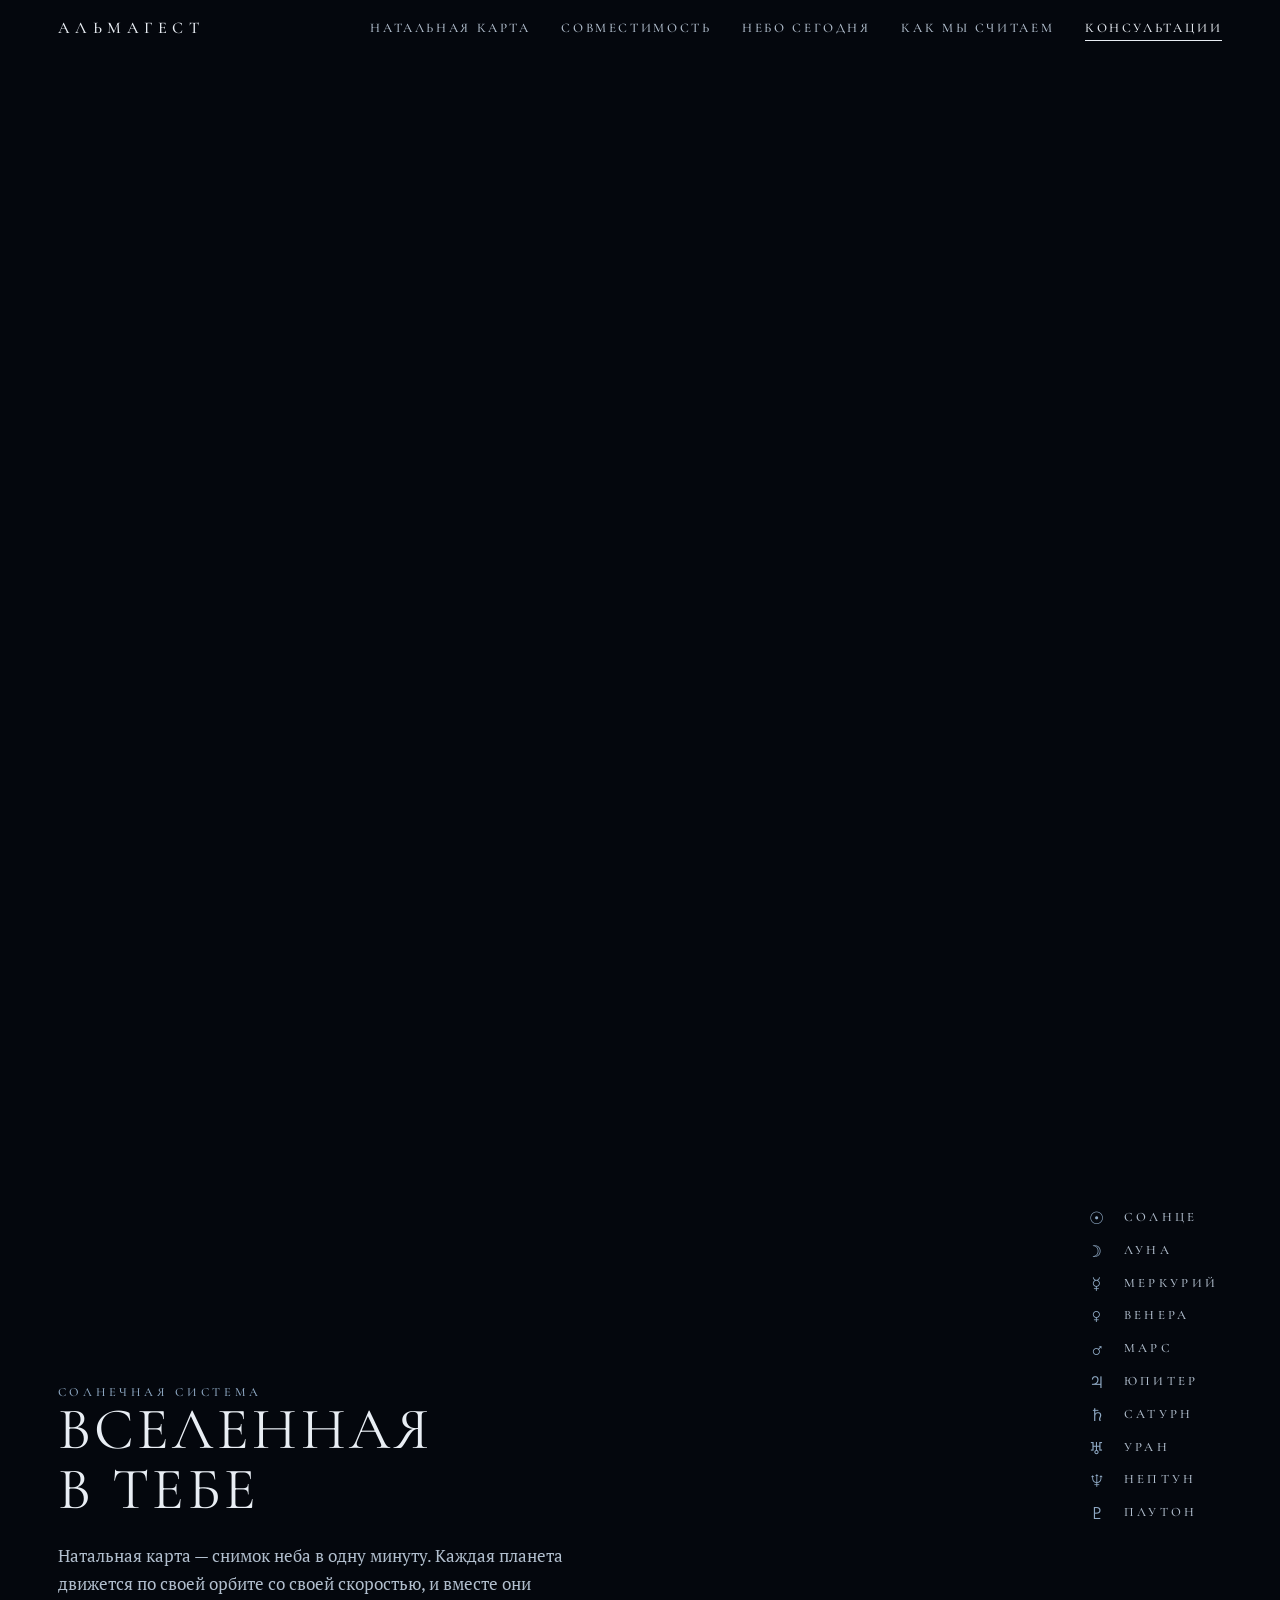
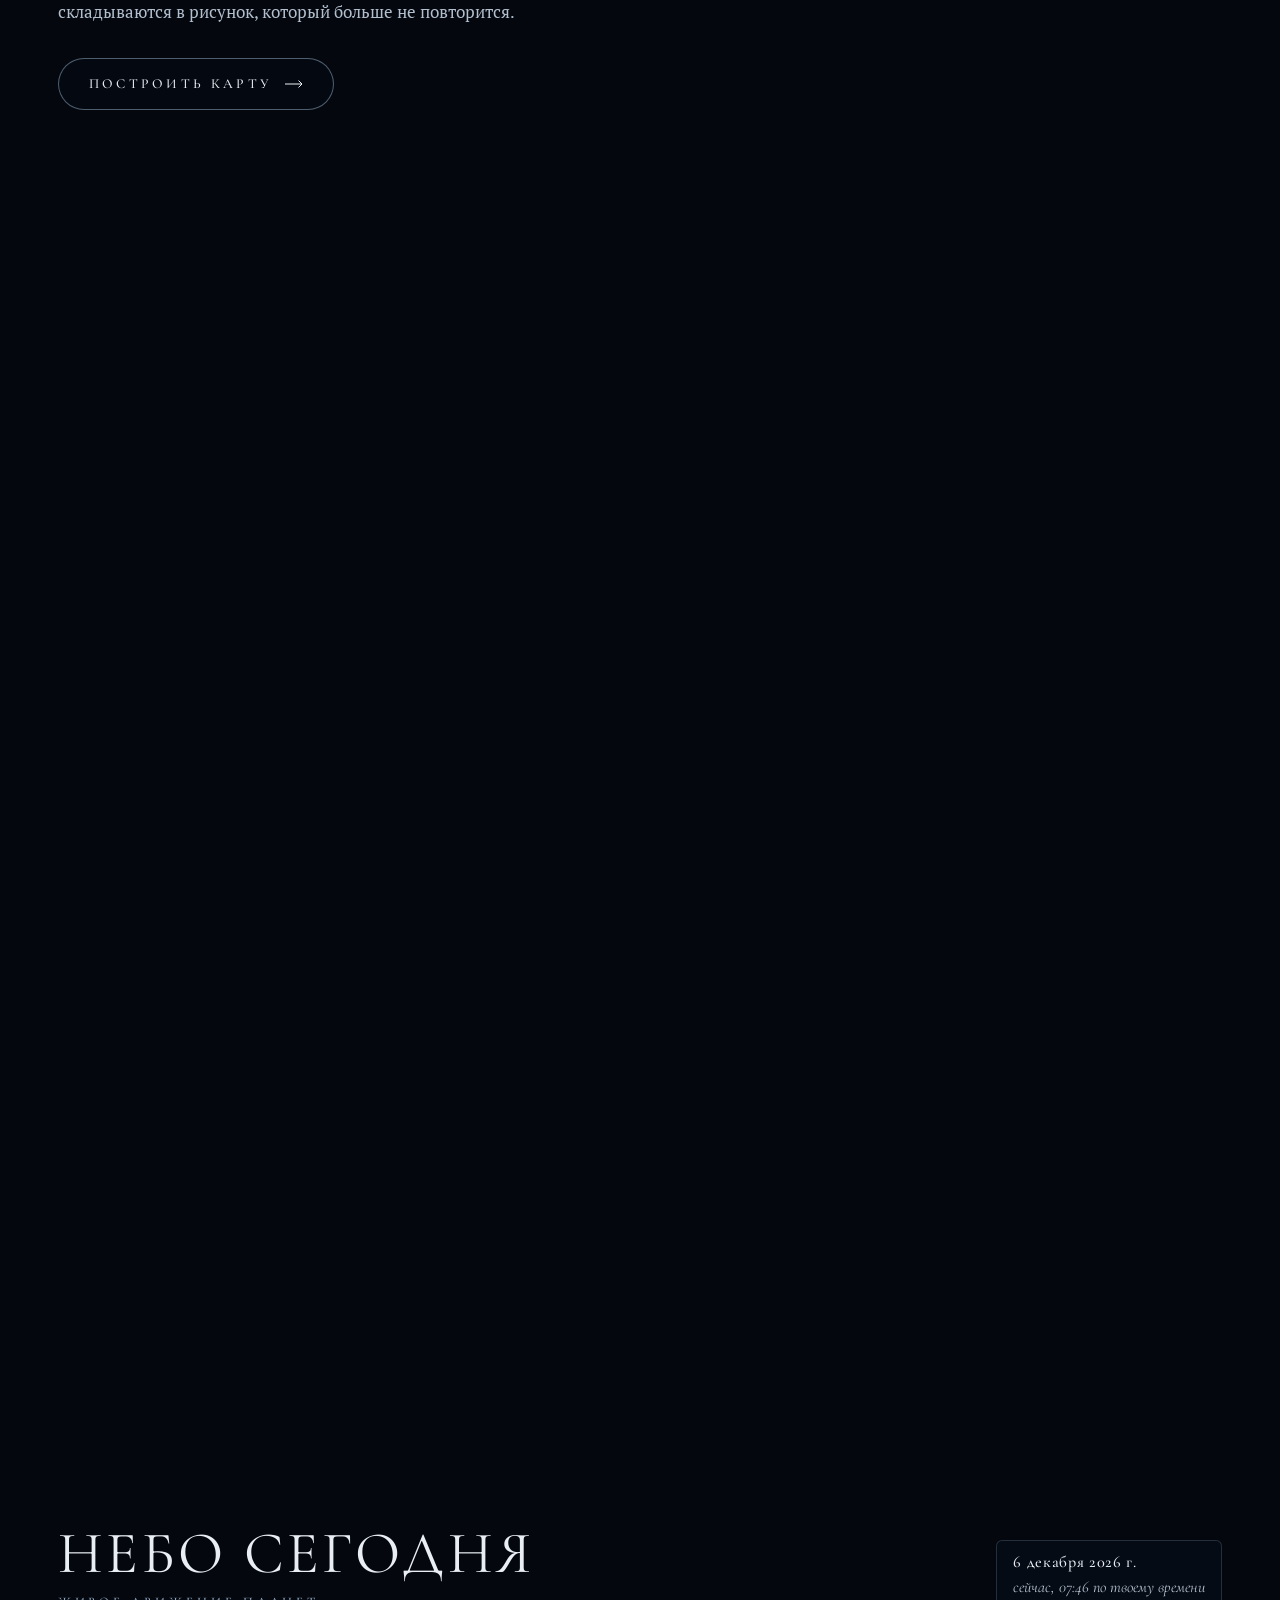
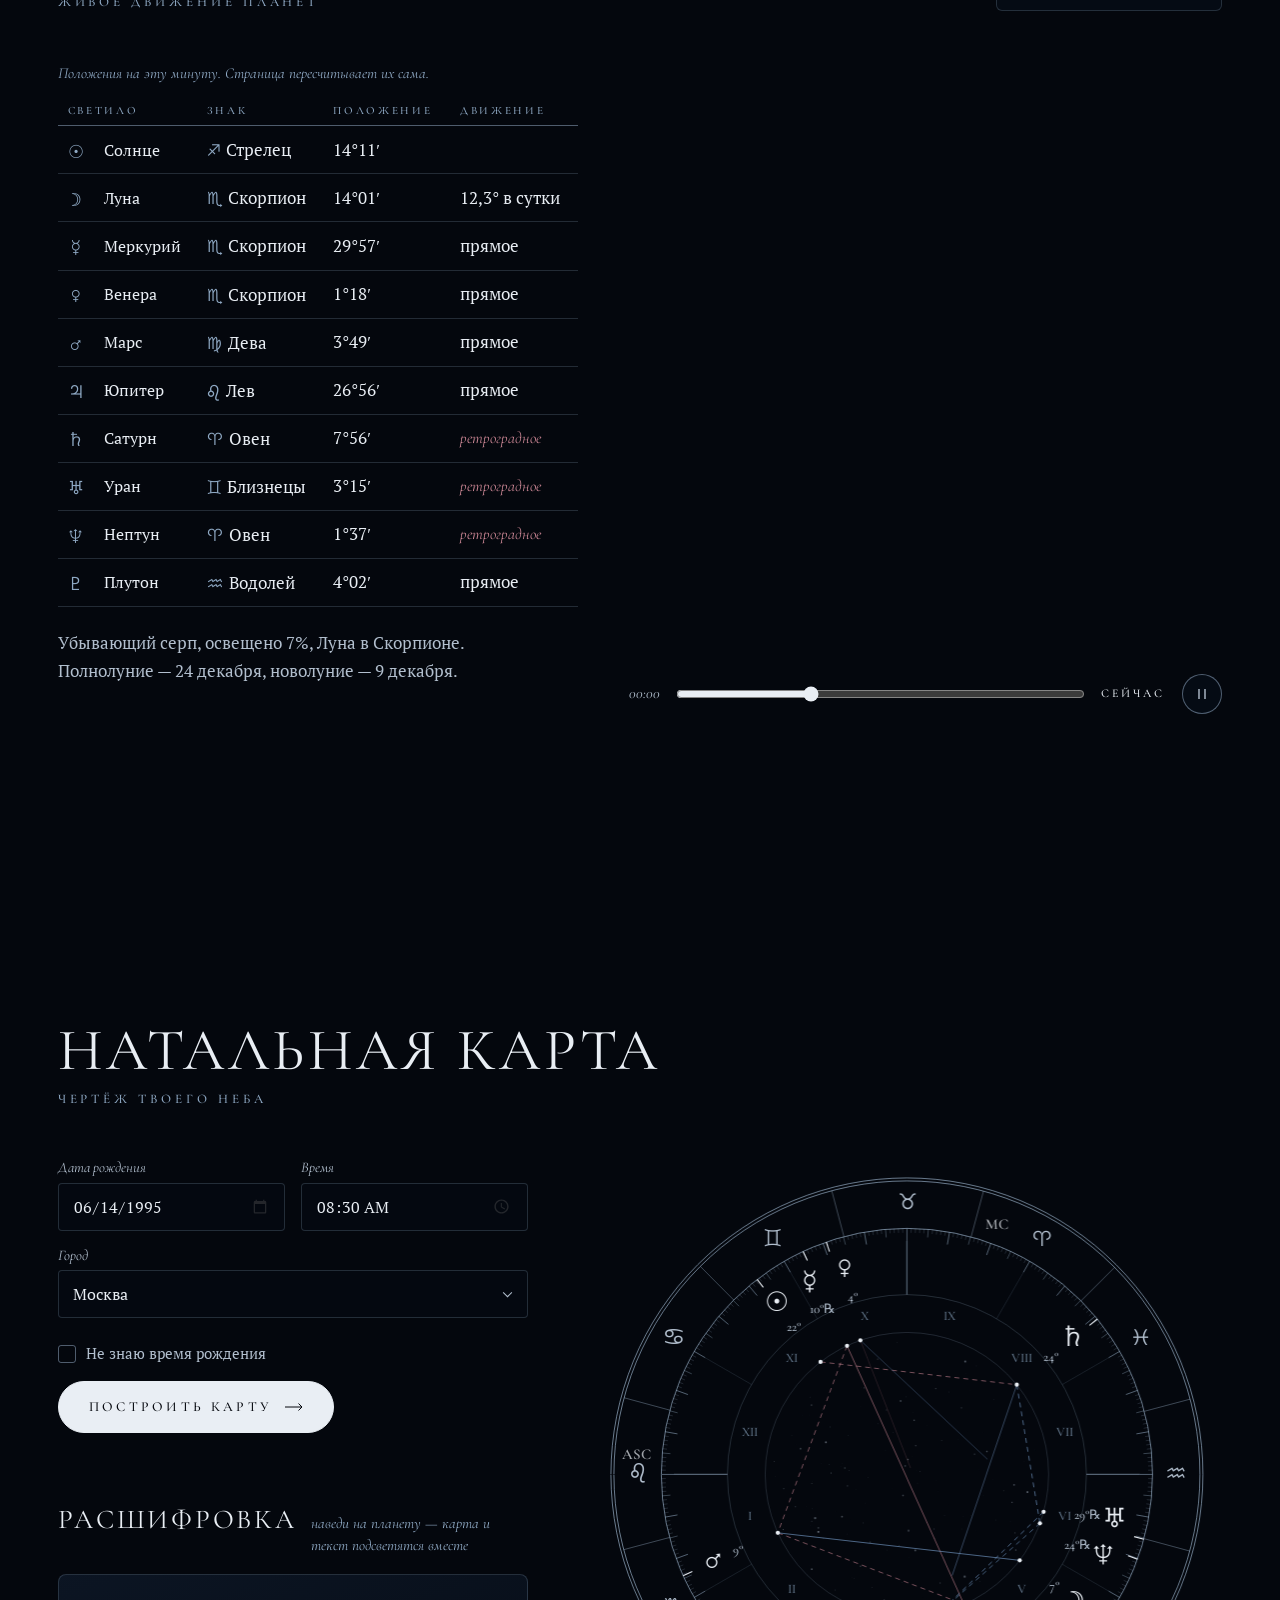
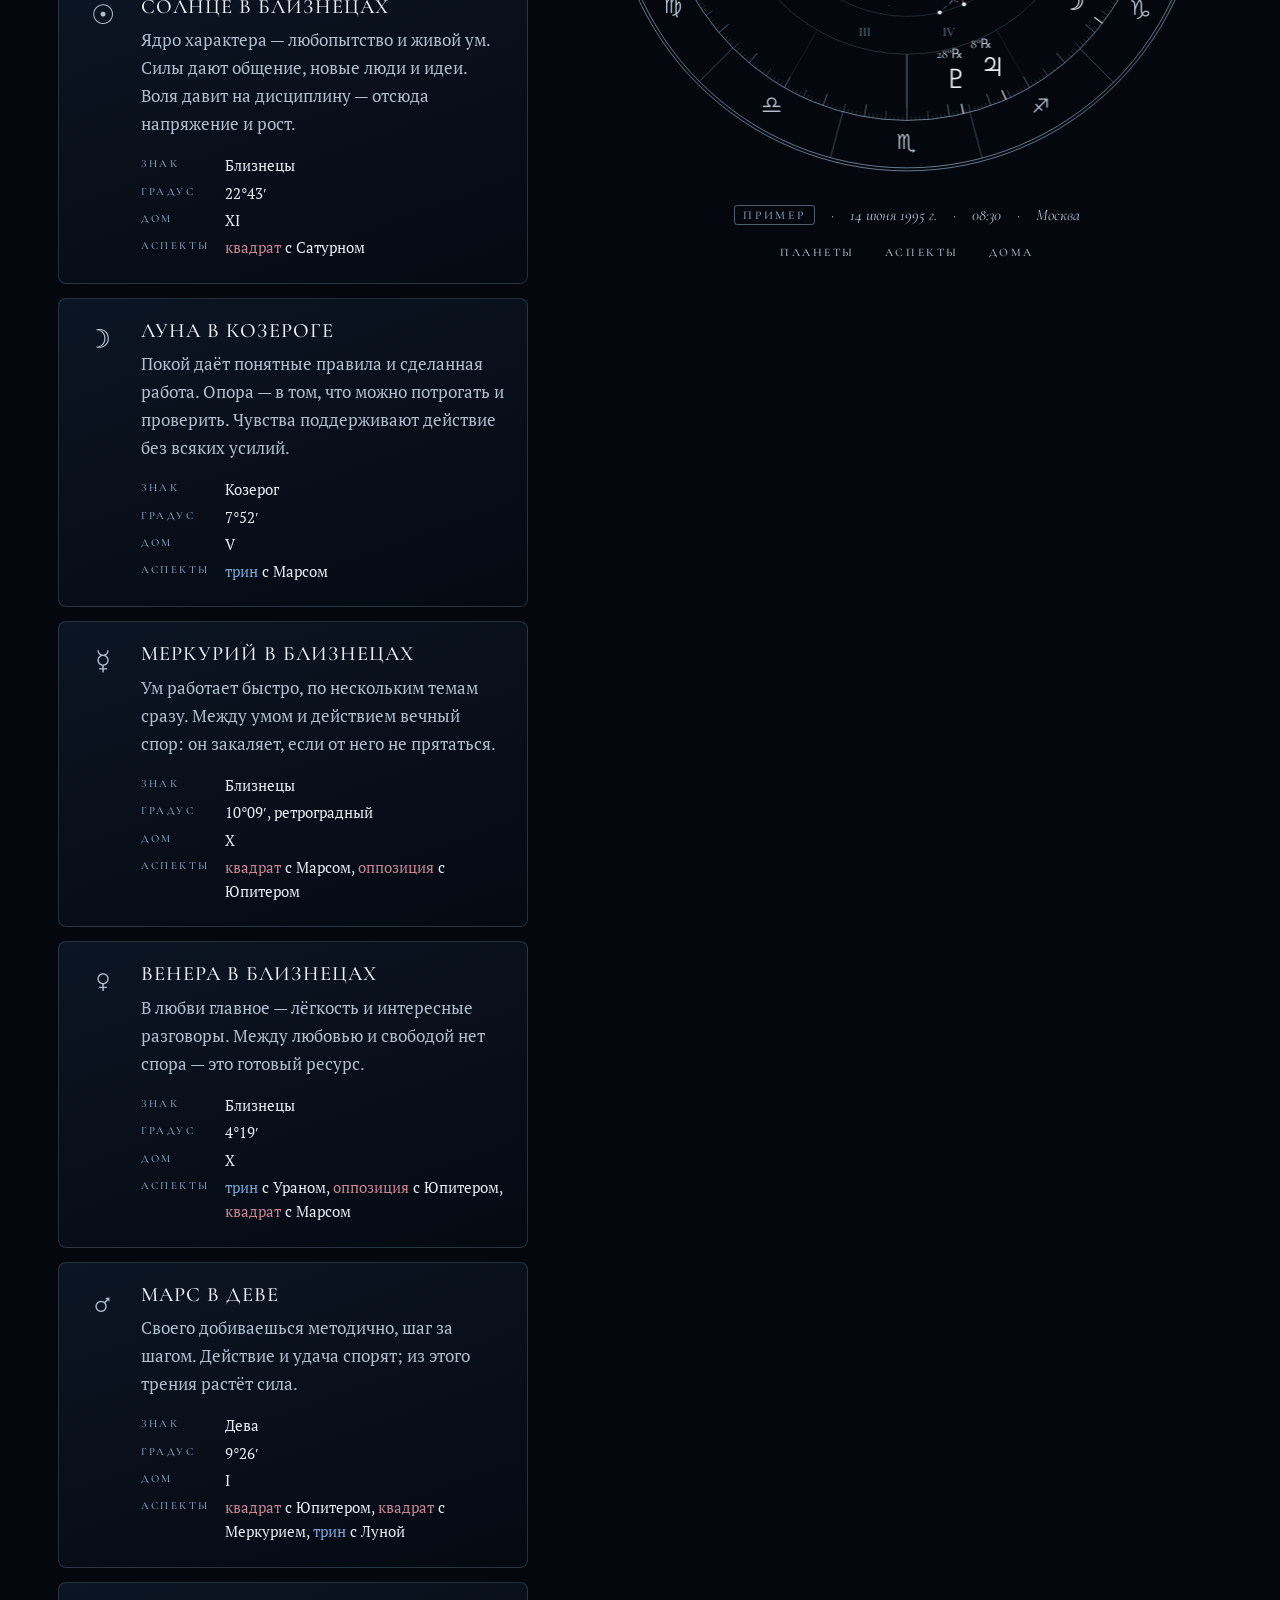
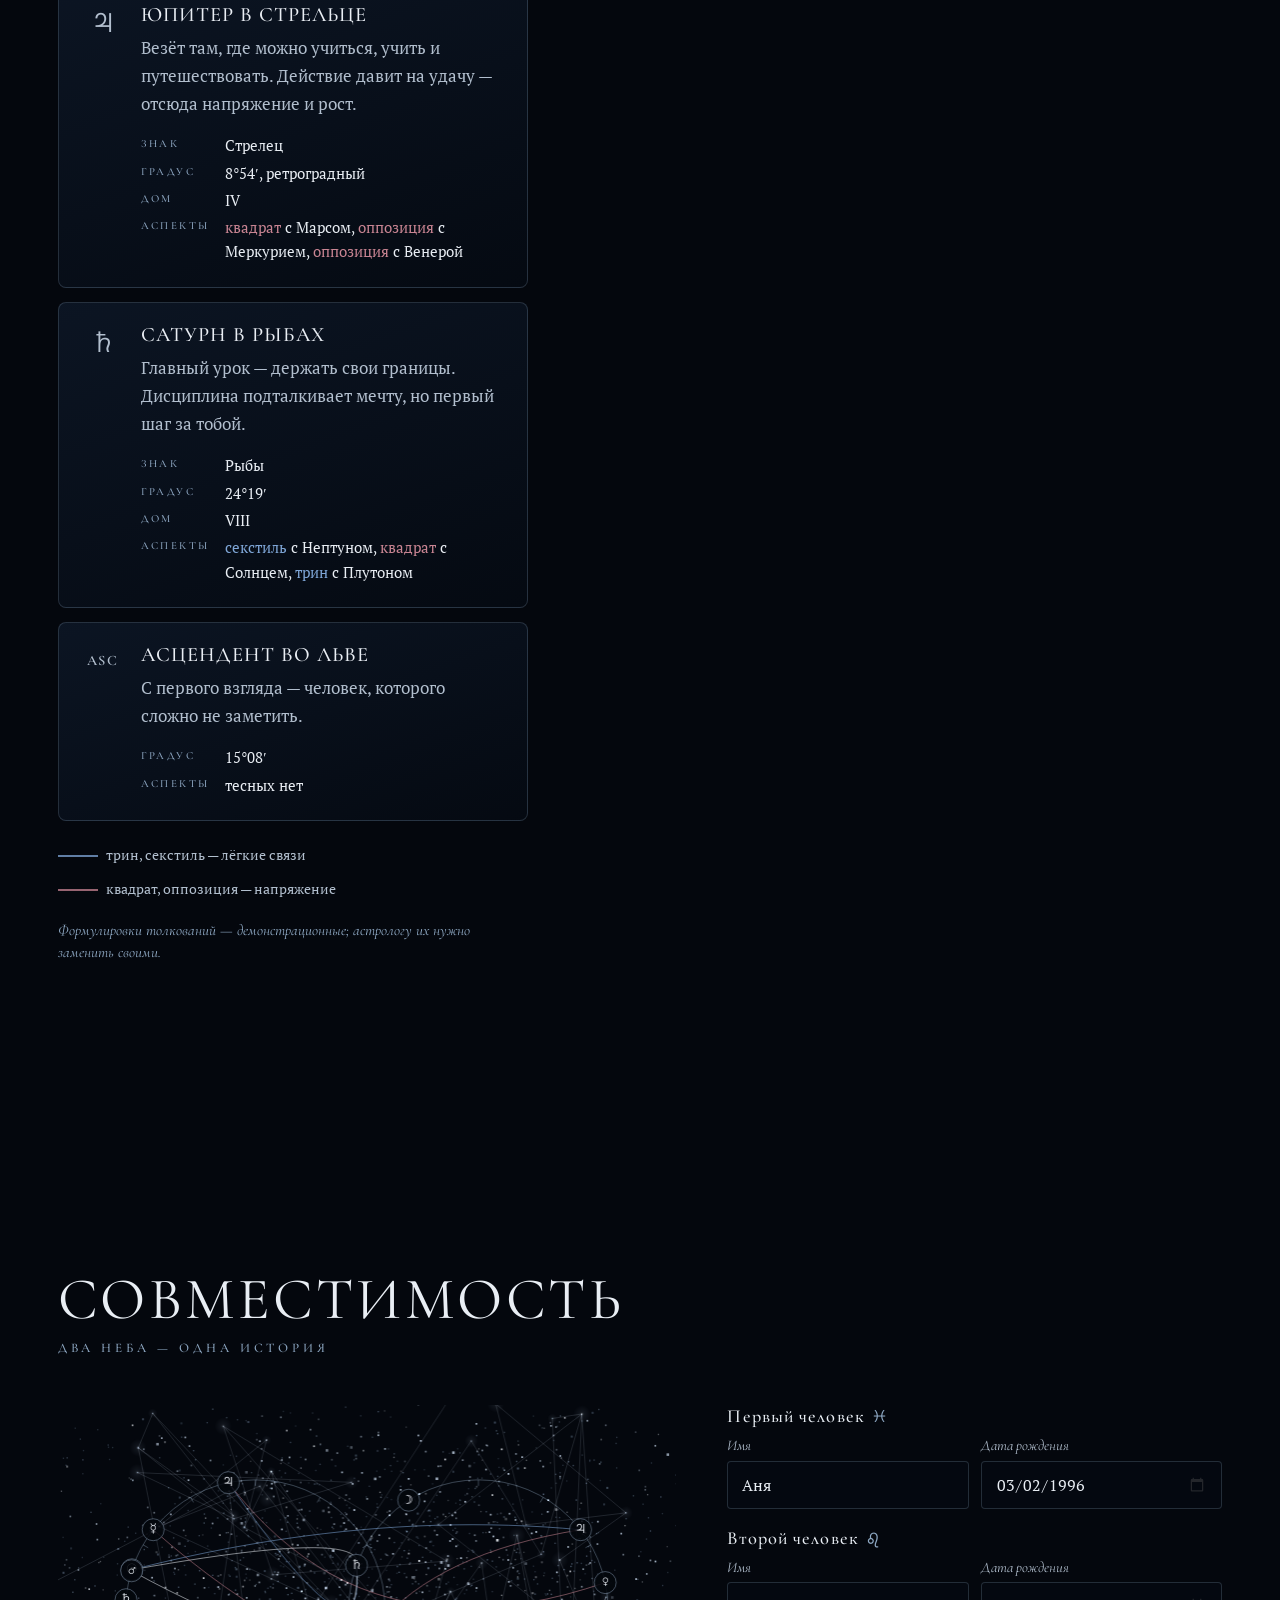
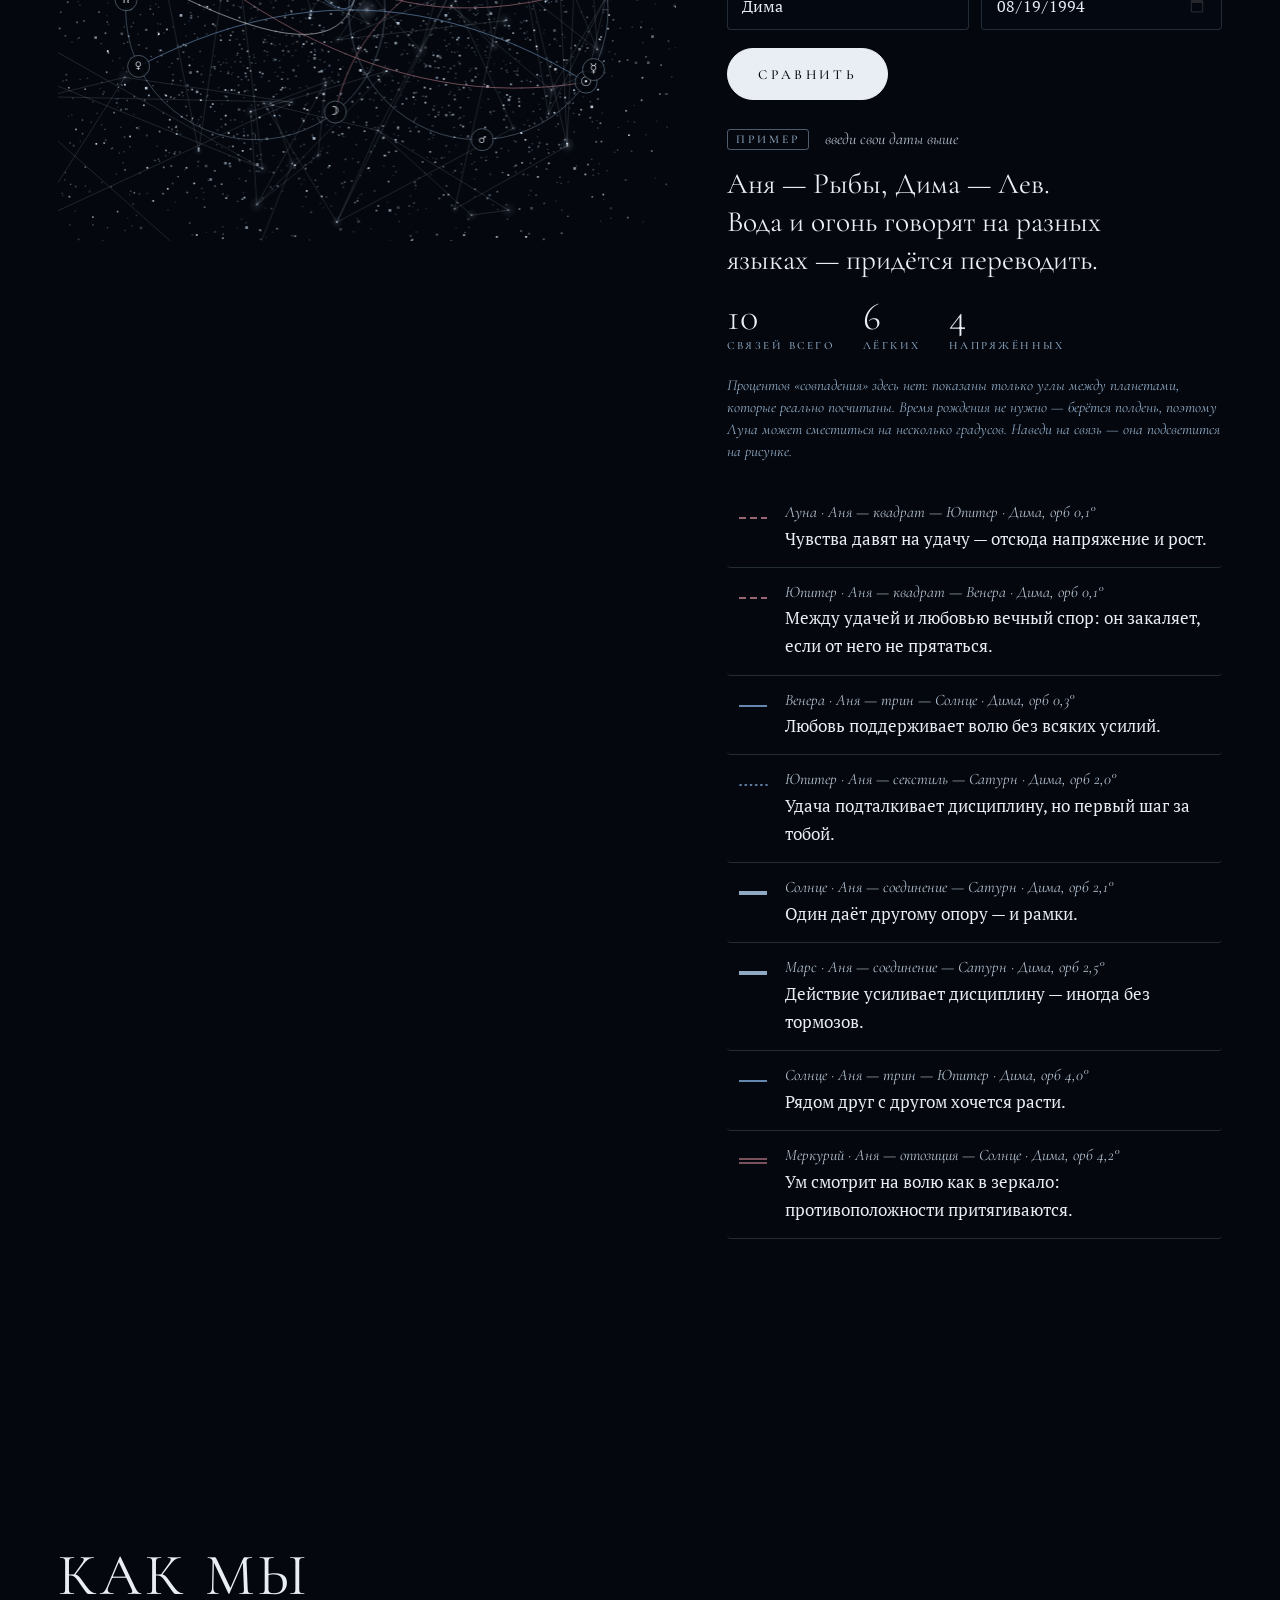
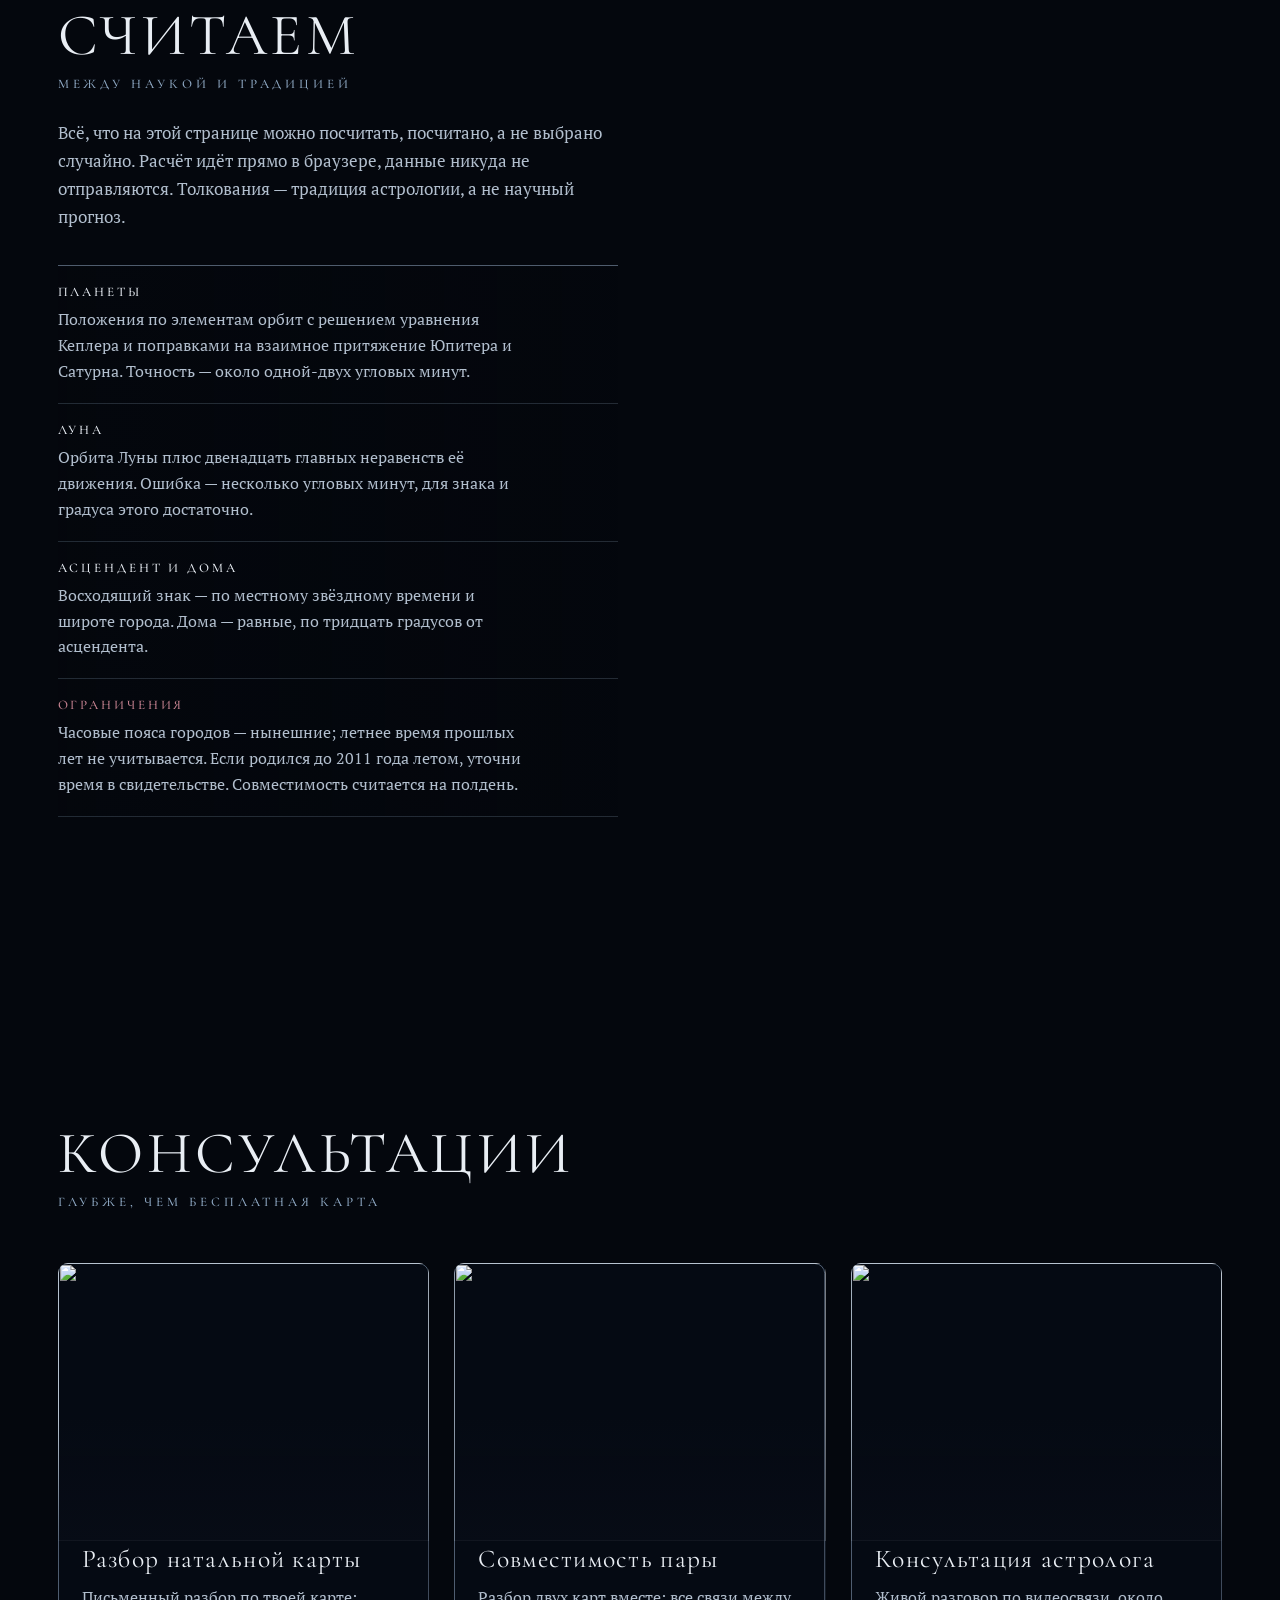
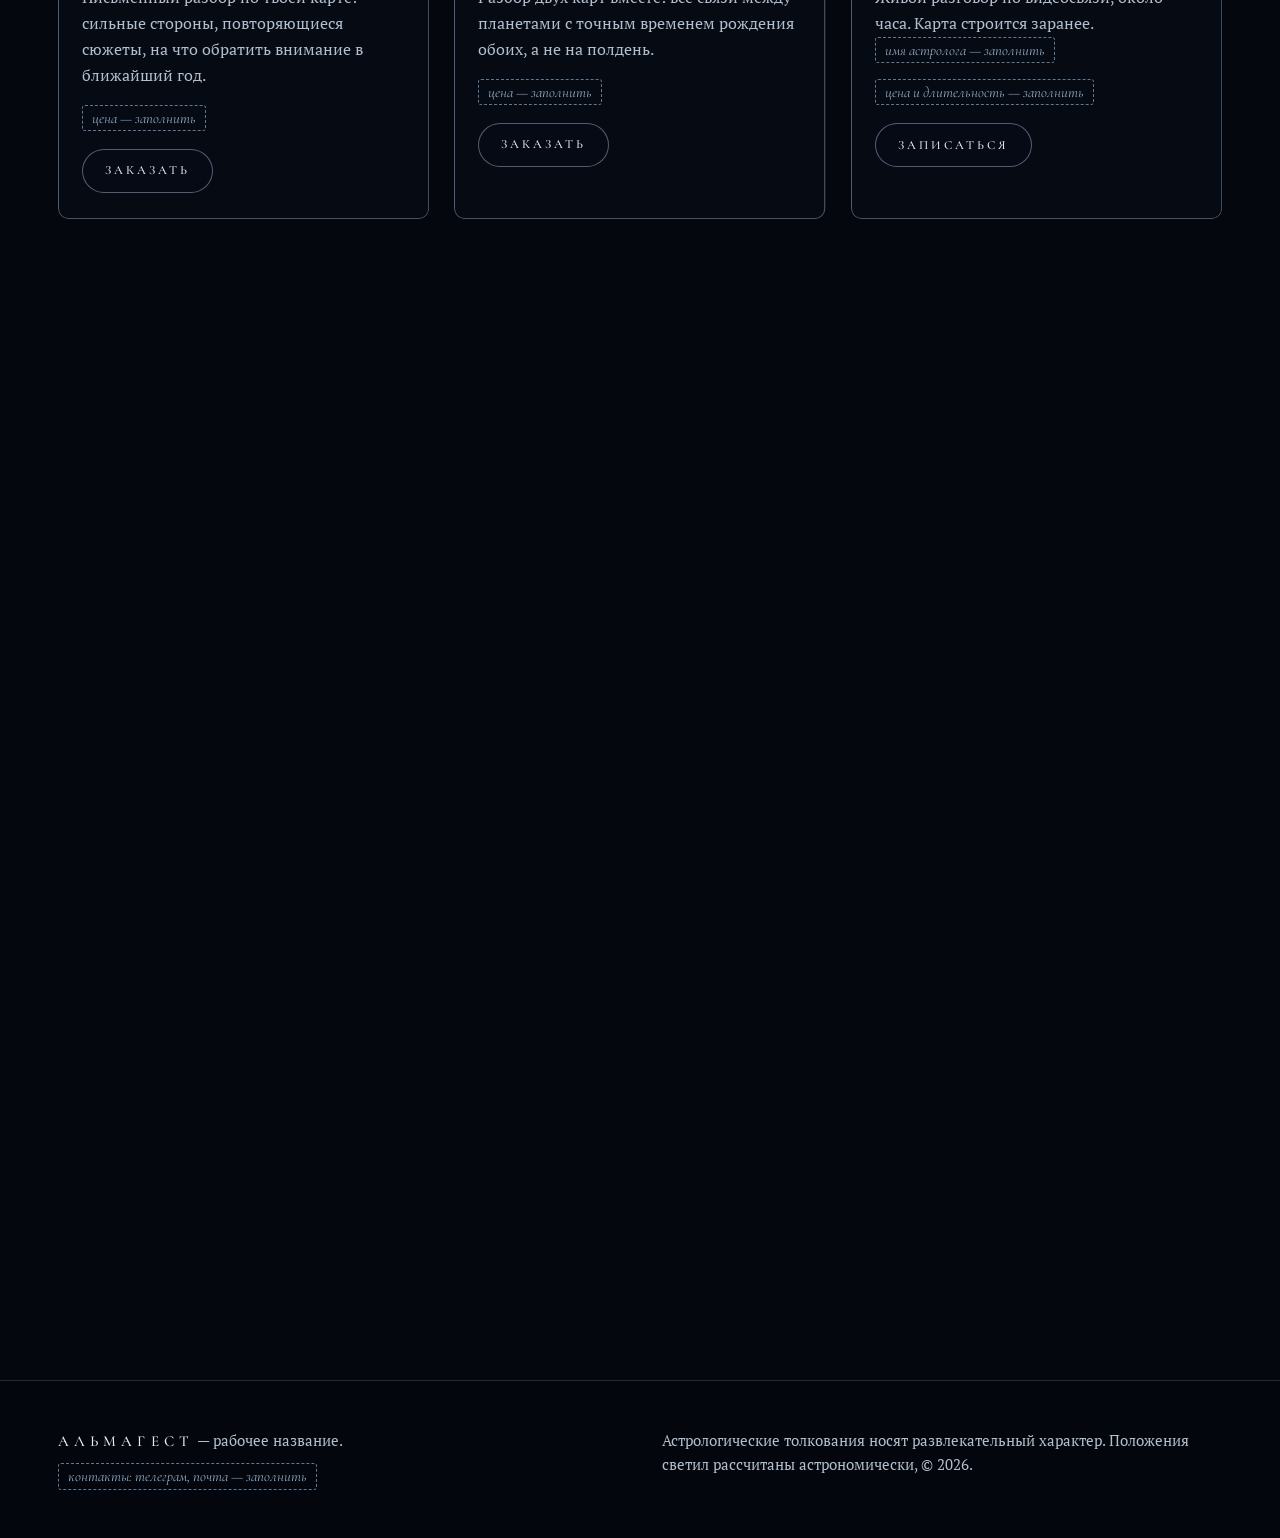
==== commit 1a77060b: "Правки по замечаниям: живой круг карты, новый глобус и астролябия, совместимость, без параллакса" ====
--- a/src/page.html
+++ b/src/page.html
@@ -223,7 +223,8 @@
 .card dd { margin: 0; color: var(--moon); }
 .cards.focus .card { opacity: .34; filter: saturate(.6); }
 .cards.focus .card.hl { opacity: 1; filter: none; border-color: var(--line-strong); transform: translateX(4px); }
-.cards .card.hl::before { opacity: 1; }
+.cards .card.hl::before, .cards .card.auto::before { opacity: 1; }
+.cards .card.auto { border-color: var(--line-strong); }
 .js .cards .card { opacity: 0; transform: translateY(8px); }
 .js .cards.built .card { opacity: 1; transform: none; transition-delay: calc(var(--i) * 70ms); }
 .js .cards.built.focus .card { transition-delay: 0s; }
@@ -235,14 +236,15 @@
 .connector circle { fill: var(--moon); }
 
 /* ——— 06 совместимость ——— */
-.pair-stage { position: relative; margin-top: clamp(28px, 4vw, 48px); }
-.pair-canvas { position: relative; width: 100%; aspect-ratio: 16 / 7.4; min-height: 340px; }
+.pair-grid { display: grid; grid-template-columns: minmax(0, 1.25fr) minmax(0, 1fr); gap: clamp(24px, 4vw, 64px); align-items: start; margin-top: clamp(28px, 4vw, 48px); }
+.pair-visual { position: sticky; top: 84px; }
+.pair-canvas { position: relative; width: 100%; aspect-ratio: 1.42; max-height: calc(100svh - 120px); }
 .pair-canvas canvas { position: absolute; inset: 0; width: 100%; height: 100%; }
-.pair-form { display: grid; grid-template-columns: minmax(0, 1fr) auto minmax(0, 1fr); gap: 18px clamp(18px, 4vw, 60px); align-items: end; margin-top: -10px; position: relative; }
+.pair-form { display: grid; gap: 18px; }
 .pair-form fieldset { border: 0; margin: 0; padding: 0; display: grid; grid-template-columns: 1fr 1fr; gap: 12px; min-width: 0; }
 .pair-form legend { padding: 0; margin-bottom: 10px; font: 500 1.15rem/1.2 var(--f-display); letter-spacing: .06em; }
 .pair-form .sign { font: 400 1rem/1 var(--f-sym); color: var(--steel); margin-left: 8px; }
-.pair-result { display: grid; grid-template-columns: minmax(0, 1fr) minmax(0, 1.2fr); gap: clamp(24px, 4vw, 64px); margin-top: clamp(40px, 5vw, 64px); align-items: start; }
+.pair-form .btn { justify-self: start; }
 .verdict { margin: 0 0 18px; font: 400 clamp(1.35rem, 2.3vw, 1.9rem)/1.3 var(--f-display); text-wrap: balance; }
 .counts { display: flex; gap: 28px; flex-wrap: wrap; margin: 0; padding: 0; list-style: none; }
 .counts li { display: grid; gap: 2px; }
@@ -305,7 +307,8 @@
 footer .brand-f { font: 500 .95rem/1 var(--f-display); letter-spacing: .34em; text-transform: uppercase; color: var(--moon); }
 
 /* ——— адаптив ——— */
-.chart-grid > *, .now-grid > *, .pair-result > * { min-width: 0; }
+.chart-grid > *, .now-grid > *, .pair-grid > * { min-width: 0; }
+[hidden] { display: none !important; }
 @media (max-width: 1080px) {
   .nav { display: none; }
   .burger { display: block; }
@@ -313,7 +316,8 @@
   .offers .offer:last-child { grid-column: 1 / -1; }
 }
 @media (max-width: 960px) {
-  .now-grid, .chart-grid, .pair-result { grid-template-columns: minmax(0, 1fr); }
+  .now-grid, .chart-grid, .pair-grid { grid-template-columns: minmax(0, 1fr); }
+  .pair-visual { position: relative; top: 0; }
   .now-grid .globe { order: -1; max-width: 520px; }
   .wheel-col { position: relative; top: 0; order: -1; }
   .universe .stage { grid-template-columns: 1fr; align-content: end; }
@@ -328,9 +332,8 @@
   .hero-foot { bottom: 18px; }
   .scroll-cue { display: none; }
   .birth .coords { grid-template-columns: 1fr 1fr; }
-  .pair-canvas { aspect-ratio: 4 / 3.4; min-height: 0; }
-  .pair-form { grid-template-columns: 1fr; margin-top: 10px; }
-  .pair-form .vs { display: none; }
+  .pair-canvas { aspect-ratio: 4 / 3.4; }
+  .pair-form .btn { justify-self: stretch; }
   .offers { grid-template-columns: 1fr; }
   .timebar { grid-template-columns: 1fr auto auto; }
   section.method-sec { padding-top: 470px; align-items: start; }
@@ -468,28 +471,28 @@
   <section class="scene pair" id="pair" aria-labelledby="pairH">
     <h2 class="h2" id="pairH">Совместимость</h2>
     <p class="sub">два неба — одна история</p>
-    <div class="pair-stage">
-      <div class="pair-canvas"><canvas id="pairCanvas" role="img" aria-label="Два звёздных силуэта; после сравнения между ними проложены рассчитанные связи планет"></canvas></div>
-      <form class="pair-form" id="pairForm" novalidate>
-        <fieldset><legend>Первый человек<span class="sign sym" id="signA"></span></legend>
-          <div class="field"><label for="aName">Имя</label><input id="aName" type="text" value="Аня" maxlength="24" autocomplete="off"></div>
-          <div class="field"><label for="aDate">Дата рождения</label><input id="aDate" type="date" value="1996-03-02" min="1900-01-01" max="2099-12-31"></div>
-        </fieldset>
-        <button class="btn solid" type="submit">Сравнить</button>
-        <fieldset><legend>Второй человек<span class="sign sym" id="signB"></span></legend>
-          <div class="field"><label for="cName">Имя</label><input id="cName" type="text" value="Дима" maxlength="24" autocomplete="off"></div>
-          <div class="field"><label for="cDate">Дата рождения</label><input id="cDate" type="date" value="1994-08-19" min="1900-01-01" max="2099-12-31"></div>
-        </fieldset>
-      </form>
-    </div>
-    <div class="pair-result">
-      <div>
-        <p class="chart-meta" id="pairSample" style="justify-content:flex-start;margin:0 0 14px"><span class="sample">Пример</span><span>введи свои даты выше</span></p>
+    <div class="pair-grid">
+      <div class="pair-visual">
+        <div class="pair-canvas"><canvas id="pairCanvas" role="img" aria-label="Два звёздных силуэта; после сравнения между ними проложены рассчитанные связи планет"></canvas></div>
+      </div>
+      <div class="pair-side">
+        <form class="pair-form" id="pairForm" novalidate>
+          <fieldset><legend>Первый человек<span class="sign sym" id="signA"></span></legend>
+            <div class="field"><label for="aName">Имя</label><input id="aName" type="text" value="Аня" maxlength="24" autocomplete="off"></div>
+            <div class="field"><label for="aDate">Дата рождения</label><input id="aDate" type="date" value="1996-03-02" min="1900-01-01" max="2099-12-31"></div>
+          </fieldset>
+          <fieldset><legend>Второй человек<span class="sign sym" id="signB"></span></legend>
+            <div class="field"><label for="cName">Имя</label><input id="cName" type="text" value="Дима" maxlength="24" autocomplete="off"></div>
+            <div class="field"><label for="cDate">Дата рождения</label><input id="cDate" type="date" value="1994-08-19" min="1900-01-01" max="2099-12-31"></div>
+          </fieldset>
+          <button class="btn solid" type="submit">Сравнить</button>
+        </form>
+        <p class="chart-meta" id="pairSample" style="justify-content:flex-start;margin:28px 0 14px"><span class="sample">Пример</span><span>введи свои даты выше</span></p>
         <p class="verdict" id="verdict"></p>
         <ul class="counts" aria-label="Число связей между картами"><li><b id="cntAll">0</b><span>связей всего</span></li><li><b id="cntEasy">0</b><span>лёгких</span></li><li><b id="cntHard">0</b><span>напряжённых</span></li></ul>
-        <p class="note" style="margin-top:22px">Процентов «совпадения» здесь нет: показаны только углы между планетами, которые реально посчитаны. Время рождения не нужно — берётся полдень, поэтому Луна может сместиться на несколько градусов.</p>
-      </div>
-      <ul class="links" id="pairReading"></ul>
+        <p class="note" style="margin:20px 0 26px">Процентов «совпадения» здесь нет: показаны только углы между планетами, которые реально посчитаны. Время рождения не нужно — берётся полдень, поэтому Луна может сместиться на несколько градусов. Наведи на связь — она подсветится на рисунке.</p>
+        <ul class="links" id="pairReading"></ul>
+      </div>
     </div>
   </section>
 
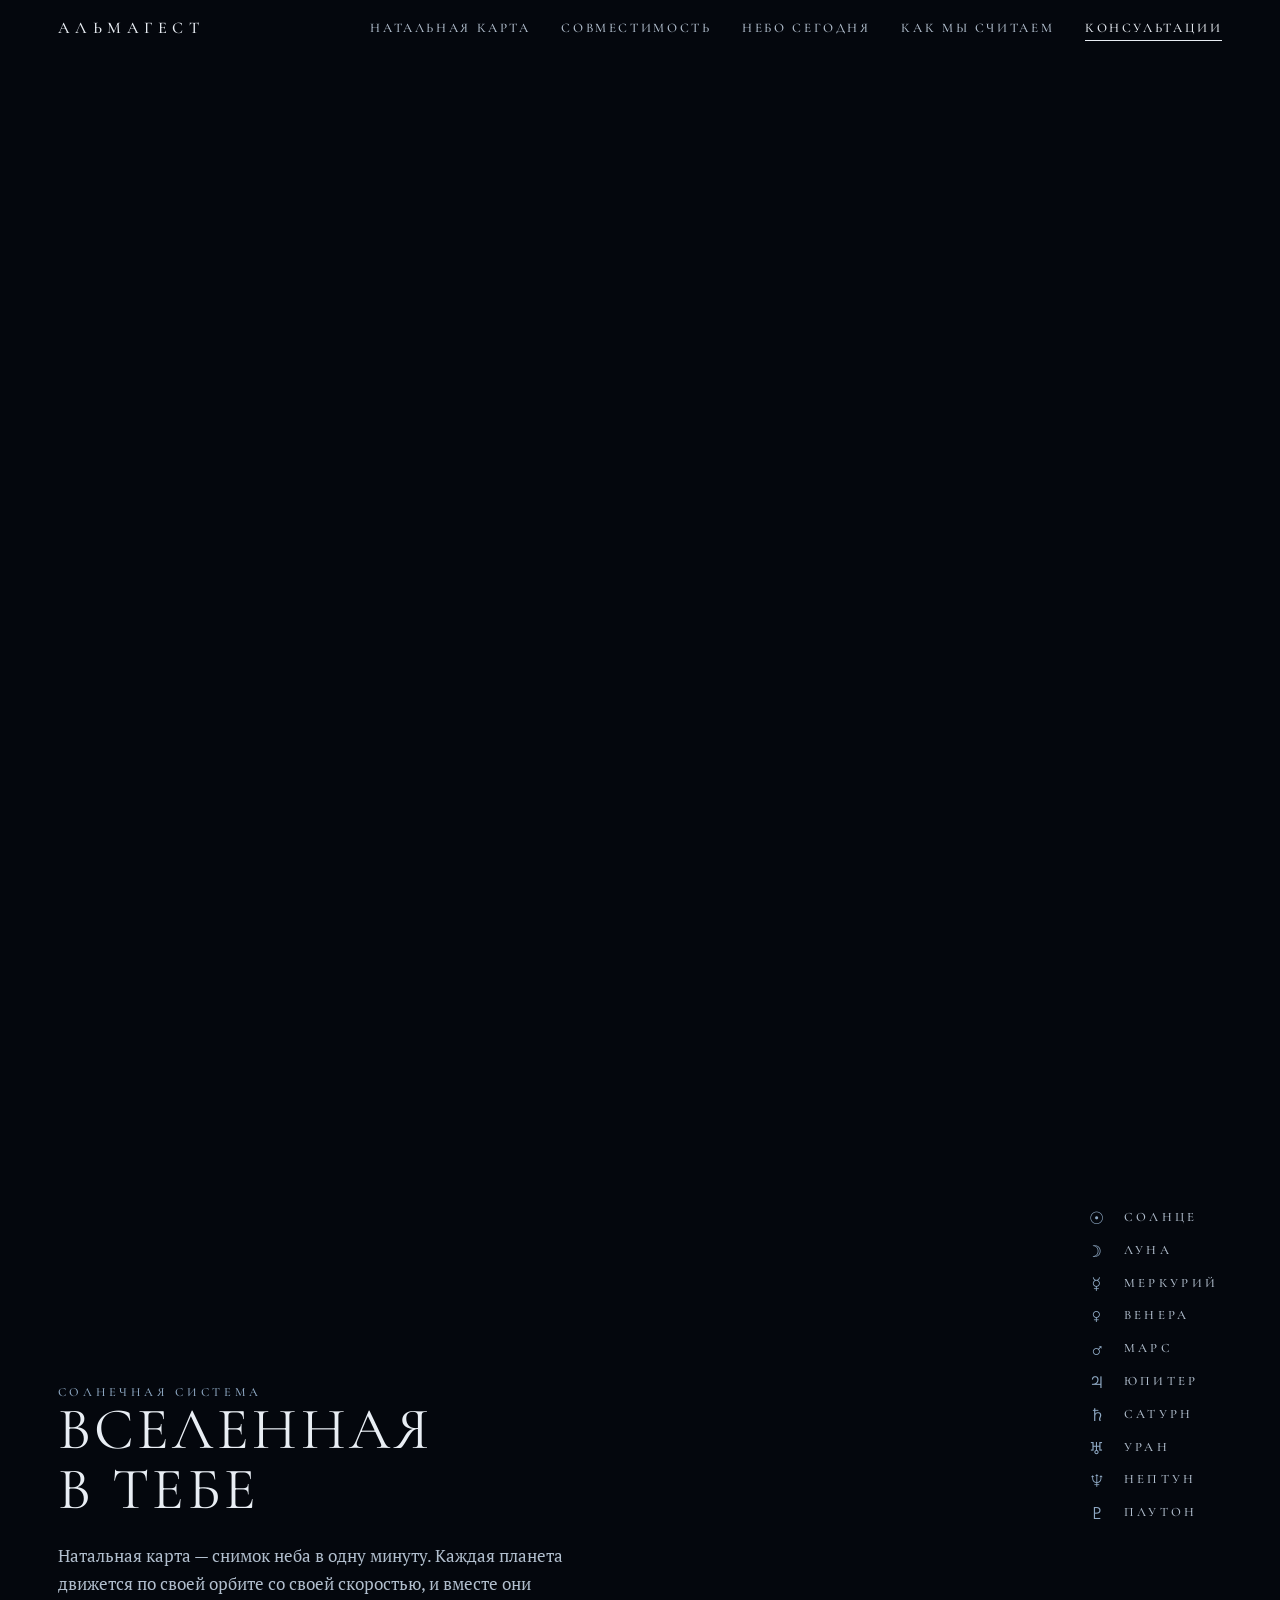
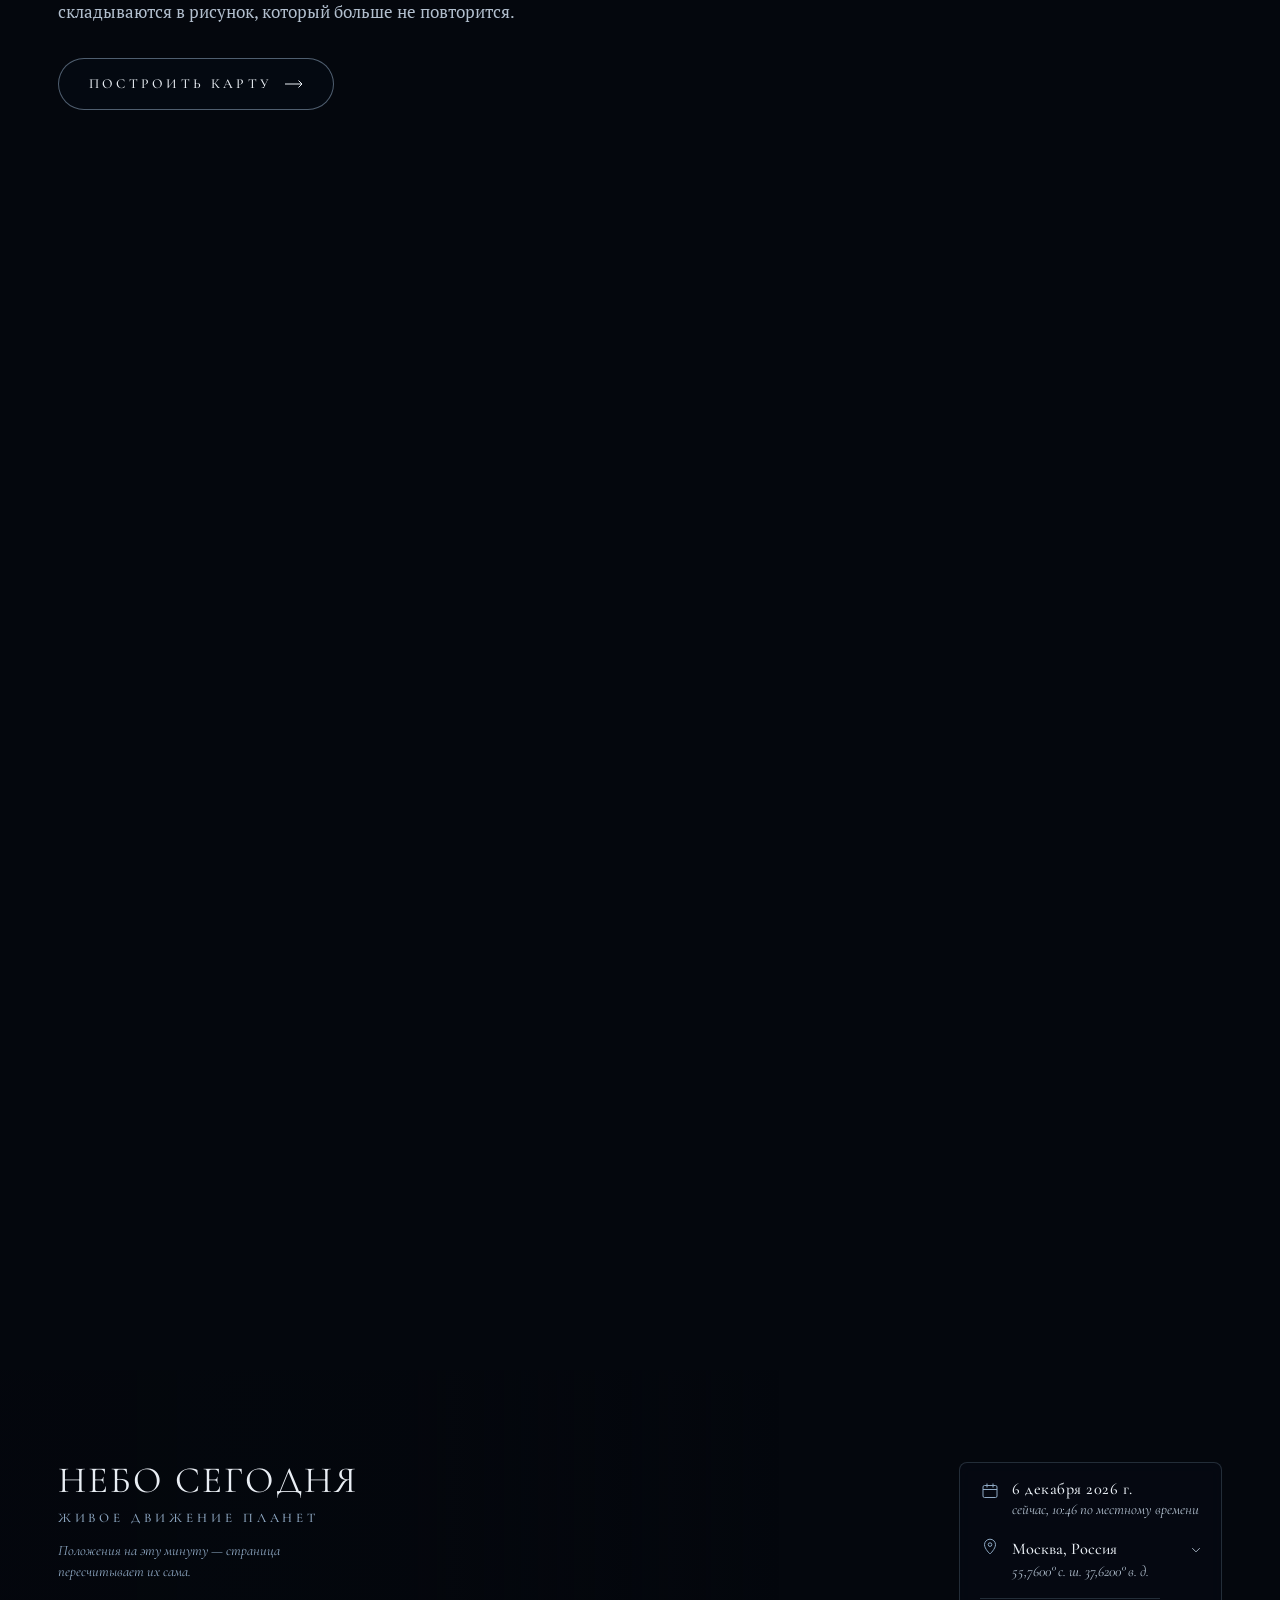
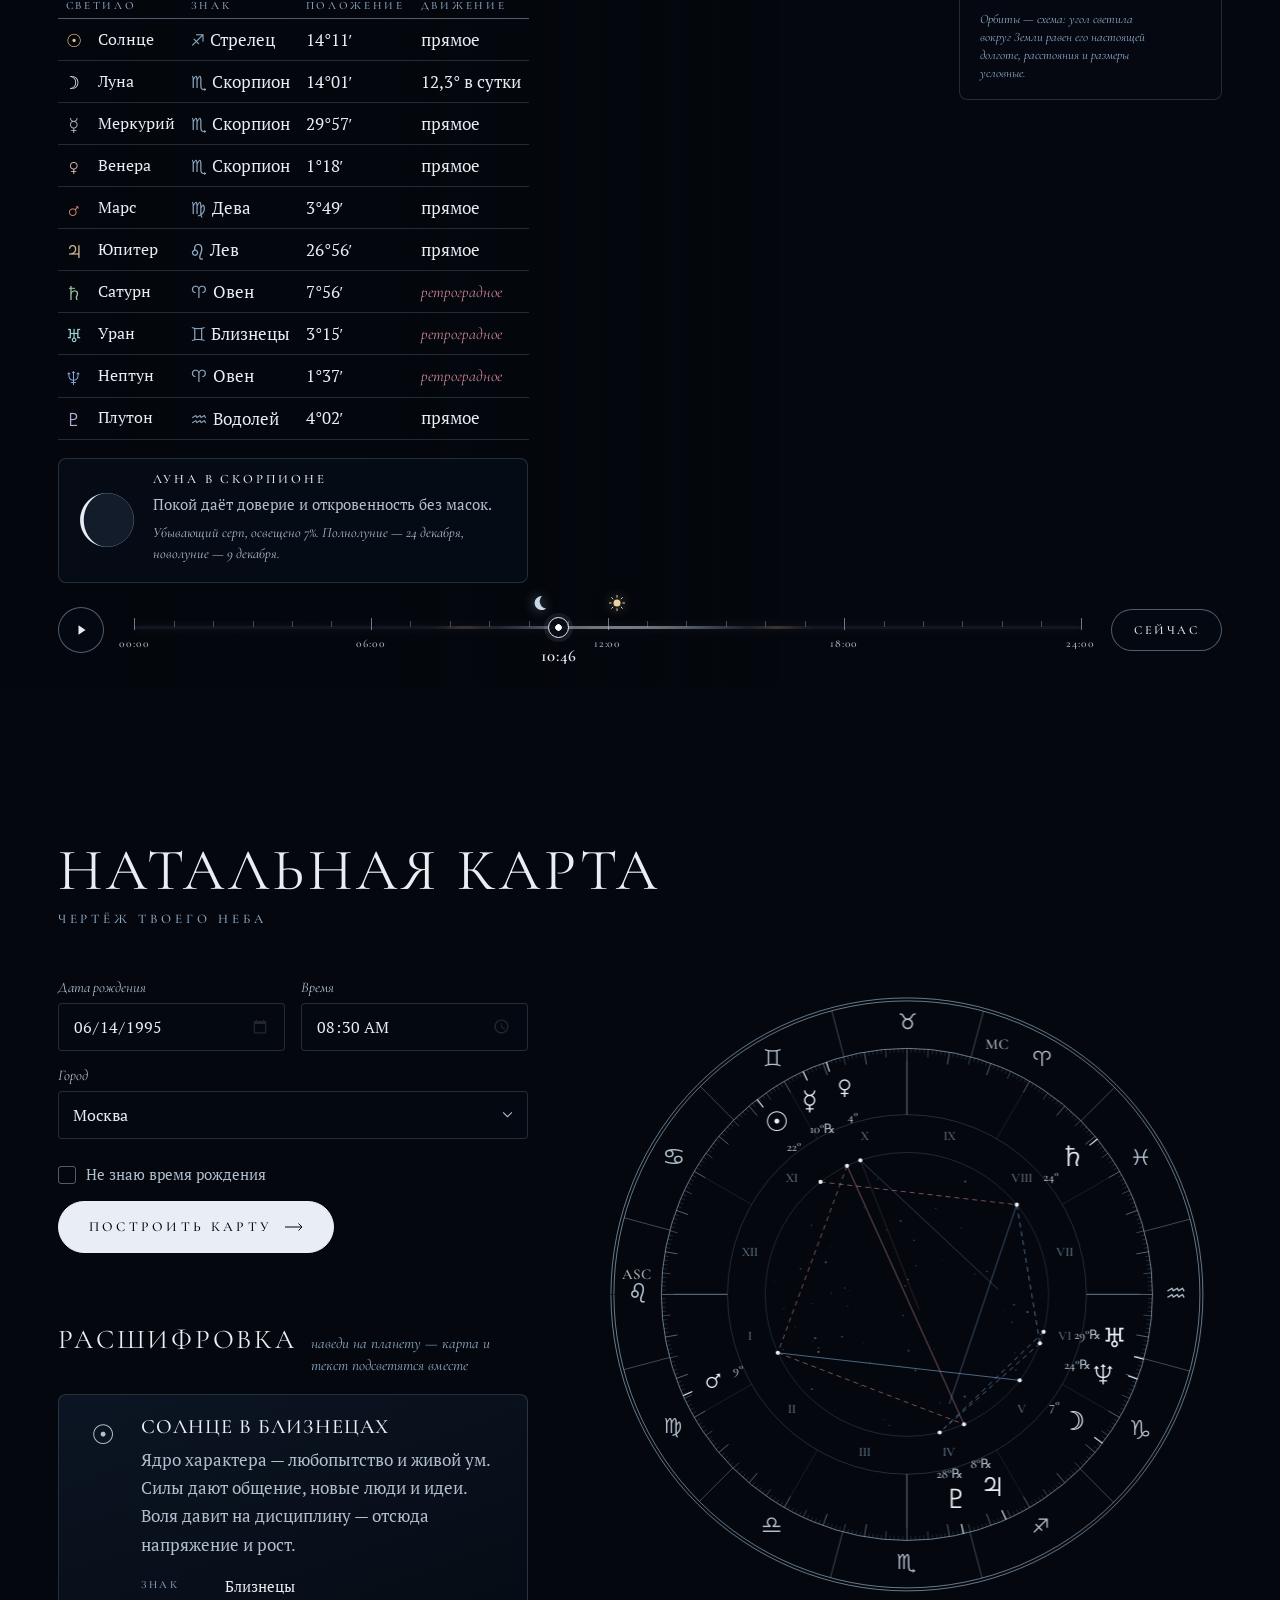
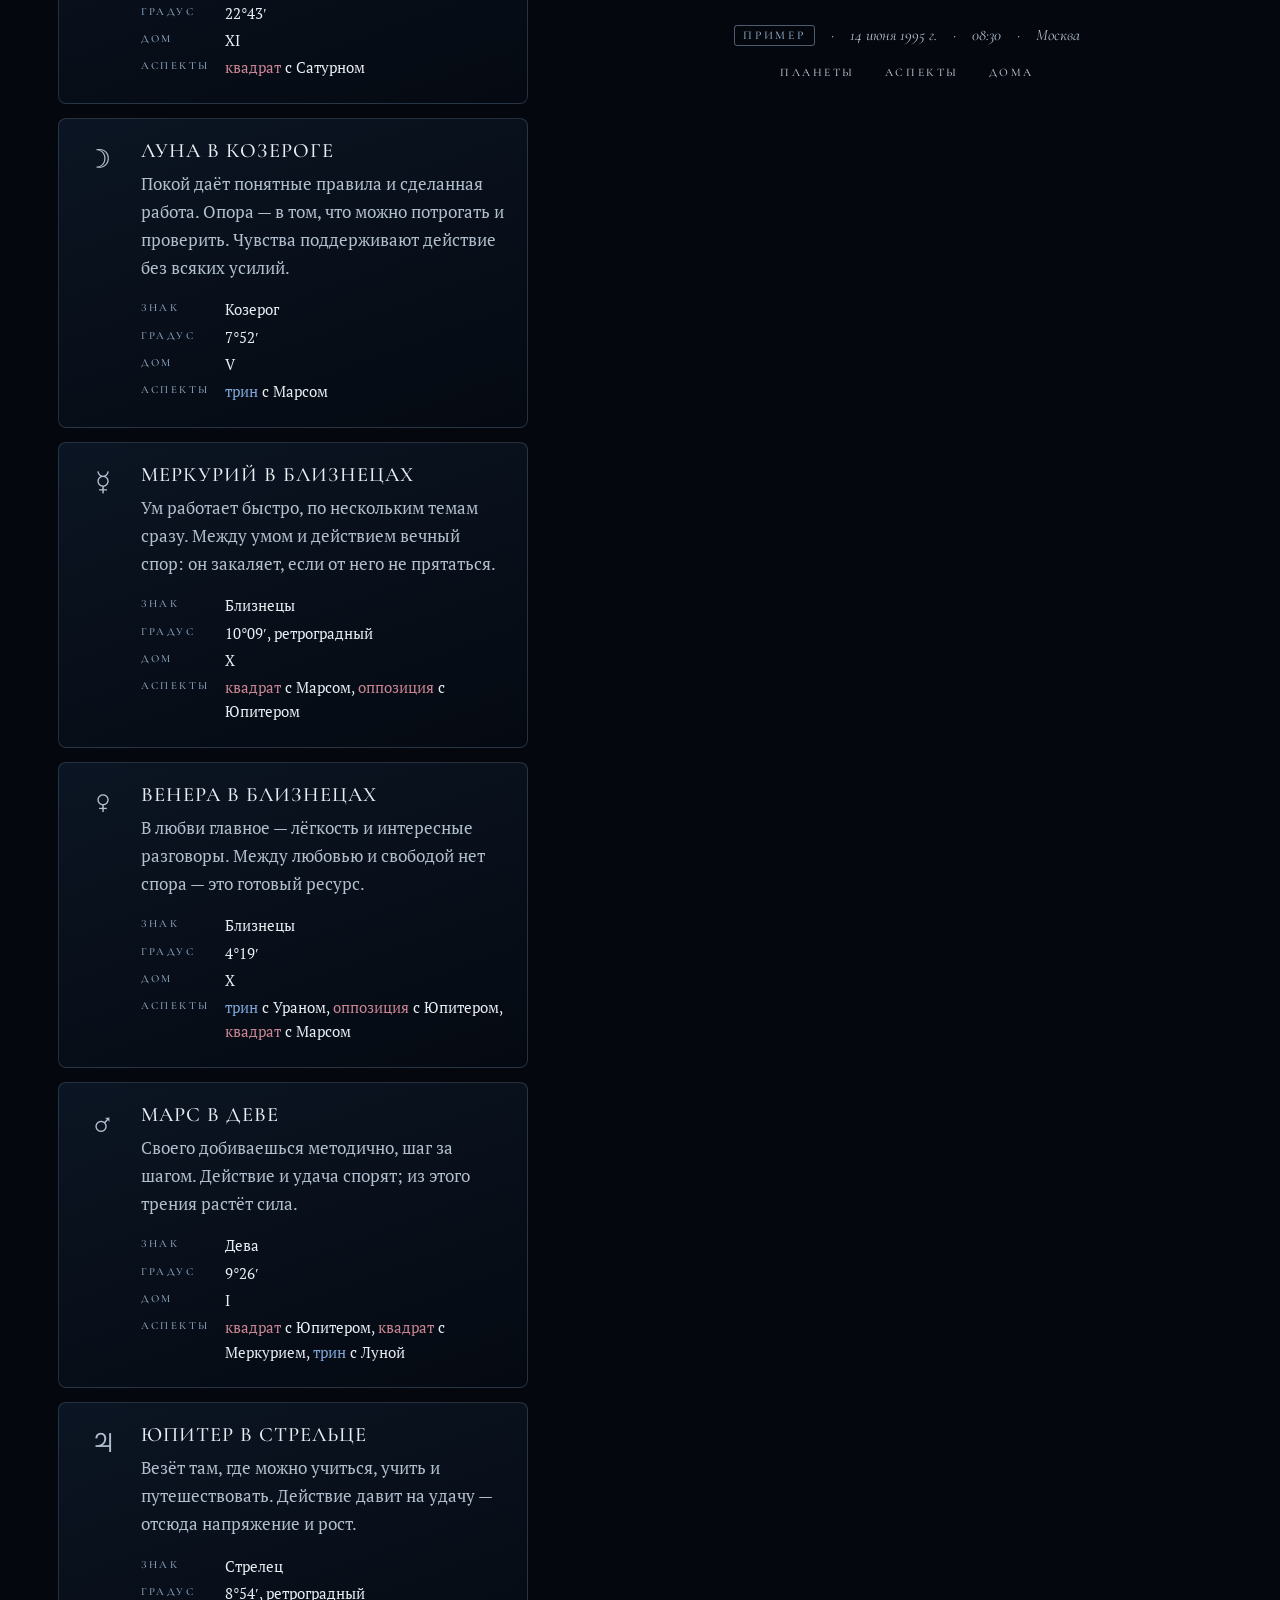
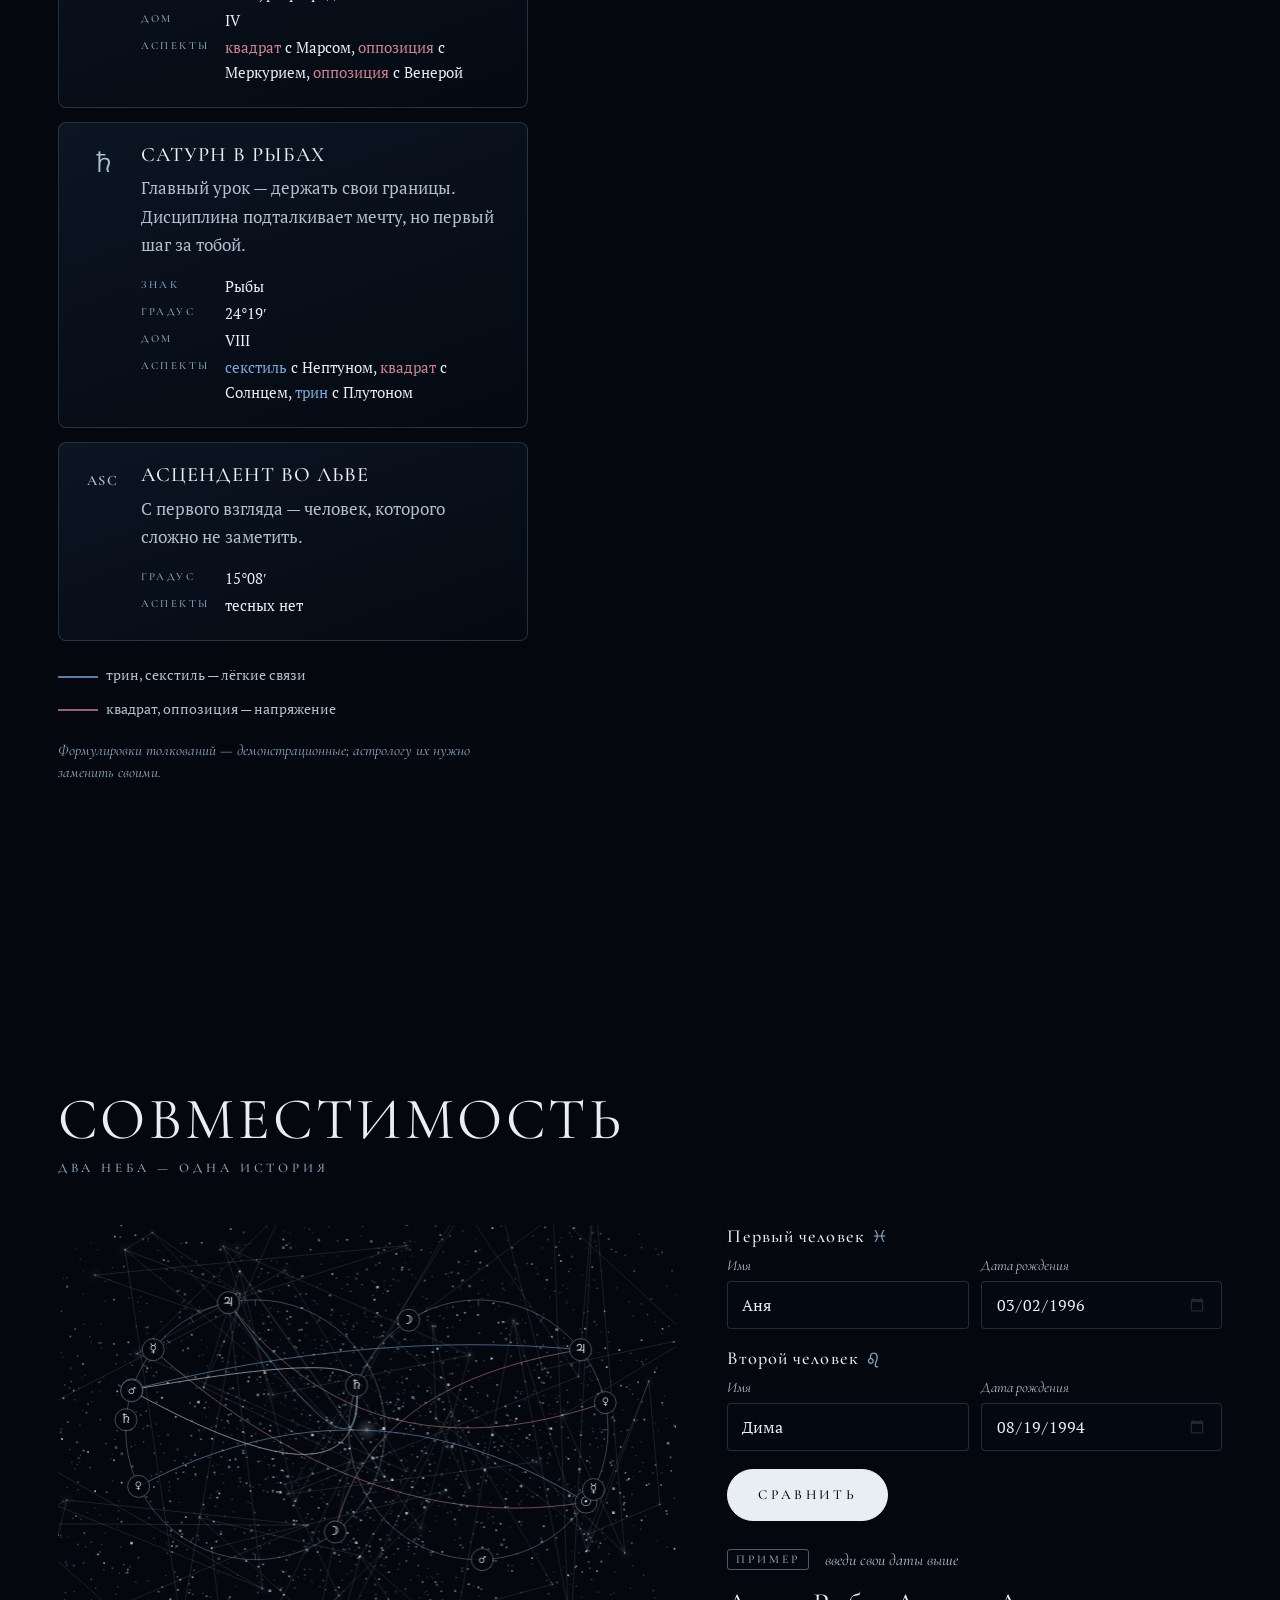
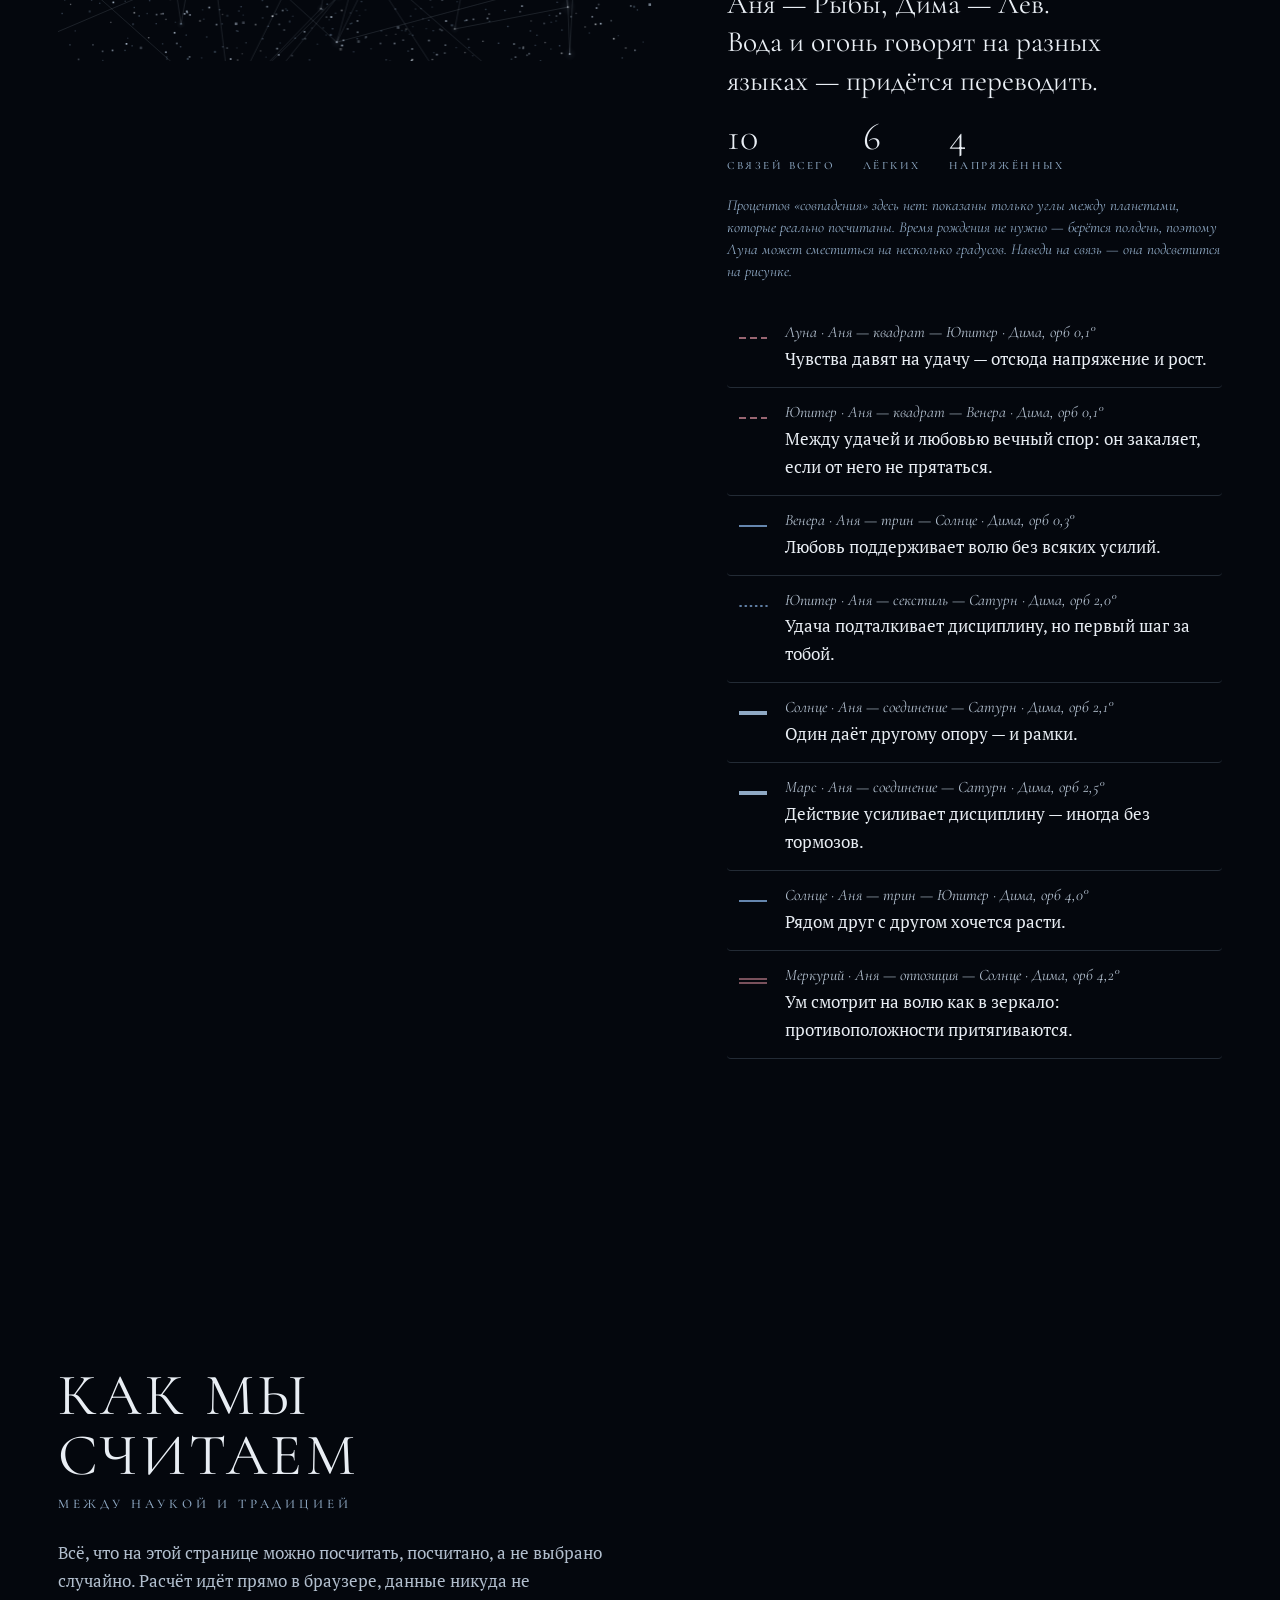
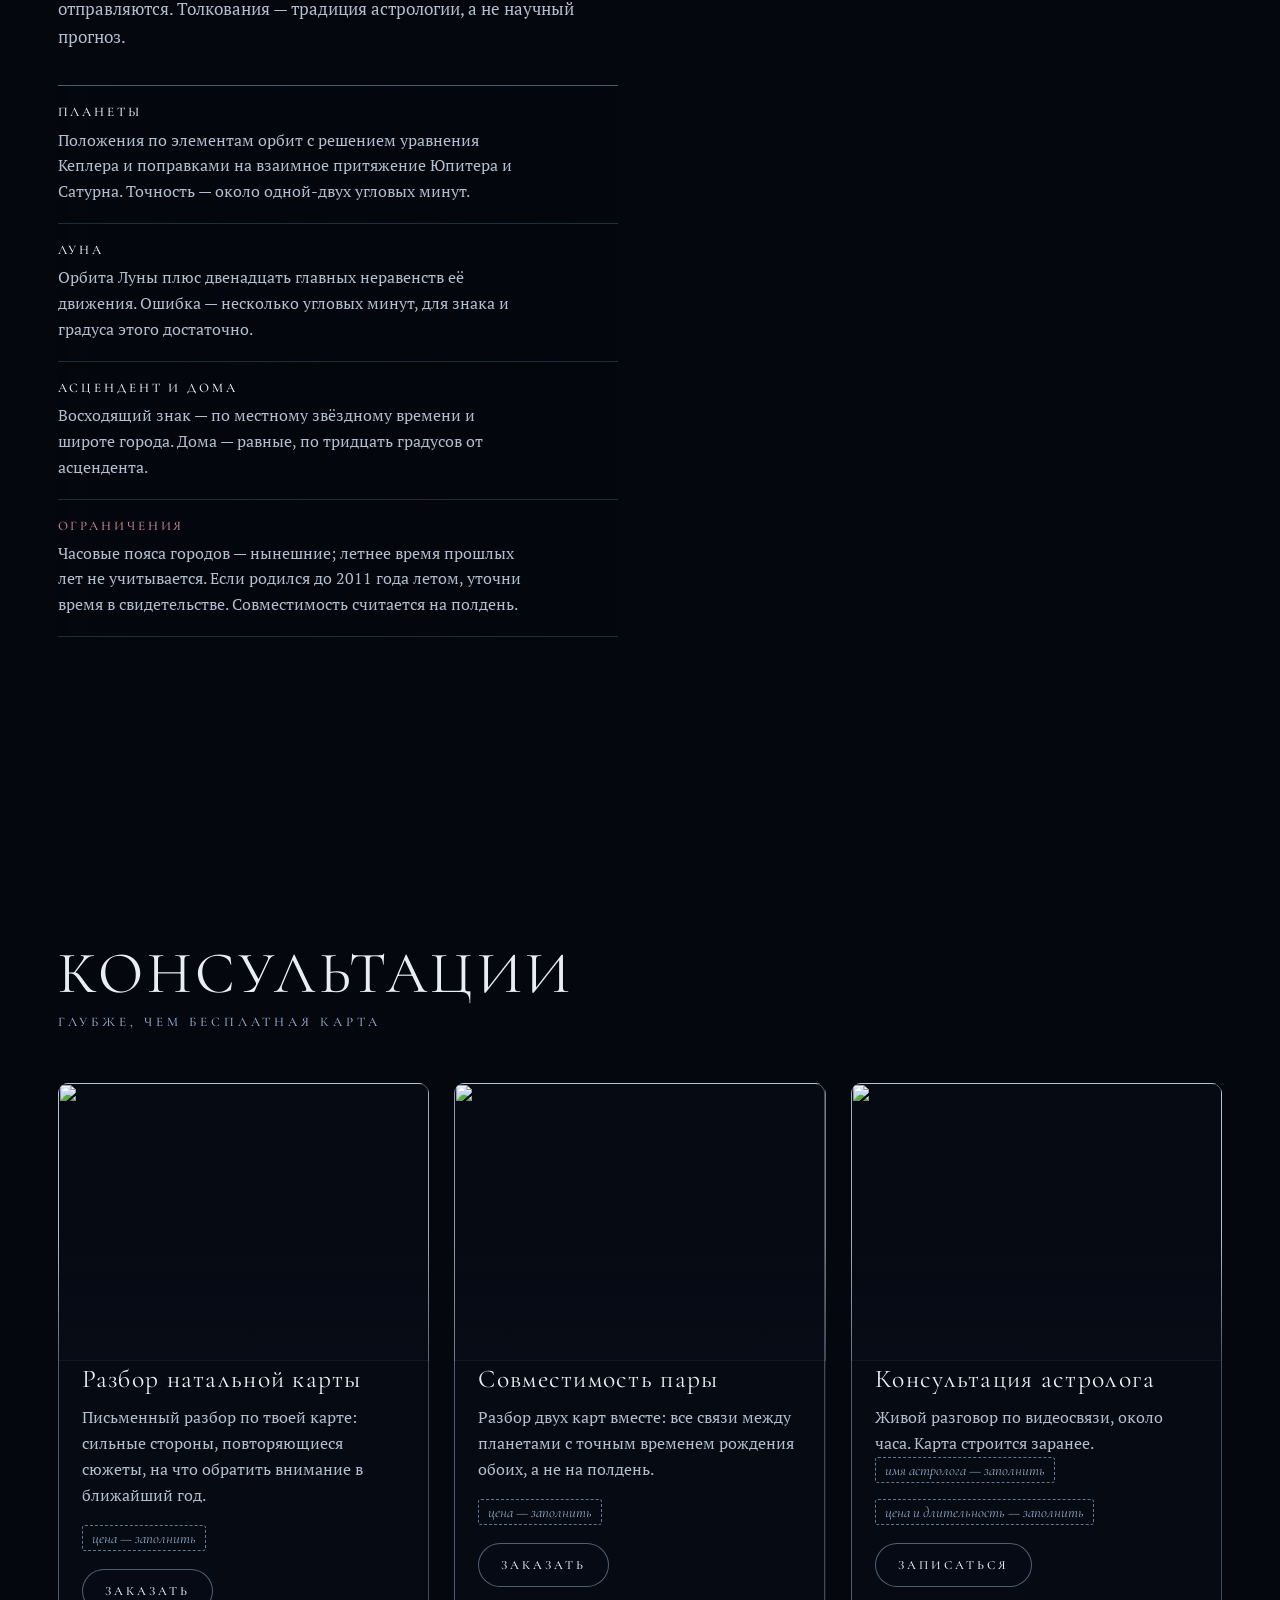
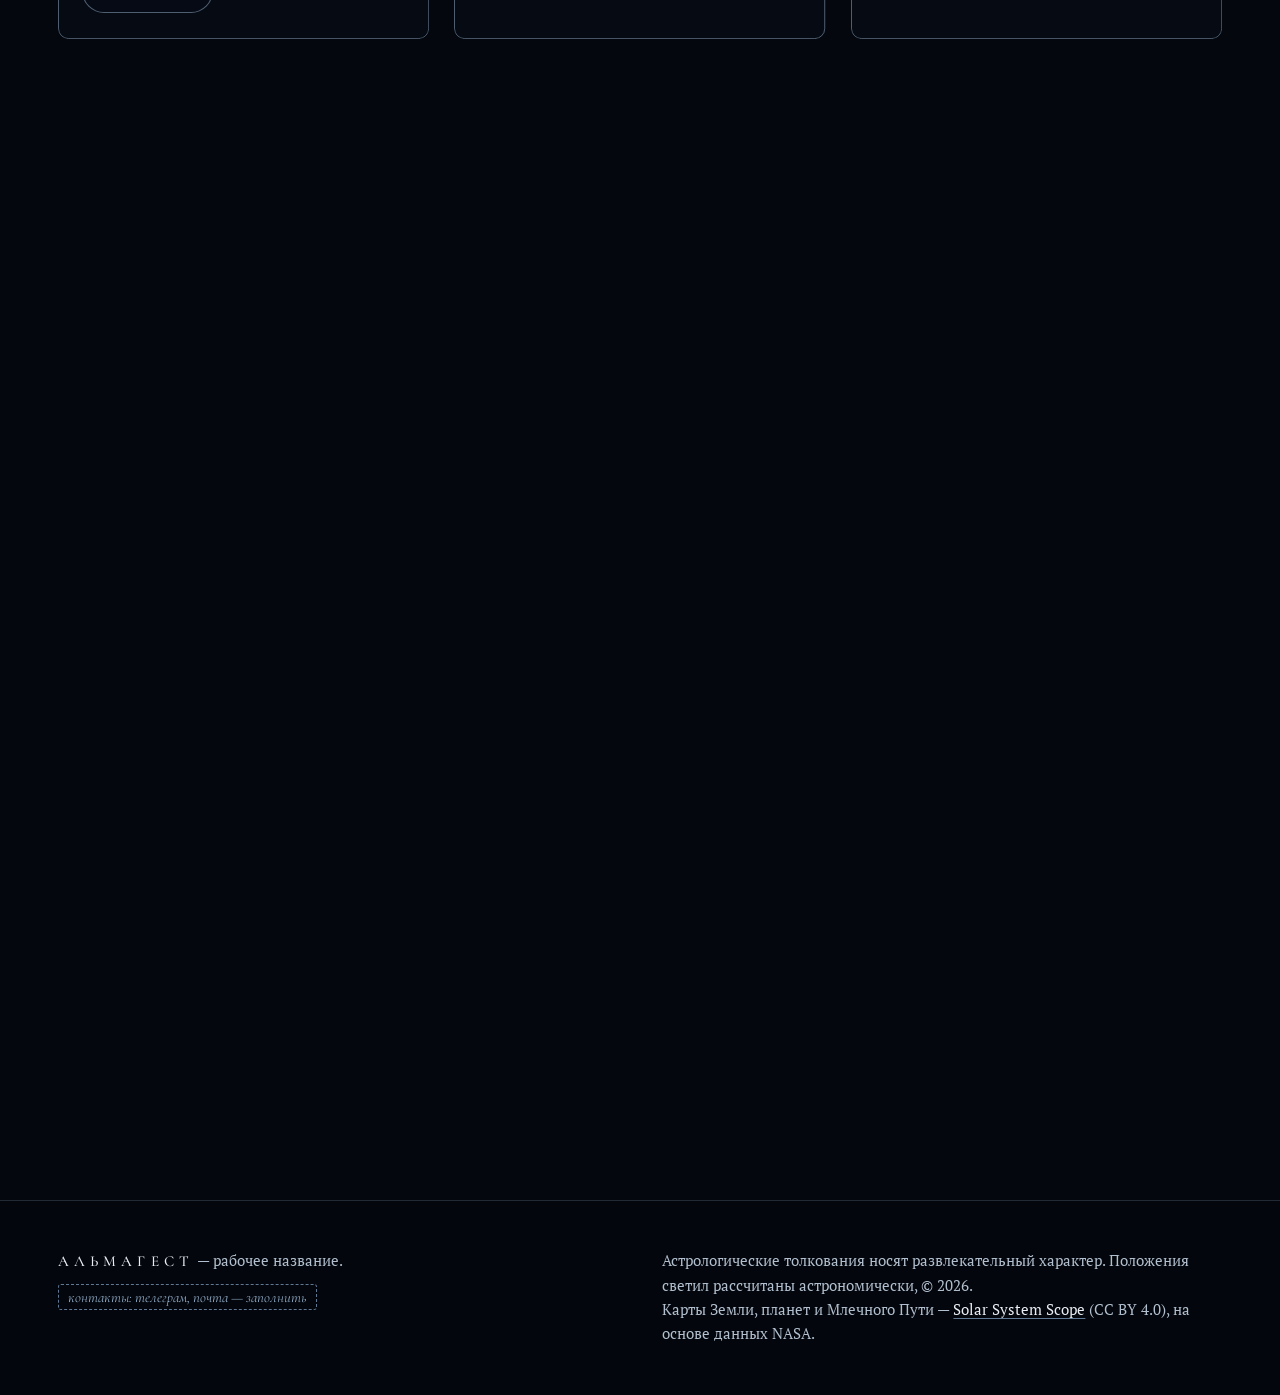
==== commit 2d10168e: "Небо сегодня: геоцентрическая сцена с фотореалистичной Землёй, планетами и шкалой суток" ====
--- a/src/page.html
+++ b/src/page.html
@@ -164,10 +164,17 @@
 .planet-list button:hover, .planet-list button:focus-visible, .planet-list button.on { color: var(--moon); transform: translateX(-4px); }
 
 /* ——— 03 небо сегодня ——— */
-.now-grid { display: grid; grid-template-columns: minmax(0, 520px) minmax(0, 1fr); gap: clamp(28px, 4vw, 70px); align-items: start; margin-top: clamp(32px, 4vw, 54px); }
-.now-head { display: flex; justify-content: space-between; align-items: flex-end; gap: 24px; flex-wrap: wrap; }
-.when { display: grid; gap: 4px; padding: 12px 16px; border: 1px solid var(--line); border-radius: 6px; background: var(--glass); font: italic 1rem/1.3 var(--f-display); color: var(--moon-dim); min-width: 220px; }
-.when b { font: 500 1.02rem/1.2 var(--f-display); font-style: normal; color: var(--moon); letter-spacing: .04em; }
+/* ——— 03 небо сегодня ——— */
+.sky { position: relative; min-height: max(100svh, 860px); padding: 92px var(--gutter) 104px; isolation: isolate; }
+.sky::before { content: ""; position: absolute; inset: 0 auto 0 0; width: min(780px, 62vw); z-index: -1; pointer-events: none;
+  background: linear-gradient(90deg, rgba(4, 7, 13, .9) 0%, rgba(4, 7, 13, .78) 52%, rgba(4, 7, 13, 0) 100%); }
+.sky-viz { position: absolute; left: clamp(400px, 33vw, 560px); right: 0; top: 64px; bottom: 100px; }
+.sky-left { position: relative; width: min(470px, 100%); }
+.sky-cap { margin: 14px 0 10px; max-width: 48ch; font-size: .9rem; }
+.sky .h2 { white-space: nowrap; font-size: clamp(2rem, 2.9vw, 3.1rem); }
+.sky table.eph td, .sky table.eph tbody th { padding: 6px 8px; white-space: nowrap; }
+.sky table.eph th[scope="col"] { padding: 6px 8px; }
+.sky table.eph tbody th { font-size: .98rem; }
 table.eph { width: 100%; border-collapse: collapse; font-variant-numeric: tabular-nums lining-nums; }
 table.eph caption { text-align: left; padding-bottom: 12px; }
 table.eph th[scope="col"] { font: 500 .7rem/1.2 var(--f-display); letter-spacing: .24em; text-transform: uppercase; color: var(--steel); text-align: left; padding: 8px 10px; border-bottom: 1px solid var(--line-strong); }
@@ -181,17 +188,46 @@
 table.eph .rx { display: none; color: var(--tense); margin-left: 4px; font-style: italic; }
 .js table.eph tbody tr { opacity: 0; transform: translateX(-8px); }
 .js table.eph.shown tbody tr { opacity: 1; transform: none; transition: opacity .6s var(--ease), transform .6s var(--ease), background-color .25s; transition-delay: calc(var(--i) * 65ms), calc(var(--i) * 65ms), 0s; }
-.globe { position: relative; aspect-ratio: 1; width: 100%; max-width: 640px; justify-self: center; }
-.globe-label { position: absolute; left: 0; top: 0; padding: 4px 10px; border: 1px solid var(--line-strong); border-radius: 3px; background: rgba(4, 7, 13, .7); font: italic .95rem/1.3 var(--f-display); white-space: nowrap; pointer-events: none; opacity: 0; transition: opacity .2s; transform: translate(-50%, -150%); }
-.globe-label.on { opacity: 1; }
-.timebar { display: grid; grid-template-columns: auto 1fr auto auto; gap: 14px; align-items: center; margin-top: 18px; font: italic .95rem/1 var(--f-display); color: var(--moon-dim); }
-.timebar input[type=range] { width: 100%; accent-color: var(--moon); }
-.icon-btn { width: 40px; height: 40px; border: 1px solid var(--line-strong); border-radius: 50%; background: var(--glass); cursor: pointer; display: grid; place-items: center; }
-.icon-btn svg { width: 14px; height: 14px; }
-.text-btn { border: 0; background: none; color: var(--moon); font: 500 .74rem/1 var(--f-display); letter-spacing: .24em; text-transform: uppercase; cursor: pointer; padding: 10px 4px; }
-.moon-line { margin: 22px 0 0; color: var(--moon-dim); max-width: 56ch; }
-.notice { margin-top: 16px; padding: 12px 16px; border-left: 1px solid var(--tense); background: rgba(201, 133, 147, .06); color: var(--moon-dim); max-width: 560px; font-size: .95rem; }
-.notice b { font: 500 .74rem/1.4 var(--f-display); letter-spacing: .2em; text-transform: uppercase; color: var(--tense); display: block; }
+table.eph tbody tr.pin { background: rgba(140, 170, 205, .12); }
+table.eph tbody tr:nth-child(1) td.g { color: #e7c48a; } table.eph tbody tr:nth-child(2) td.g { color: #e9eef4; }
+table.eph tbody tr:nth-child(3) td.g { color: #a9b8c8; } table.eph tbody tr:nth-child(4) td.g { color: #e0b8b4; }
+table.eph tbody tr:nth-child(5) td.g { color: #d48a74; } table.eph tbody tr:nth-child(6) td.g { color: #d4bc98; }
+table.eph tbody tr:nth-child(7) td.g { color: #9fc4a6; } table.eph tbody tr:nth-child(8) td.g { color: #9fd3d6; }
+table.eph tbody tr:nth-child(9) td.g { color: #8fa8e6; } table.eph tbody tr:nth-child(10) td.g { color: #b9a7d4; }
+.moon-card { display: grid; grid-template-columns: 64px 1fr; gap: 14px; align-items: center; margin-top: 18px; padding: 12px 16px; border: 1px solid var(--line); border-radius: 8px; background: rgba(8, 14, 25, .72); }
+.moon-card canvas { width: 64px; height: 64px; }
+.moon-card b { display: block; font: 500 .8rem/1.3 var(--f-display); letter-spacing: .22em; text-transform: uppercase; color: var(--moon); }
+.moon-card p { margin: 6px 0 0; font-size: .92rem; color: var(--moon-dim); }
+.moon-card .note { font-size: .88rem; }
+.sky-notes { margin: 8px 0 0; font-size: .86rem; color: var(--tense); }
+.sky-when { position: absolute; right: var(--gutter); top: 92px; display: grid; gap: 14px; padding: 16px 20px; min-width: 230px; border: 1px solid var(--line); border-radius: 8px; background: rgba(6, 11, 20, .72); -webkit-backdrop-filter: blur(8px); backdrop-filter: blur(8px); }
+.sky-when .row { display: grid; grid-template-columns: 20px 1fr; gap: 12px; align-items: start; color: var(--moon-dim); }
+.sky-when svg { width: 20px; height: 20px; color: var(--steel); margin-top: 2px; }
+.sky-when b { display: block; font: 500 1.02rem/1.3 var(--f-display); color: var(--moon); letter-spacing: .03em; }
+.sky-when span { display: block; font: italic .92rem/1.35 var(--f-display); }
+.sky-when select { appearance: none; border: 0; padding: 0 18px 0 0; background: transparent url("data:image/svg+xml,%3Csvg xmlns=%27http://www.w3.org/2000/svg%27 viewBox=%270 0 12 8%27%3E%3Cpath d=%27M1 1.5l5 5 5-5%27 fill=%27none%27 stroke=%27%23b2bfce%27 stroke-width=%271.2%27/%3E%3C/svg%3E") no-repeat right center / 10px 6px; font: 500 1.02rem/1.3 var(--f-display); color: var(--moon); cursor: pointer; }
+.sky-when select option { background: var(--night); }
+.sky-time { position: absolute; left: var(--gutter); right: var(--gutter); bottom: 30px; display: grid; grid-template-columns: 46px 1fr auto; gap: clamp(16px, 2.4vw, 34px); align-items: center; }
+.sky-btn { width: 46px; height: 46px; border: 1px solid var(--line-strong); border-radius: 50%; background: rgba(6, 11, 20, .6); color: var(--moon); cursor: pointer; display: grid; place-items: center; transition: border-color .25s, background-color .25s; }
+.sky-btn:hover { border-color: var(--moon-dim); background: rgba(16, 28, 46, .7); }
+.sky-btn svg { width: 14px; height: 14px; }
+.sky-now { min-height: 42px; padding: 0 22px; border: 1px solid var(--line-strong); border-radius: 999px; background: rgba(6, 11, 20, .6); color: var(--moon); font: 500 .78rem/1 var(--f-display); letter-spacing: .2em; text-transform: uppercase; cursor: pointer; }
+.sky-now:hover { border-color: var(--moon-dim); }
+.tl { position: relative; height: 54px; cursor: pointer; touch-action: none; }
+.tl-band { position: absolute; left: 0; right: 0; top: 22.5px; height: 3px; border-radius: 2px; background: rgba(120, 140, 170, .2); box-shadow: 0 0 10px rgba(200, 215, 240, .12); }
+.tl-ticks i { position: absolute; top: 18px; width: 1px; height: 6px; background: rgba(170, 196, 222, .35); }
+.tl-ticks i.big { top: 15px; height: 12px; background: rgba(170, 196, 222, .6); }
+.tl-ticks b { position: absolute; top: 20px; left: 0; transform: translateX(-50%); font: 500 .72rem/1 var(--f-display); letter-spacing: .08em; color: var(--moon-dim); white-space: nowrap; }
+.tl-ico { position: absolute; top: -10px; width: 20px; height: 20px; transform: translateX(-50%); color: #ecd2a2; filter: drop-shadow(0 0 6px rgba(236, 210, 162, .55)); pointer-events: none; }
+.tl-ico.moon { color: #c9d6ea; filter: drop-shadow(0 0 6px rgba(201, 214, 234, .5)); }
+.tl-ico svg { width: 100%; height: 100%; }
+.tl-knob { position: absolute; top: 14px; width: 21px; height: 21px; margin-left: -10.5px; border: 1.5px solid var(--moon); border-radius: 50%; background: radial-gradient(circle, #fff 0 3px, rgba(8, 14, 25, .9) 3.5px); box-shadow: 0 0 0 4px rgba(233, 238, 244, .08); cursor: grab; }
+.tl-knob:focus-visible { outline: 1px solid var(--moon); outline-offset: 4px; }
+.tl-knob span { position: absolute; top: 30px; left: 50%; transform: translateX(-50%); font: 600 1.05rem/1 var(--f-display); letter-spacing: .04em; color: var(--moon); white-space: nowrap; }
+.sky-tip { position: absolute; left: 0; top: 0; display: grid; gap: 2px; padding: 10px 14px; border: 1px solid var(--line-strong); border-radius: 6px; background: rgba(6, 11, 20, .86); font: italic .92rem/1.35 var(--f-display); color: var(--moon-dim); pointer-events: none; opacity: 0; transform: translateY(-50%); transition: opacity .25s; white-space: nowrap; z-index: 2; }
+.sky-tip.on { opacity: 1; }
+.sky-tip b { font: 500 1rem/1.3 var(--f-display); font-style: normal; color: var(--moon); letter-spacing: .03em; }
+.sky-legend { margin: 2px 0 0; max-width: 30ch; padding-top: 12px; border-top: 1px solid var(--line); font: italic .8rem/1.4 var(--f-display); color: var(--steel); }
 
 /* ——— 04–05 натальная карта и расшифровка ——— */
 .chart-grid { display: grid; grid-template-columns: minmax(0, 470px) minmax(0, 1fr); gap: clamp(28px, 5vw, 90px); align-items: start; margin-top: clamp(32px, 4vw, 56px); }
@@ -307,7 +343,7 @@
 footer .brand-f { font: 500 .95rem/1 var(--f-display); letter-spacing: .34em; text-transform: uppercase; color: var(--moon); }
 
 /* ——— адаптив ——— */
-.chart-grid > *, .now-grid > *, .pair-grid > * { min-width: 0; }
+.chart-grid > *, .pair-grid > * { min-width: 0; }
 [hidden] { display: none !important; }
 @media (max-width: 1080px) {
   .nav { display: none; }
@@ -316,9 +352,20 @@
   .offers .offer:last-child { grid-column: 1 / -1; }
 }
 @media (max-width: 960px) {
-  .now-grid, .chart-grid, .pair-grid { grid-template-columns: minmax(0, 1fr); }
+  .chart-grid, .pair-grid { grid-template-columns: minmax(0, 1fr); }
+  .sky { min-height: 0; padding: 92px var(--gutter) 40px; display: flex; flex-direction: column; }
+  .sky::before { display: none; }
+  .sky table.eph, .sky .sky-cap { background: rgba(4, 7, 13, .78); }
+  .sky-when { grid-template-columns: 1fr 1fr; gap: 10px 14px; padding: 12px 14px; }
+  .sky-when .sky-legend { grid-column: 1 / -1; max-width: none; }
+  .sky-when b, .sky-when select { font-size: .95rem; }
+  .sky-when span { font-size: .82rem; }
+  .sky-viz { position: relative; left: auto; right: auto; top: auto; bottom: auto; order: 2; height: min(92vw, 560px); margin: 0 calc(-1 * var(--gutter)); }
+  .sky-left { display: contents; }
+  .sky-when { position: relative; right: auto; top: auto; order: 1; margin-top: 18px; }
+  .sky-time { position: relative; left: auto; right: auto; bottom: auto; order: 3; margin-top: 4px; }
+  .sky-cap { order: 4; } table.eph { order: 5; } .moon-card { order: 6; } .sky-notes { order: 7; }
   .pair-visual { position: relative; top: 0; }
-  .now-grid .globe { order: -1; max-width: 520px; }
   .wheel-col { position: relative; top: 0; order: -1; }
   .universe .stage { grid-template-columns: 1fr; align-content: end; }
   .planet-list { display: flex; flex-wrap: wrap; gap: 0 14px; align-self: auto; }
@@ -335,9 +382,11 @@
   .pair-canvas { aspect-ratio: 4 / 3.4; }
   .pair-form .btn { justify-self: stretch; }
   .offers { grid-template-columns: 1fr; }
-  .timebar { grid-template-columns: 1fr auto auto; }
   section.method-sec { padding-top: 470px; align-items: start; }
-  .timebar .tlabel { display: none; }
+  .sky-time { grid-template-columns: 40px 1fr auto; gap: 14px; }
+  .sky-btn { width: 40px; height: 40px; }
+  .sky-now { padding: 0 14px; letter-spacing: .14em; }
+  .tl-ticks b { font-size: .64rem; }
   table.eph th:nth-child(4), table.eph td:nth-child(5) { display: none; }
   table.eph td, table.eph tbody th { padding: 9px 6px; }
   table.eph .rx { display: inline; }
@@ -403,30 +452,38 @@
   </section>
 
   <!-- 03 -->
-  <section class="scene now" id="now" aria-labelledby="nowH">
-    <div class="now-head">
-      <div><h2 class="h2" id="nowH">Небо сегодня</h2><p class="sub">живое движение планет</p></div>
-      <div class="when" aria-live="polite"><b id="whenDate"></b><span id="whenTime"></span></div>
-    </div>
-    <div class="now-grid">
-      <div>
-        <table class="eph" id="eph"><caption class="note" id="ephCaption"></caption>
-          <thead><tr><th scope="col" colspan="2">Светило</th><th scope="col">Знак</th><th scope="col">Положение</th><th scope="col">Движение</th></tr></thead>
-          <tbody id="ephBody"></tbody>
-        </table>
-        <p class="moon-line" id="moonLine"></p>
-        <div id="notices"></div>
-      </div>
-      <div>
-        <div class="globe" id="globe" role="img" aria-label="Небесная сфера: созвездия зодиака, эклиптика, Земля внутри и положения планет на сейчас"><span class="globe-label" id="globeLabel"></span></div>
-        <div class="timebar">
-          <span class="tlabel">00:00</span>
-          <input type="range" id="dayTime" min="0" max="1439" step="1" aria-label="Время суток: прокрутить положения планет в пределах сегодняшнего дня">
-          <button class="text-btn" type="button" id="nowBtn">Сейчас</button>
-          <button class="icon-btn" type="button" id="spinBtn" aria-pressed="false" aria-label="Остановить вращение сферы"><svg viewBox="0 0 14 14" aria-hidden="true"><path d="M4 2v10M10 2v10" stroke="currentColor" stroke-width="1.4"/></svg></button>
-        </div>
-      </div>
-    </div>
+  <section class="sky" id="now" aria-labelledby="nowH">
+    <div class="sky-viz" id="skyViz" role="img" aria-label="Земля в центре, вокруг — Солнце, Луна и планеты в направлениях их настоящих эклиптических долгот на выбранное время; орбиты и расстояния условные"></div>
+    <div class="sky-left">
+      <h2 class="h2" id="nowH">Небо сегодня</h2>
+      <p class="sub">живое движение планет</p>
+      <p class="note sky-cap" id="ephCaption"></p>
+      <table class="eph" id="eph">
+        <thead><tr><th scope="col" colspan="2">Светило</th><th scope="col">Знак</th><th scope="col">Положение</th><th scope="col">Движение</th></tr></thead>
+        <tbody id="ephBody"></tbody>
+      </table>
+      <article class="moon-card" aria-live="polite">
+        <canvas id="moonCard" width="128" height="128" aria-hidden="true"></canvas>
+        <div><b id="moonTitle">Луна</b><p id="moonText"></p><p class="note" id="moonLine"></p><p class="note sky-notes" id="notices"></p></div>
+      </article>
+    </div>
+    <aside class="sky-when" aria-label="Дата и место">
+      <div class="row"><svg viewBox="0 0 20 20" aria-hidden="true"><rect x="3" y="4.5" width="14" height="12" rx="1.5" fill="none" stroke="currentColor"/><path d="M3 8.5h14M7 2.5v4M13 2.5v4" stroke="currentColor"/></svg><div aria-live="polite"><b id="whenDate"></b><span id="whenTime"></span></div></div>
+      <div class="row"><svg viewBox="0 0 20 20" aria-hidden="true"><path d="M10 18s5.5-5.2 5.5-9.3a5.5 5.5 0 0 0-11 0C4.5 12.8 10 18 10 18z" fill="none" stroke="currentColor"/><circle cx="10" cy="8.6" r="1.8" fill="none" stroke="currentColor"/></svg><div><label class="sr" for="skyCity">Город</label><select id="skyCity"></select><span id="whenCoords"></span></div></div>
+      <p class="sky-legend">Орбиты — схема: угол светила вокруг Земли равен его настоящей долготе, расстояния и размеры условные.</p>
+    </aside>
+    <div class="sky-time">
+      <button class="sky-btn" type="button" id="skyPlay"></button>
+      <div class="tl" id="tl">
+        <div class="tl-band" id="tlBand"></div>
+        <div class="tl-ticks"></div>
+        <span class="tl-ico" id="tlSun" aria-hidden="true"><svg viewBox="0 0 24 24"><circle cx="12" cy="12" r="4.2" fill="currentColor"/><path d="M12 2.5v3M12 18.5v3M2.5 12h3M18.5 12h3M5.3 5.3l2.1 2.1M16.6 16.6l2.1 2.1M5.3 18.7l2.1-2.1M16.6 7.4l2.1-2.1" stroke="currentColor" stroke-width="1.2"/></svg></span>
+        <span class="tl-ico moon" id="tlMoon" aria-hidden="true"><svg viewBox="0 0 24 24"><path d="M15.5 3.5a8.5 8.5 0 1 0 5 15.2A9 9 0 0 1 15.5 3.5z" fill="currentColor"/></svg></span>
+        <div class="tl-knob" id="tlKnob" role="slider" tabindex="0" aria-label="Время суток" aria-valuemin="0" aria-valuemax="1439"><span id="tlLabel"></span></div>
+      </div>
+      <button class="sky-now" type="button" id="nowBtn">Сейчас</button>
+    </div>
+    <div class="sky-tip" id="skyTip" role="status"></div>
   </section>
 
   <!-- 04–05 -->
@@ -550,7 +607,7 @@
     <p><span class="brand-f">Альмагест</span> — рабочее название.</p>
     <p style="margin-top:10px"><span class="fill">контакты: телеграм, почта — заполнить</span></p>
   </div>
-  <p>Астрологические толкования носят развлекательный характер. Положения светил рассчитаны астрономически, © 2026.</p>
+  <p>Астрологические толкования носят развлекательный характер. Положения светил рассчитаны астрономически, © 2026.<br>Карты Земли, планет и Млечного Пути — <a href="https://www.solarsystemscope.com/textures/" rel="noopener">Solar System Scope</a> (CC BY 4.0), на основе данных NASA.</p>
 </footer>
 
 <svg class="connector" id="connector" aria-hidden="true"><defs><linearGradient id="cg" gradientUnits="userSpaceOnUse"><stop offset="0" stop-color="#e9eef4" stop-opacity=".9"/><stop offset="1" stop-color="#8fa9c4" stop-opacity=".15"/></linearGradient></defs><path id="connPath" d=""/><circle id="connDot" r="0"/></svg>
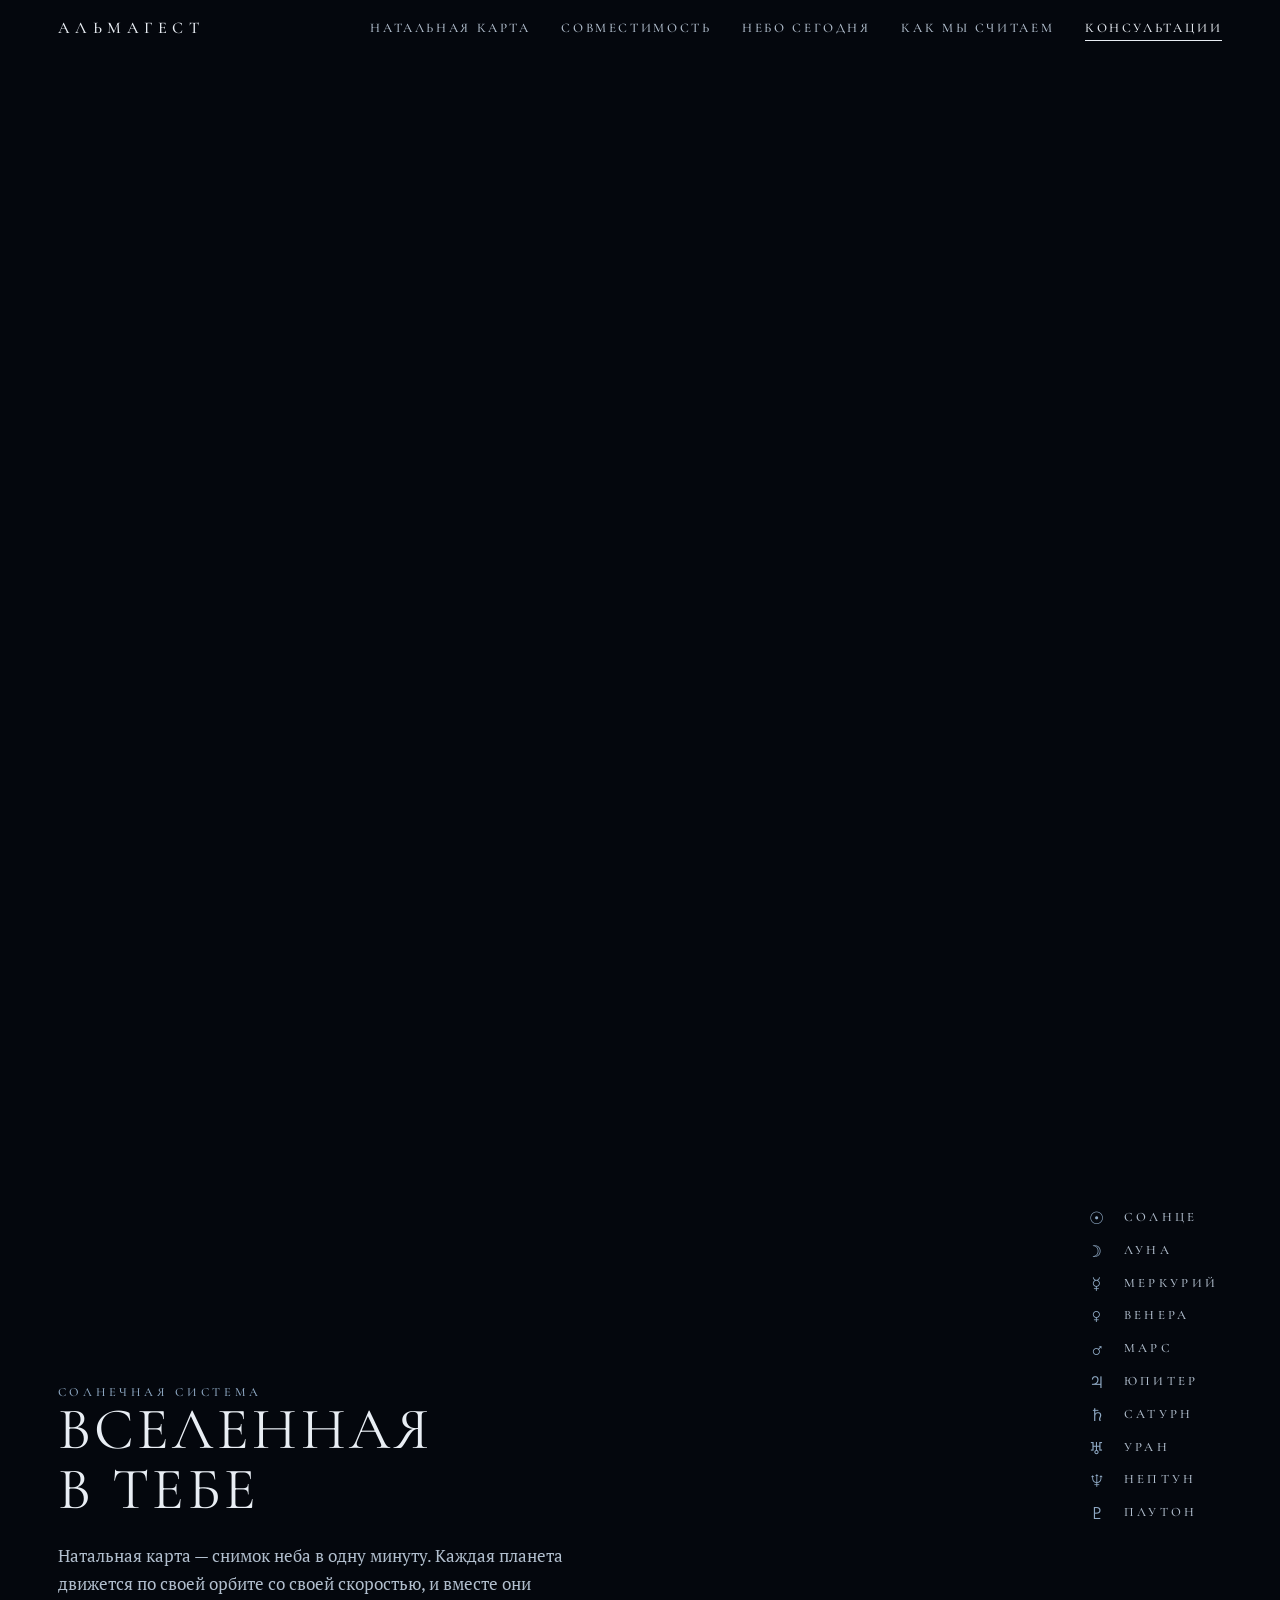
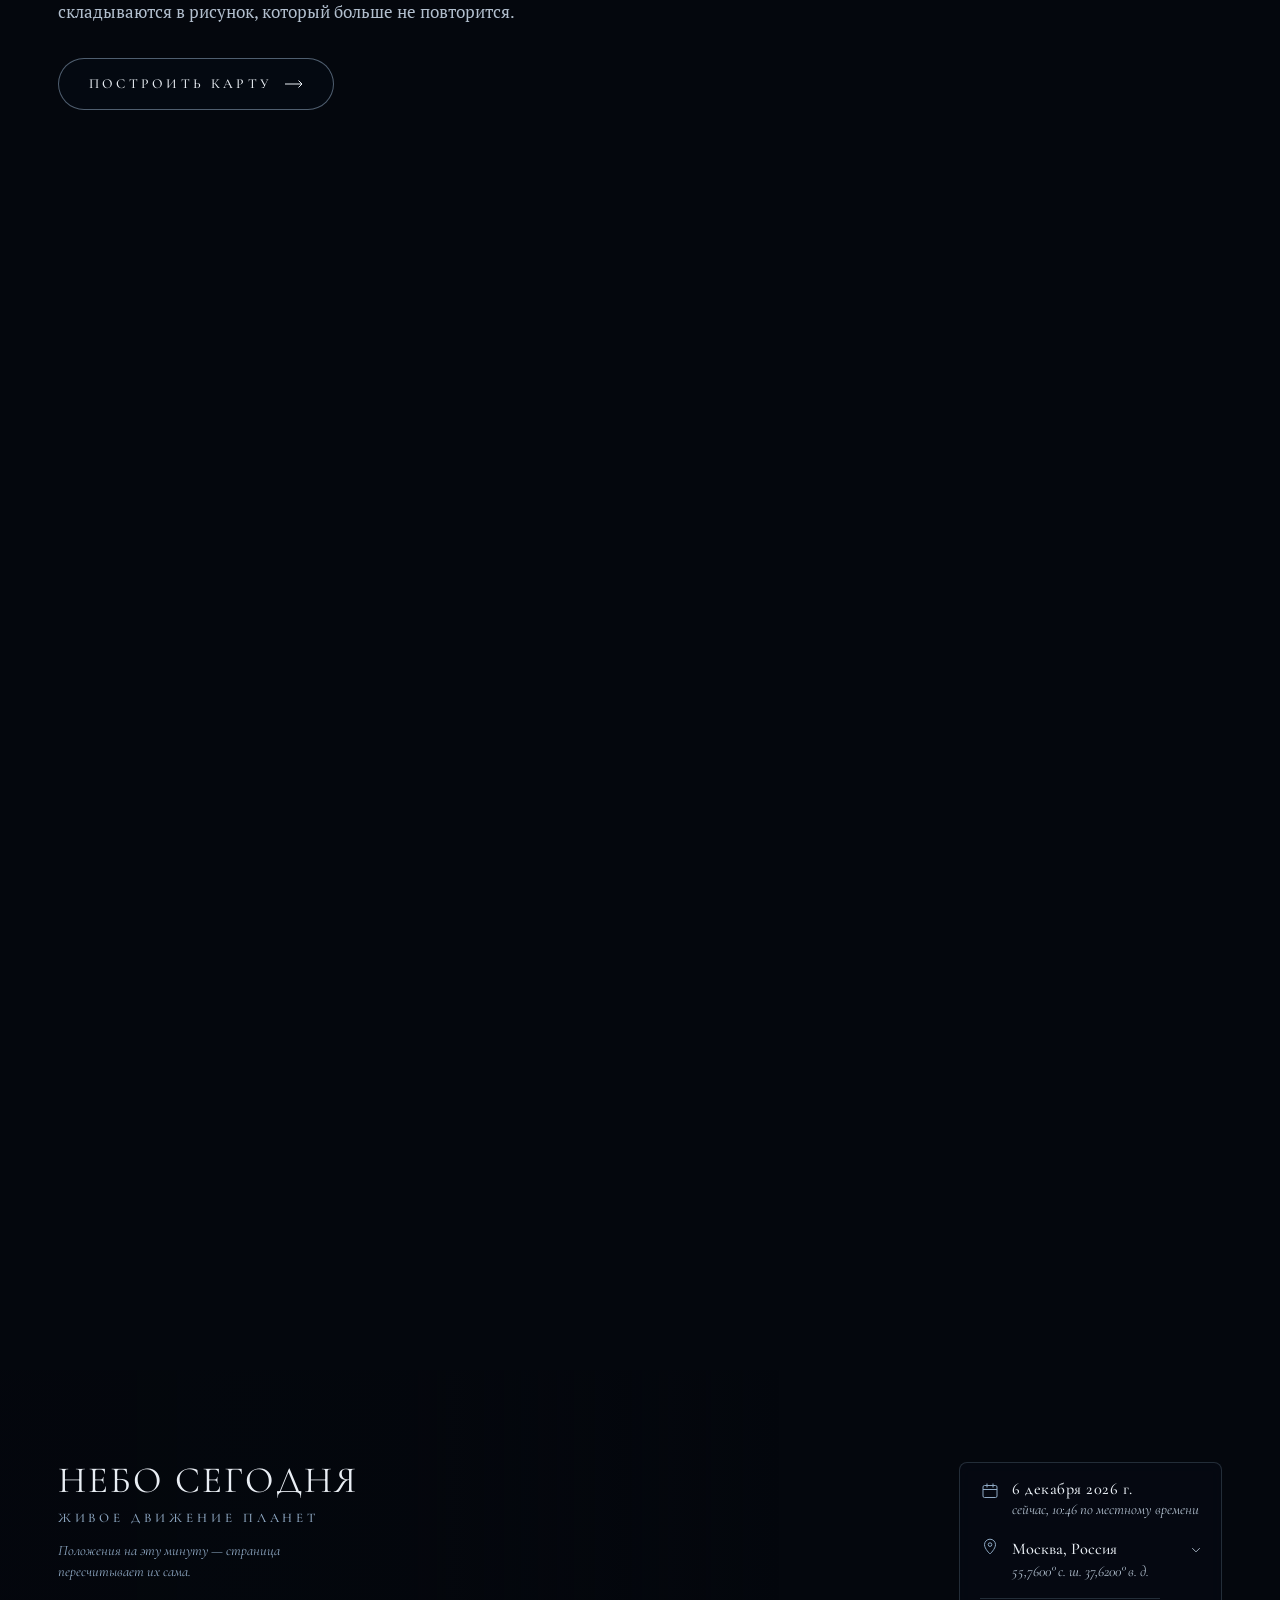
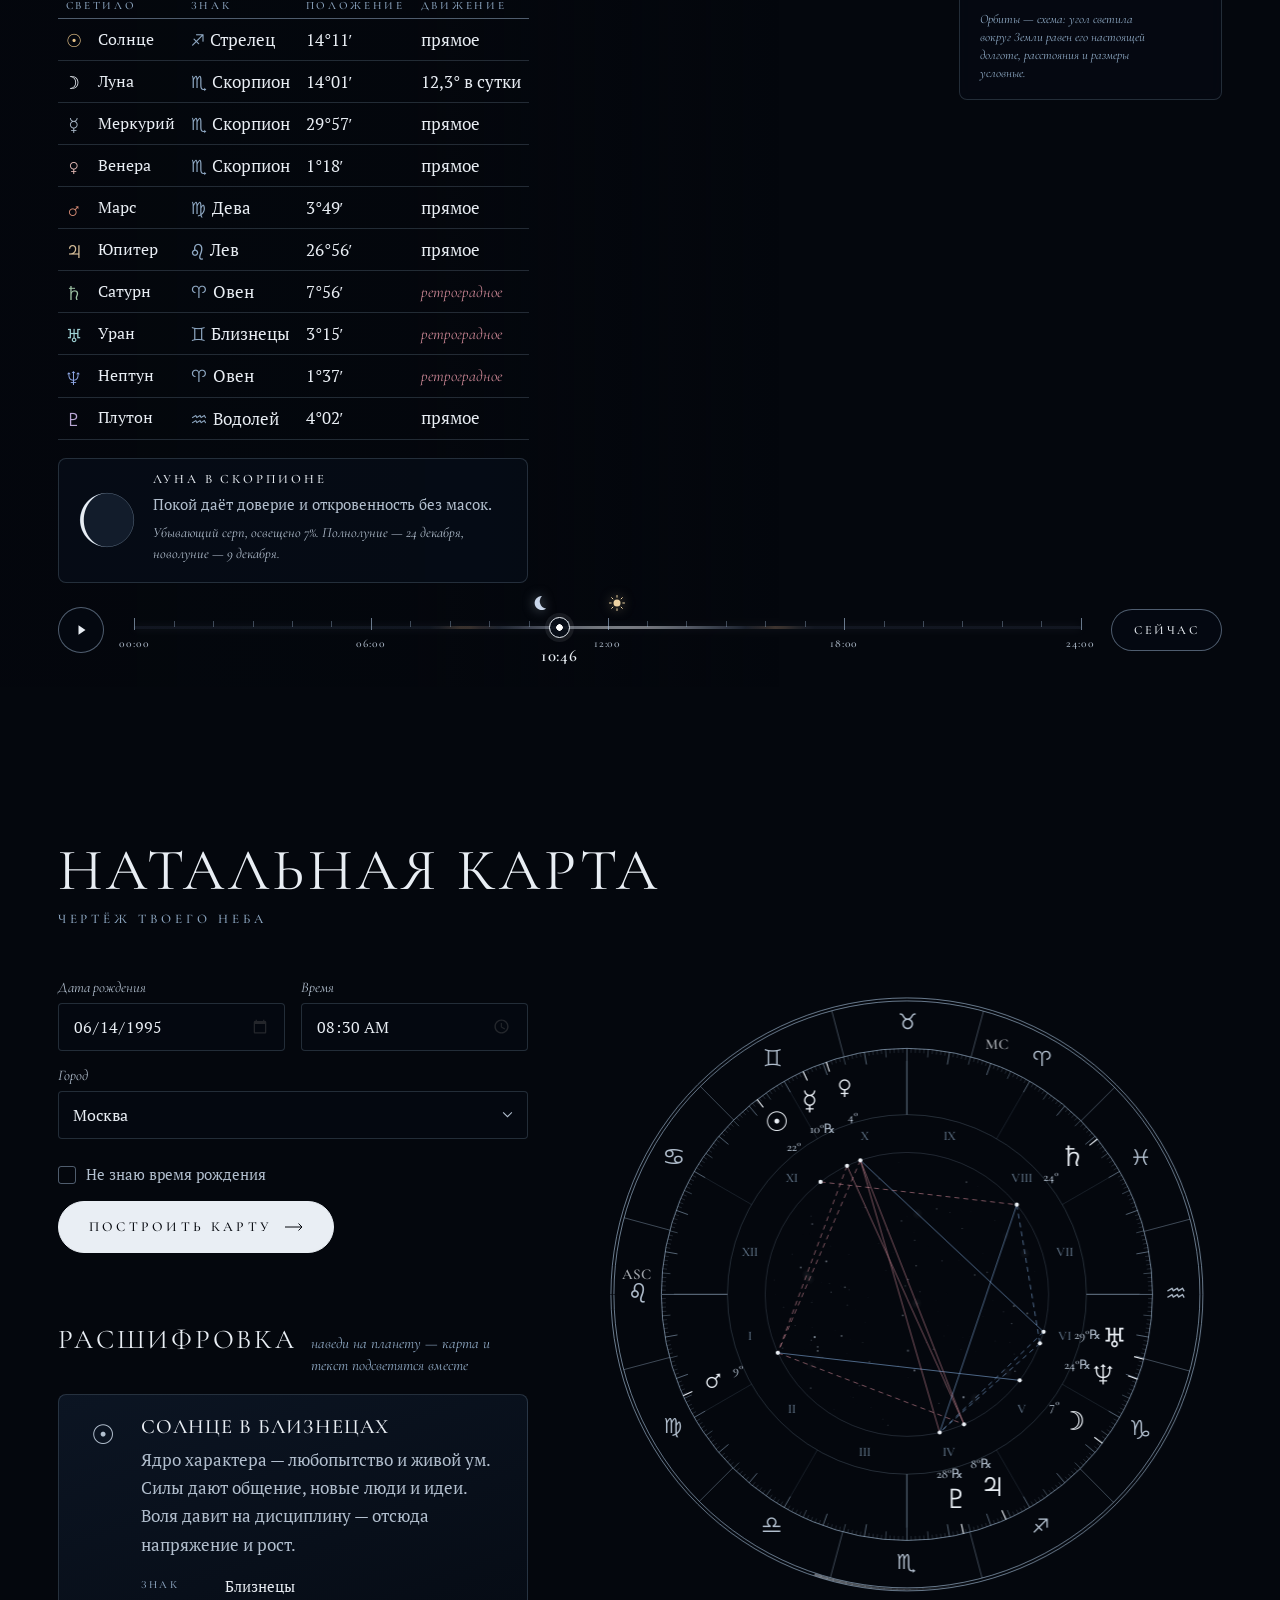
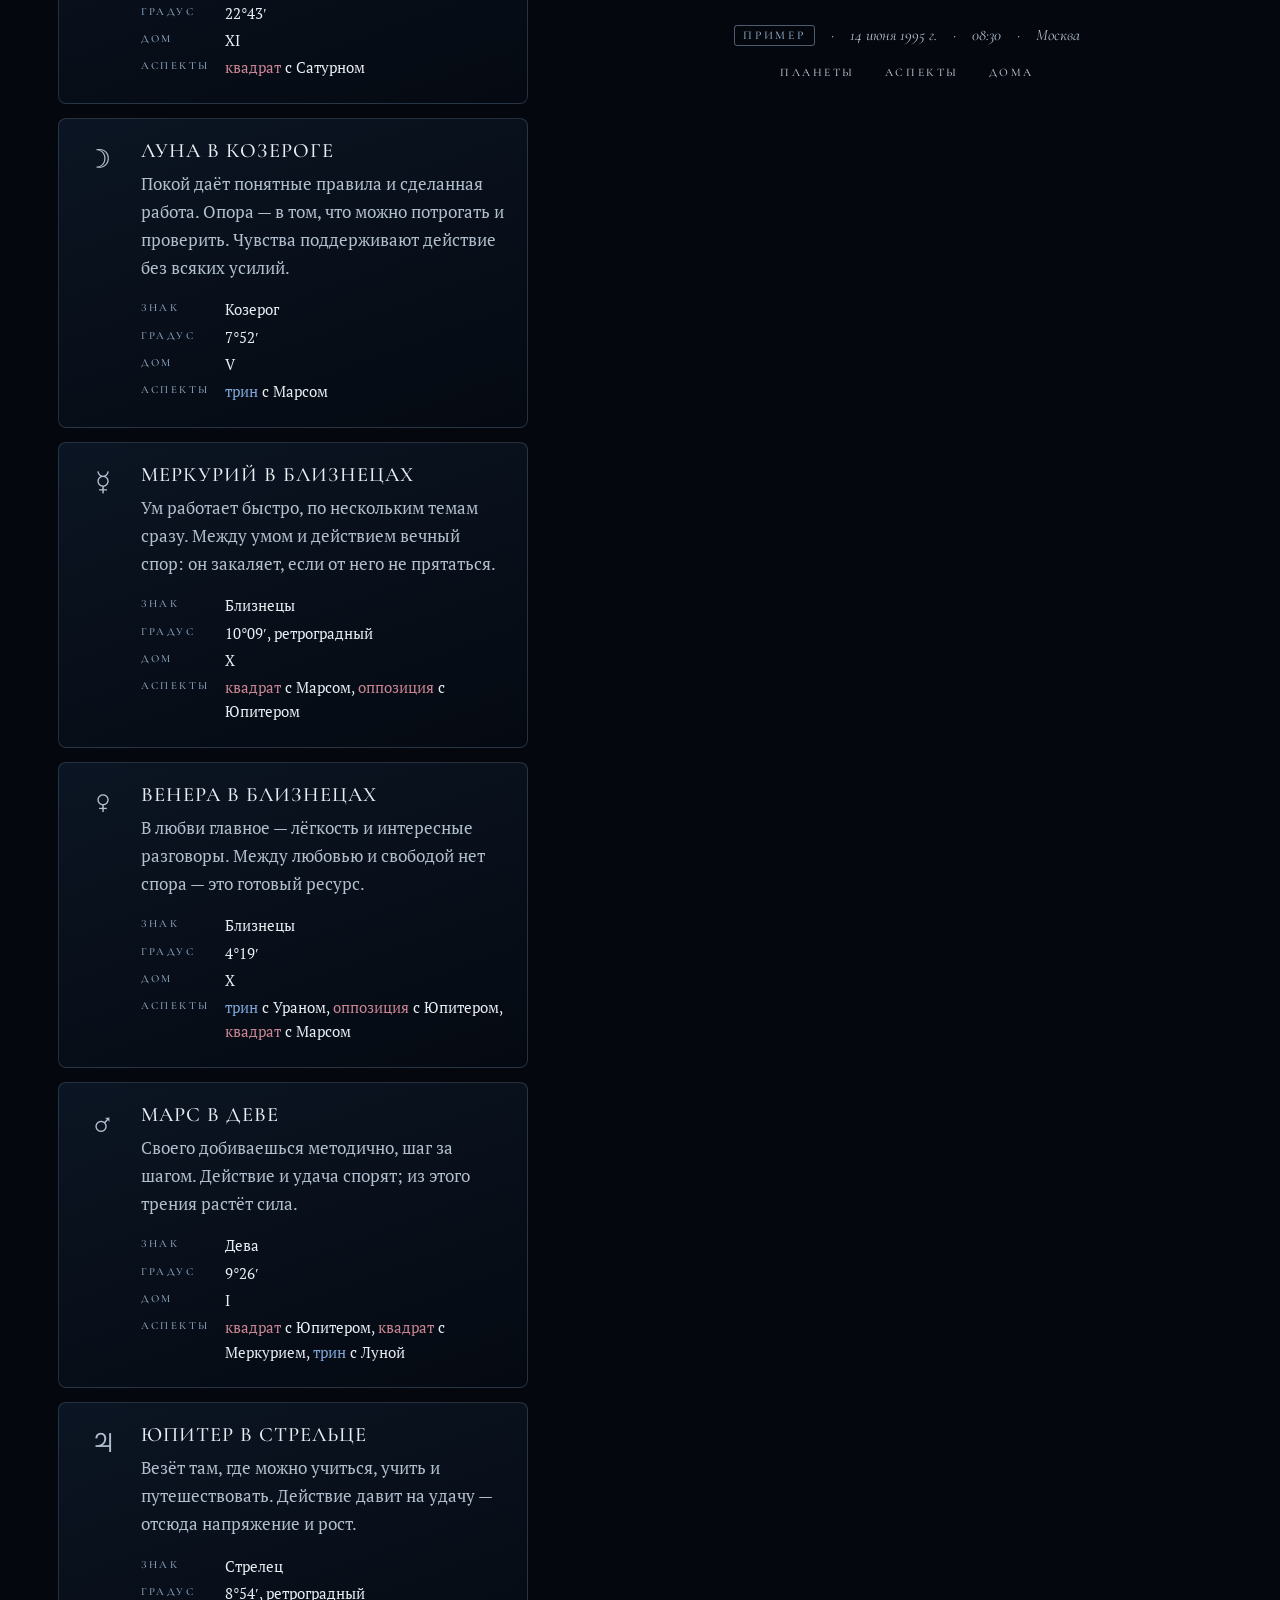
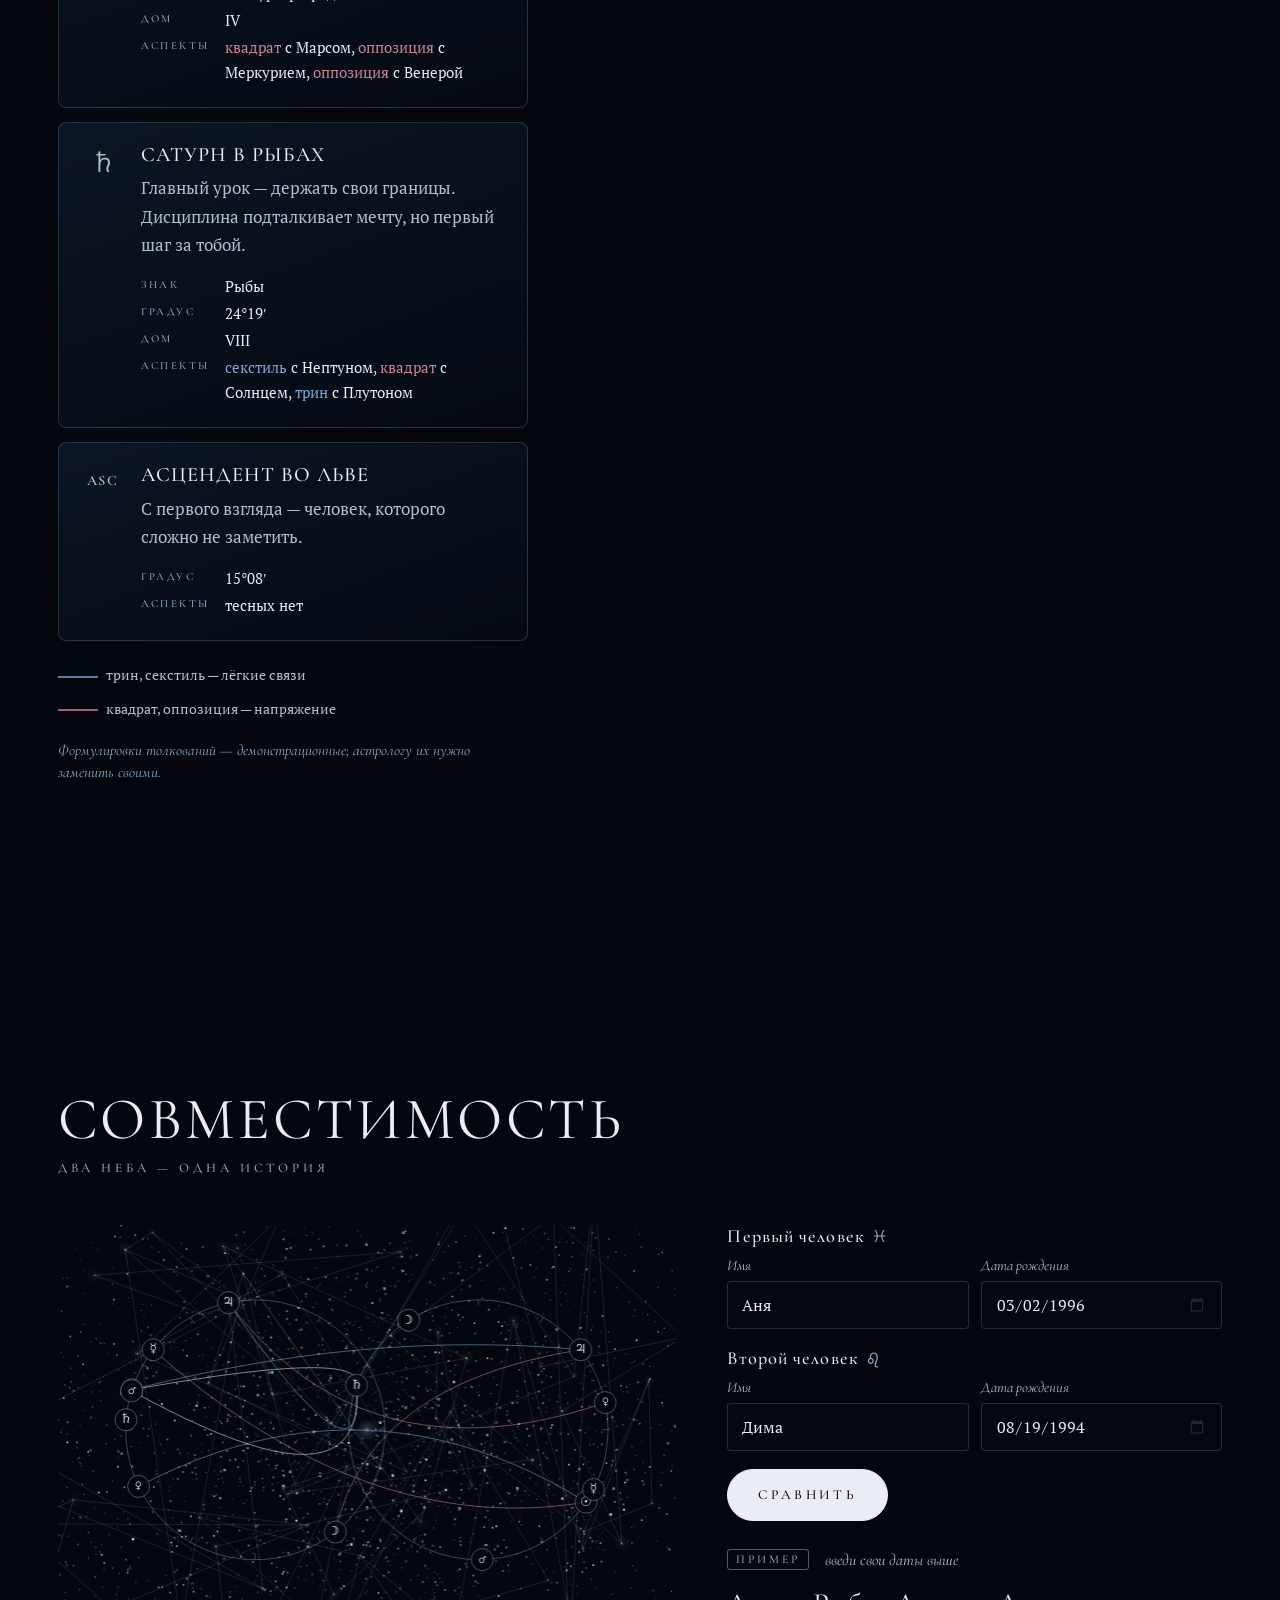
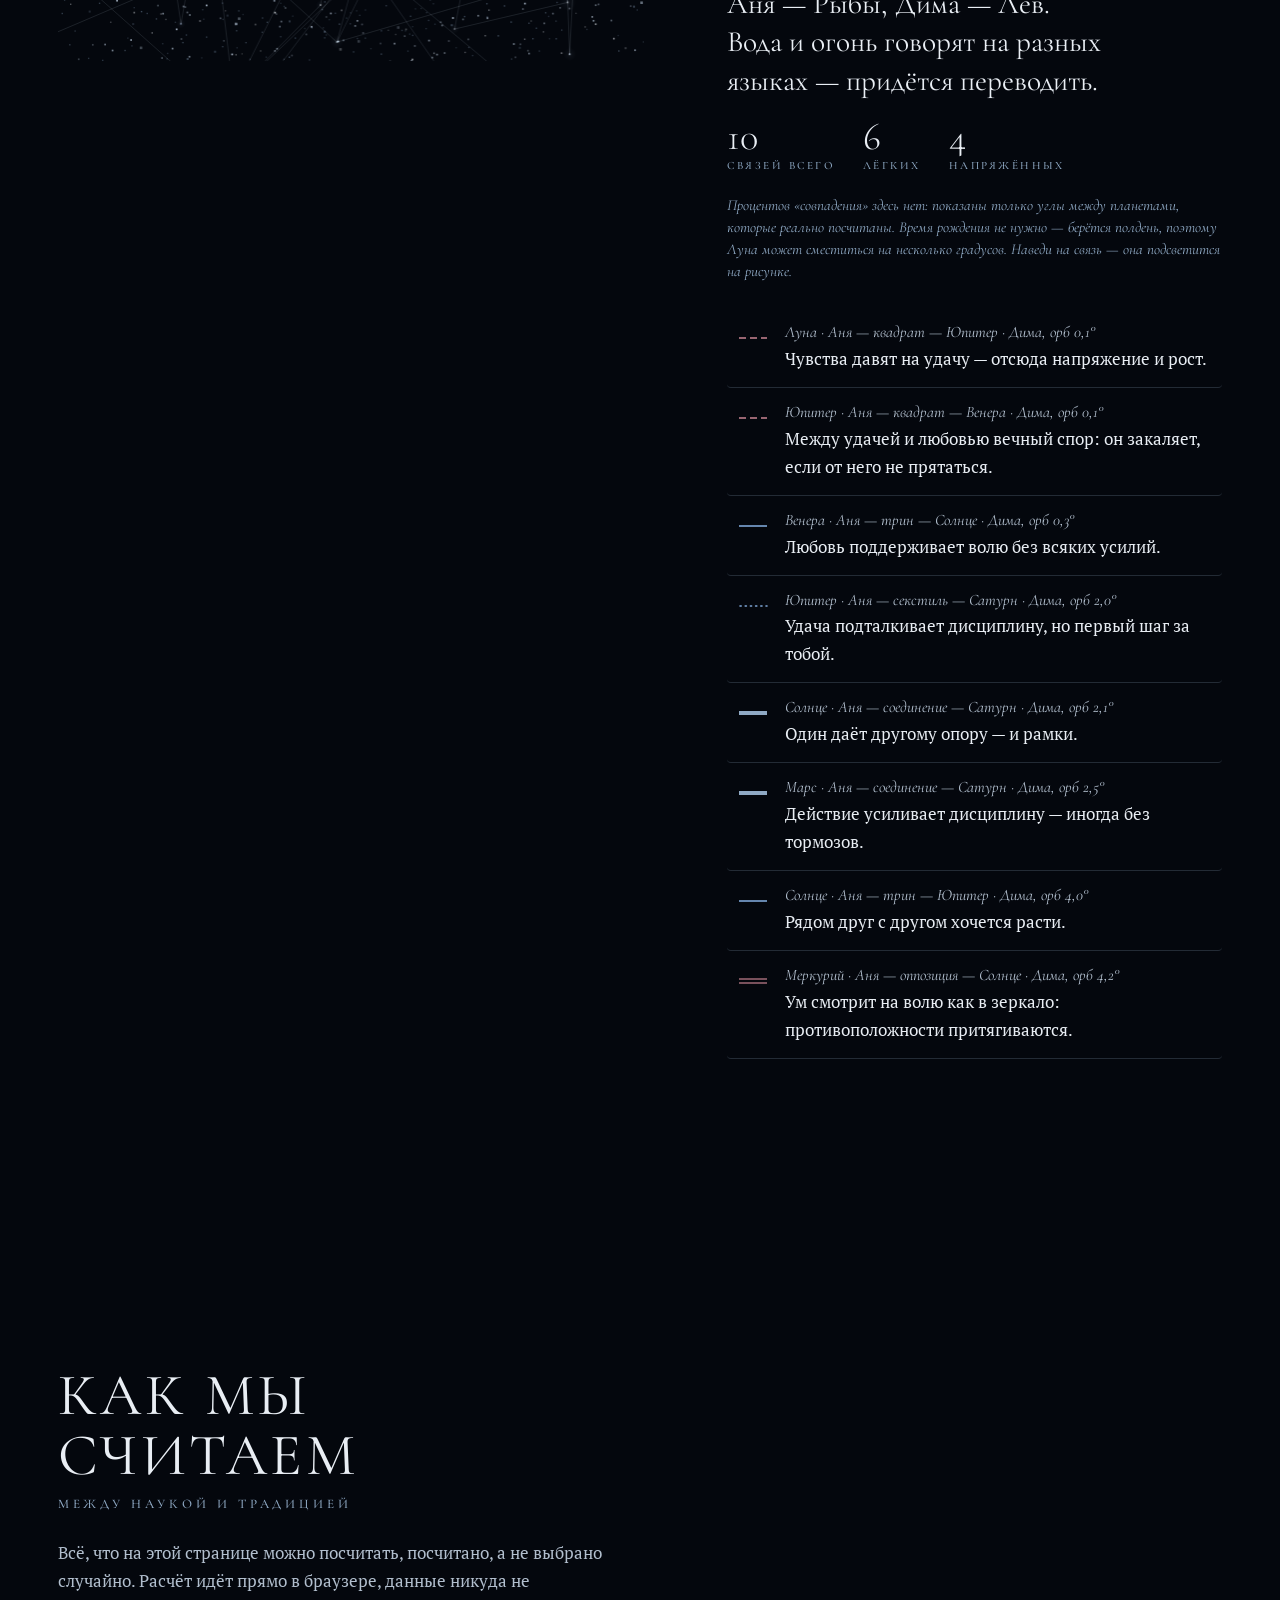
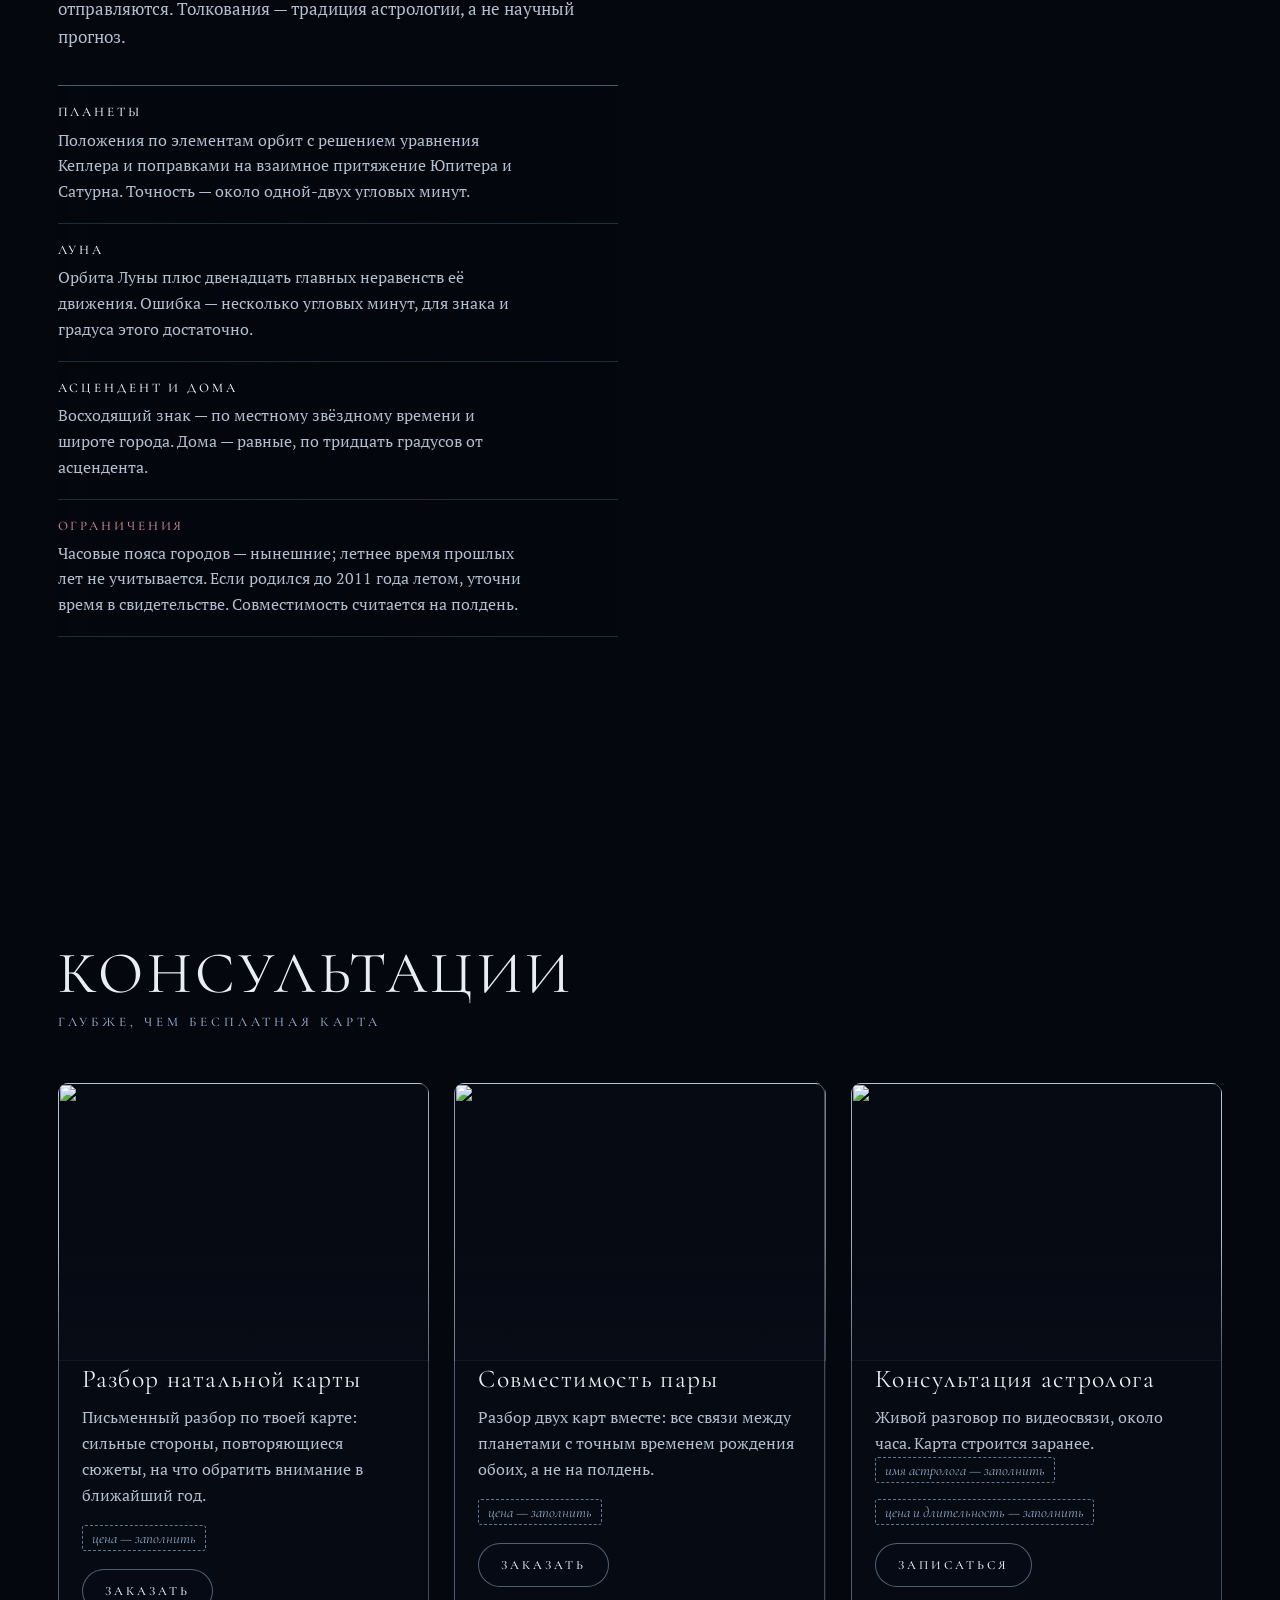
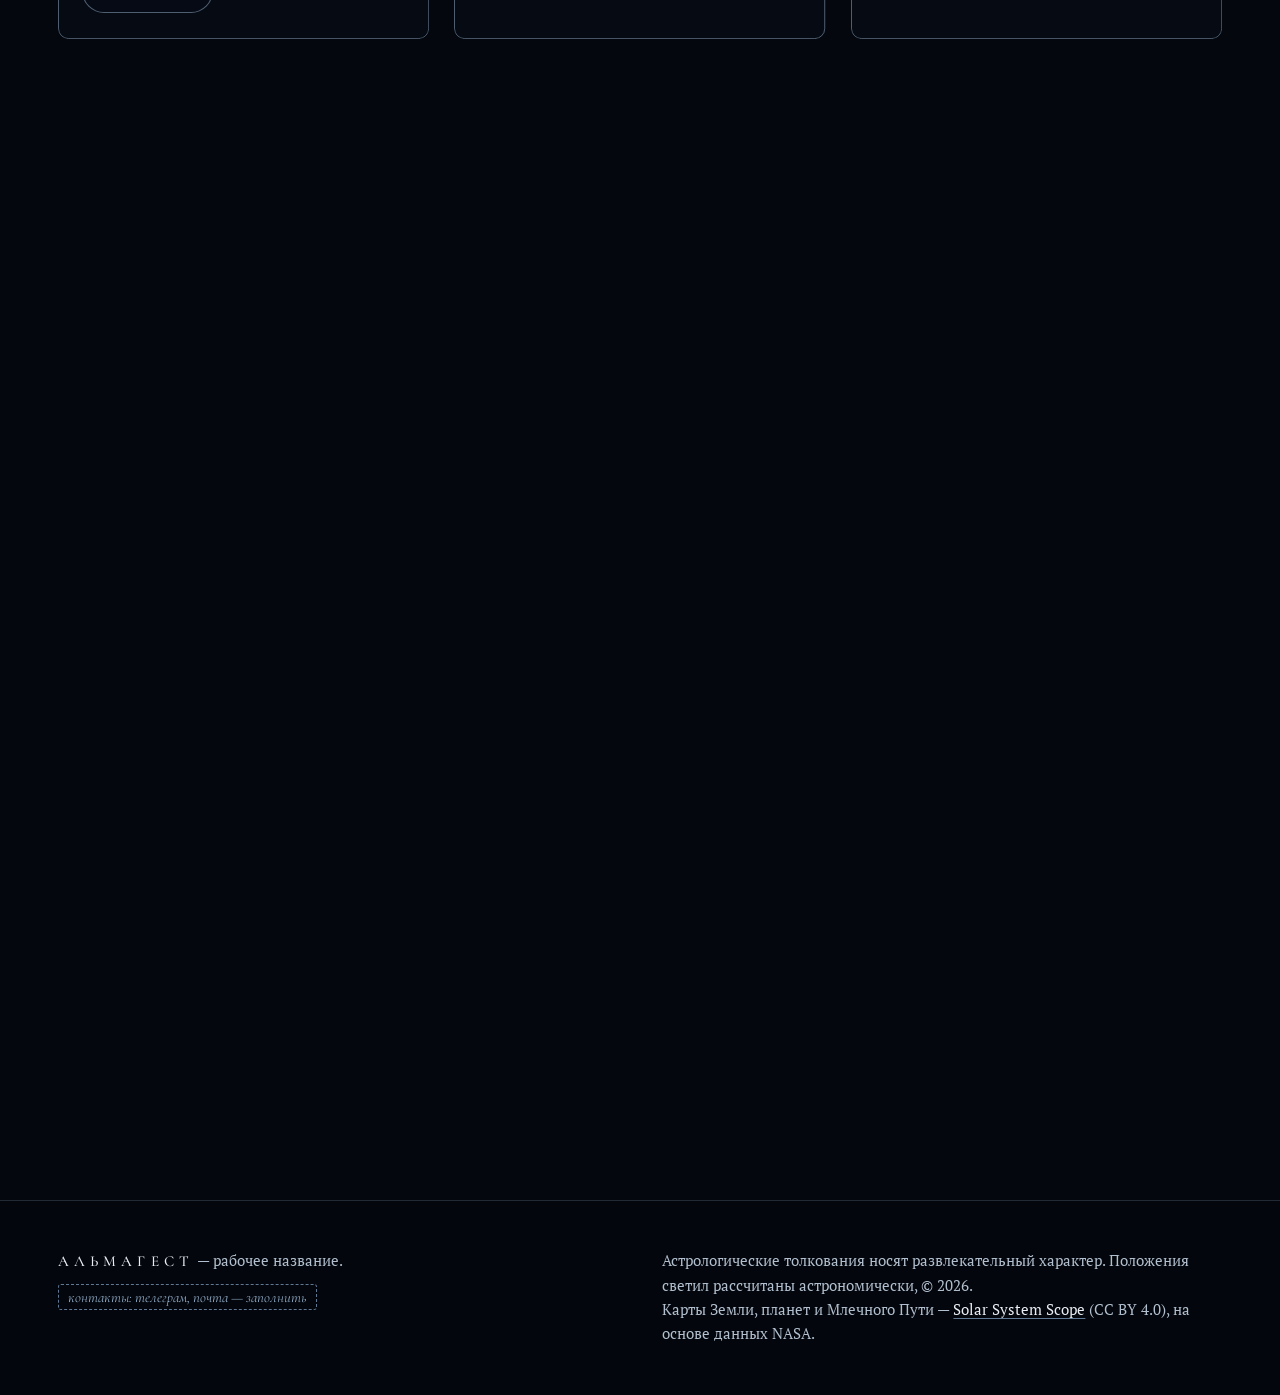
==== commit 6d10416d: "Фото-слои заново: горы, терраса, долина и кабинет с армиллярной сферой — 2560 px, вырезка без каймы" ====
--- a/src/page.html
+++ b/src/page.html
@@ -14,7 +14,8 @@
 <link rel="preconnect" href="https://fonts.gstatic.com" crossorigin>
 <link rel="stylesheet" href="https://fonts.googleapis.com/css2?family=Cormorant+Garamond:ital,wght@0,300;0,400;0,500;0,600;1,400&family=PT+Serif:ital,wght@0,400;0,700;1,400&display=swap">
 <link rel="stylesheet" href="https://fonts.googleapis.com/css2?family=Noto+Sans+Symbols&display=swap&text=%E2%98%89%E2%98%BD%E2%98%BF%E2%99%80%E2%99%82%E2%99%83%E2%99%84%E2%99%85%E2%99%86%E2%99%87%E2%99%88%E2%99%89%E2%99%8A%E2%99%8B%E2%99%8C%E2%99%8D%E2%99%8E%E2%99%8F%E2%99%90%E2%99%91%E2%99%92%E2%99%93%E2%98%8C%E2%9A%B9%E2%96%A1%E2%96%B3%E2%98%8D%E2%84%9E">
-<link rel="preload" as="image" href="assets/hero-far.webp" fetchpriority="low">
+<link rel="preload" as="image" href="assets/hero-far.webp" fetchpriority="low" media="(min-width: 760px) and (pointer: fine)">
+<link rel="preload" as="image" href="assets/hero-far-s.webp" fetchpriority="low" media="(max-width: 759px), (pointer: coarse)">
 <style>
 /* Цифровая обсерватория: сине-чёрная ночь, стальной голубой, лунно-белый; тёплый свет — только точками. */
 :root {
